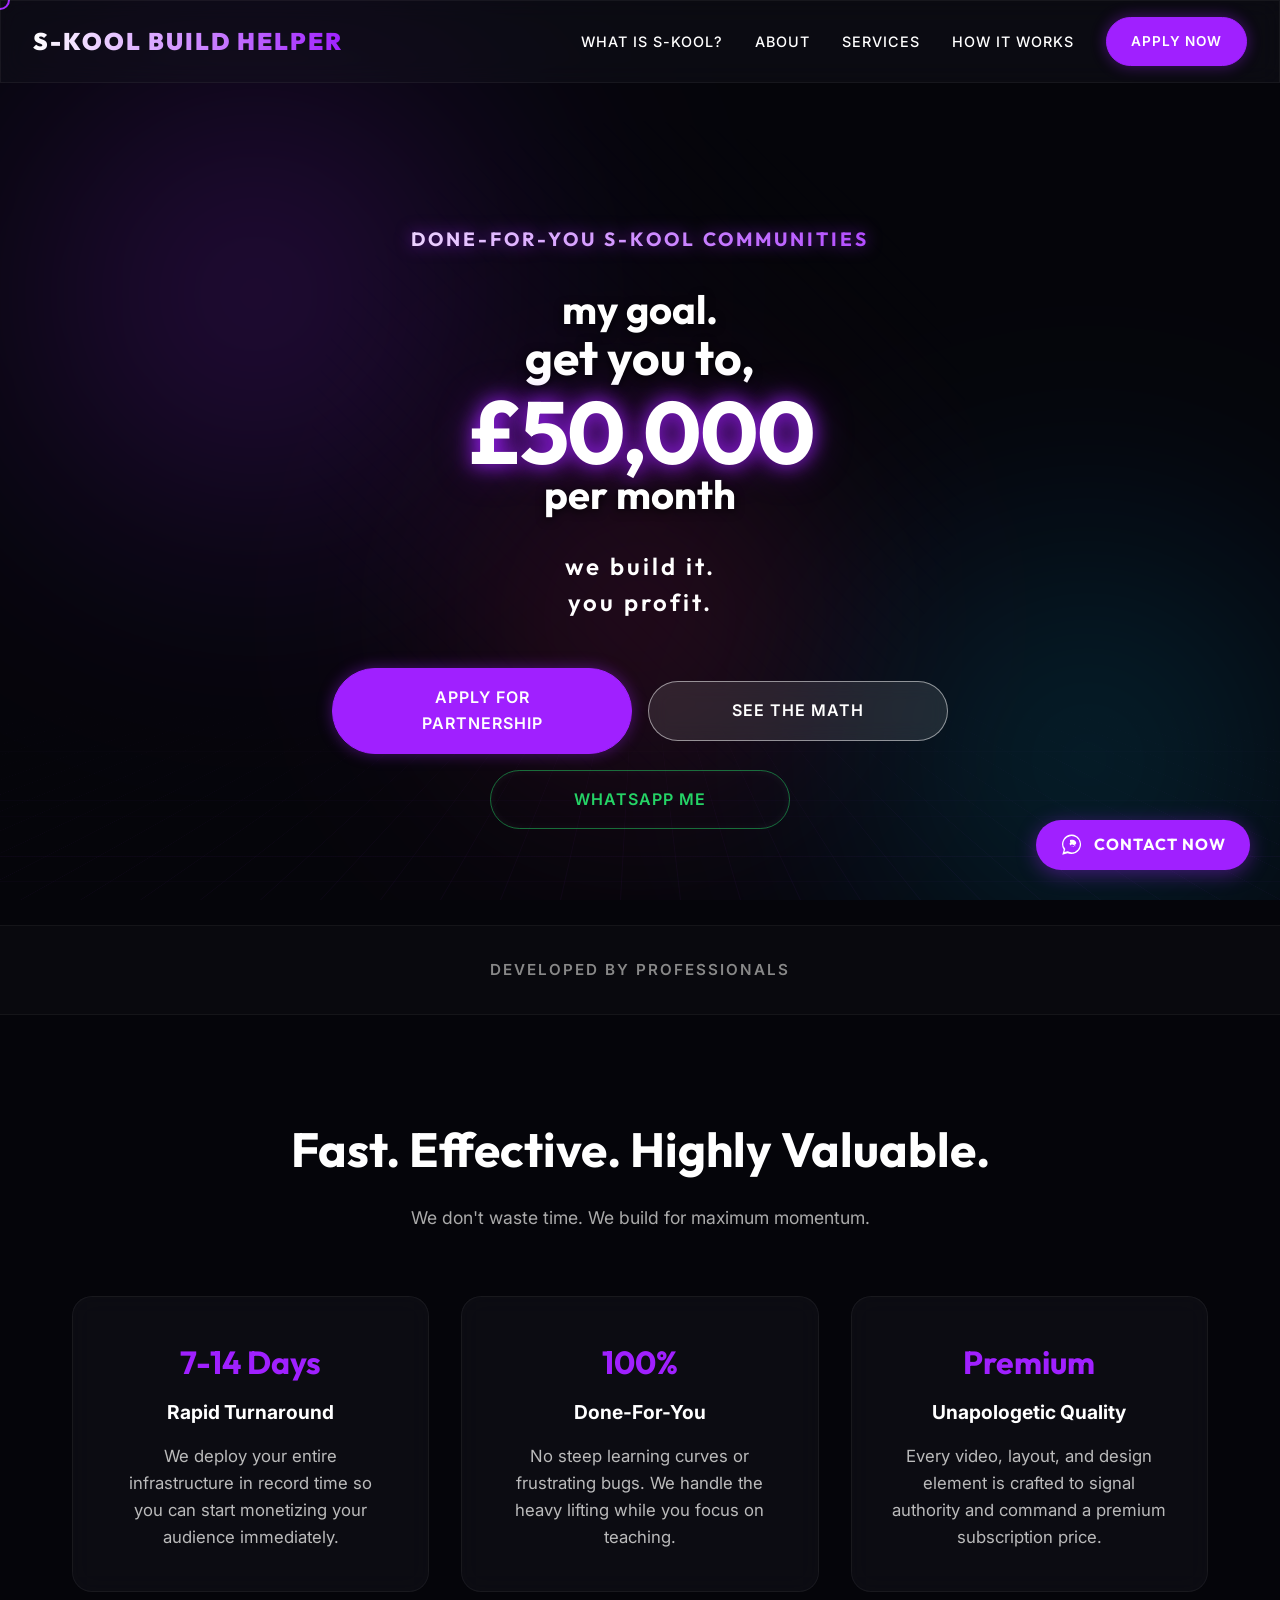
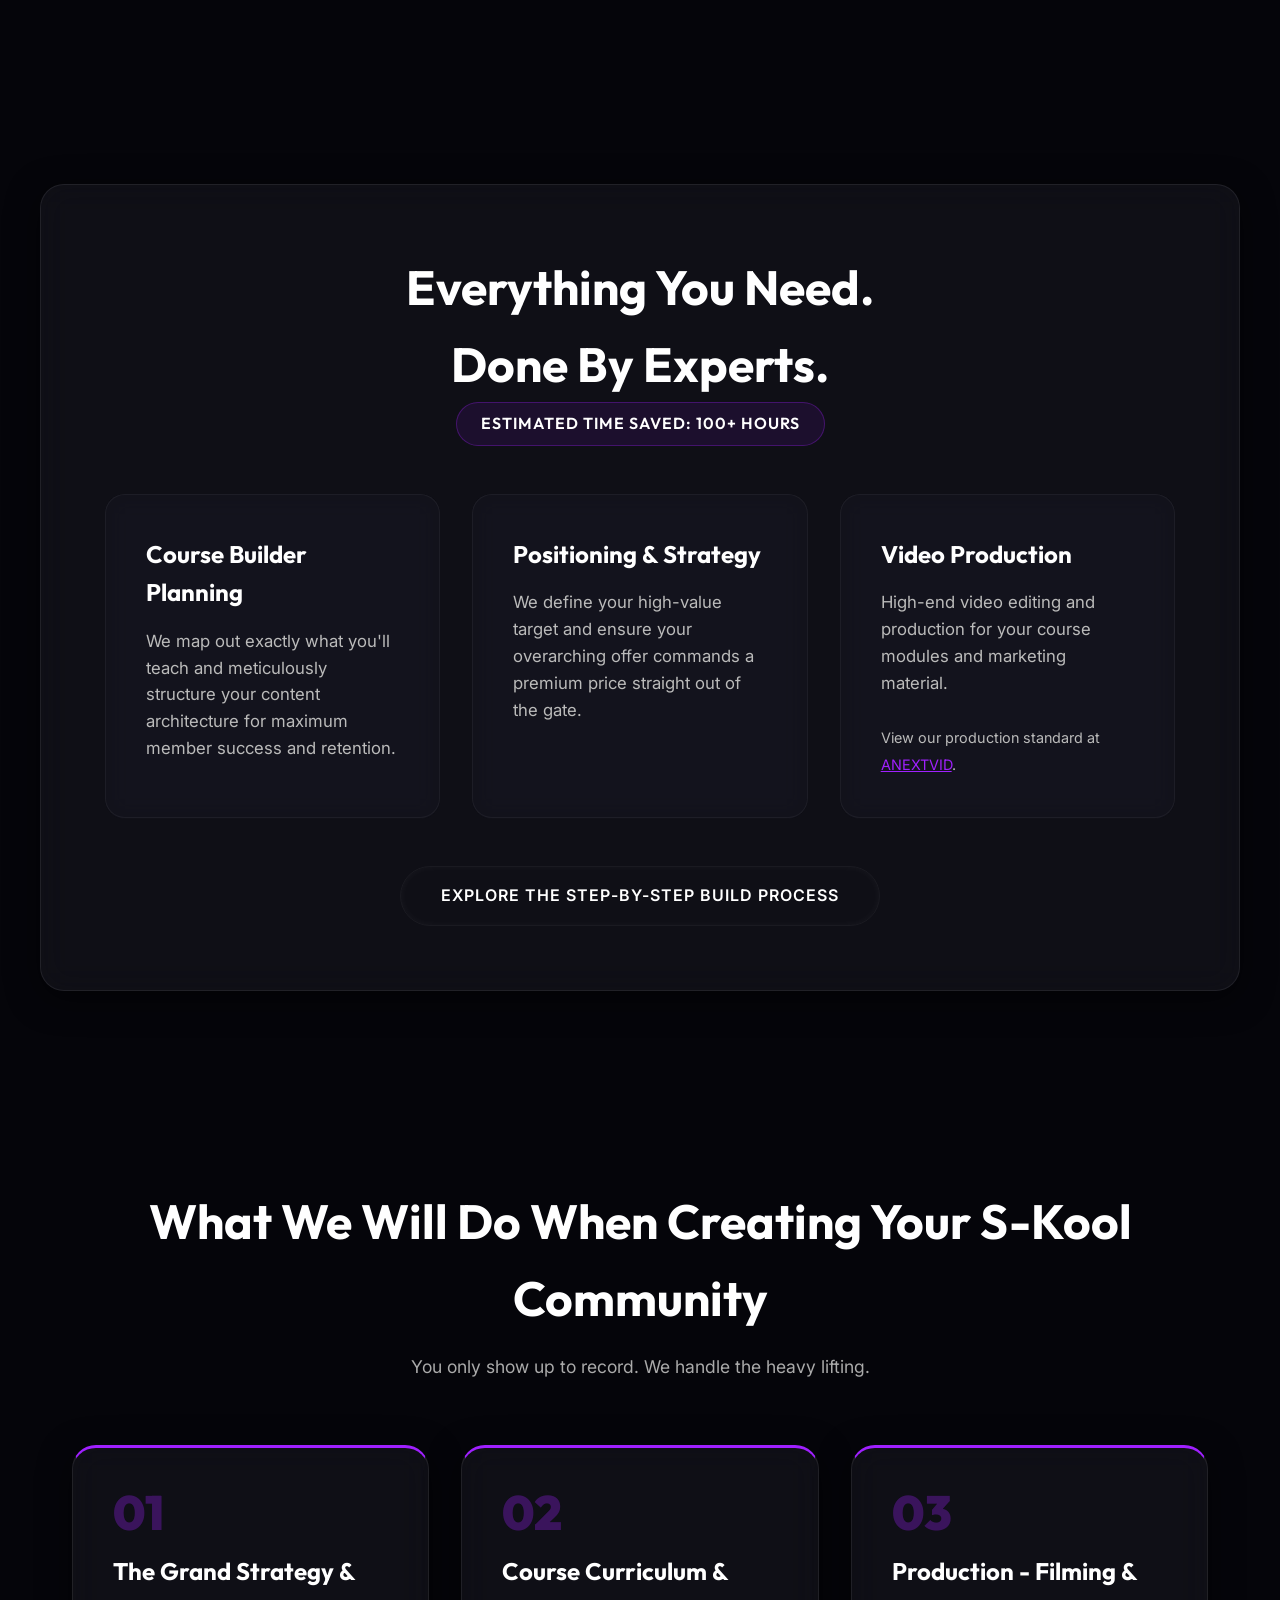
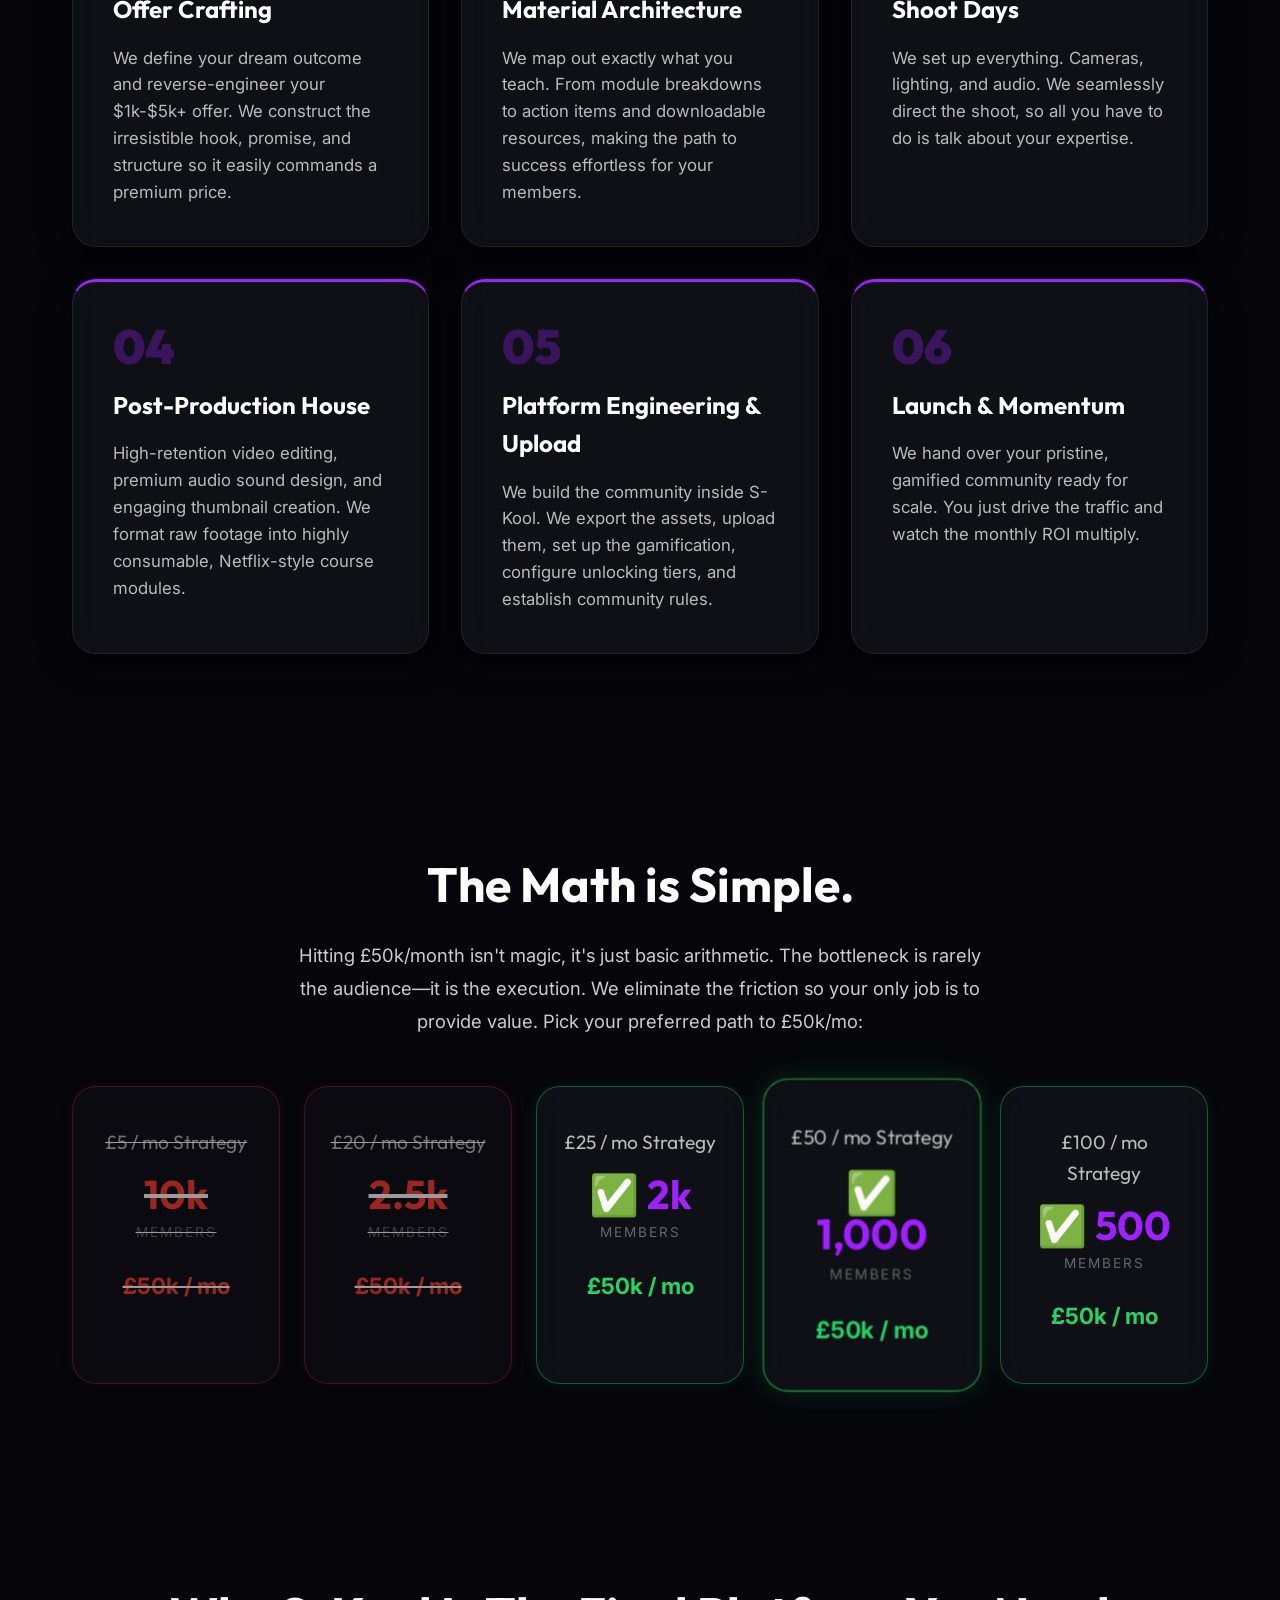
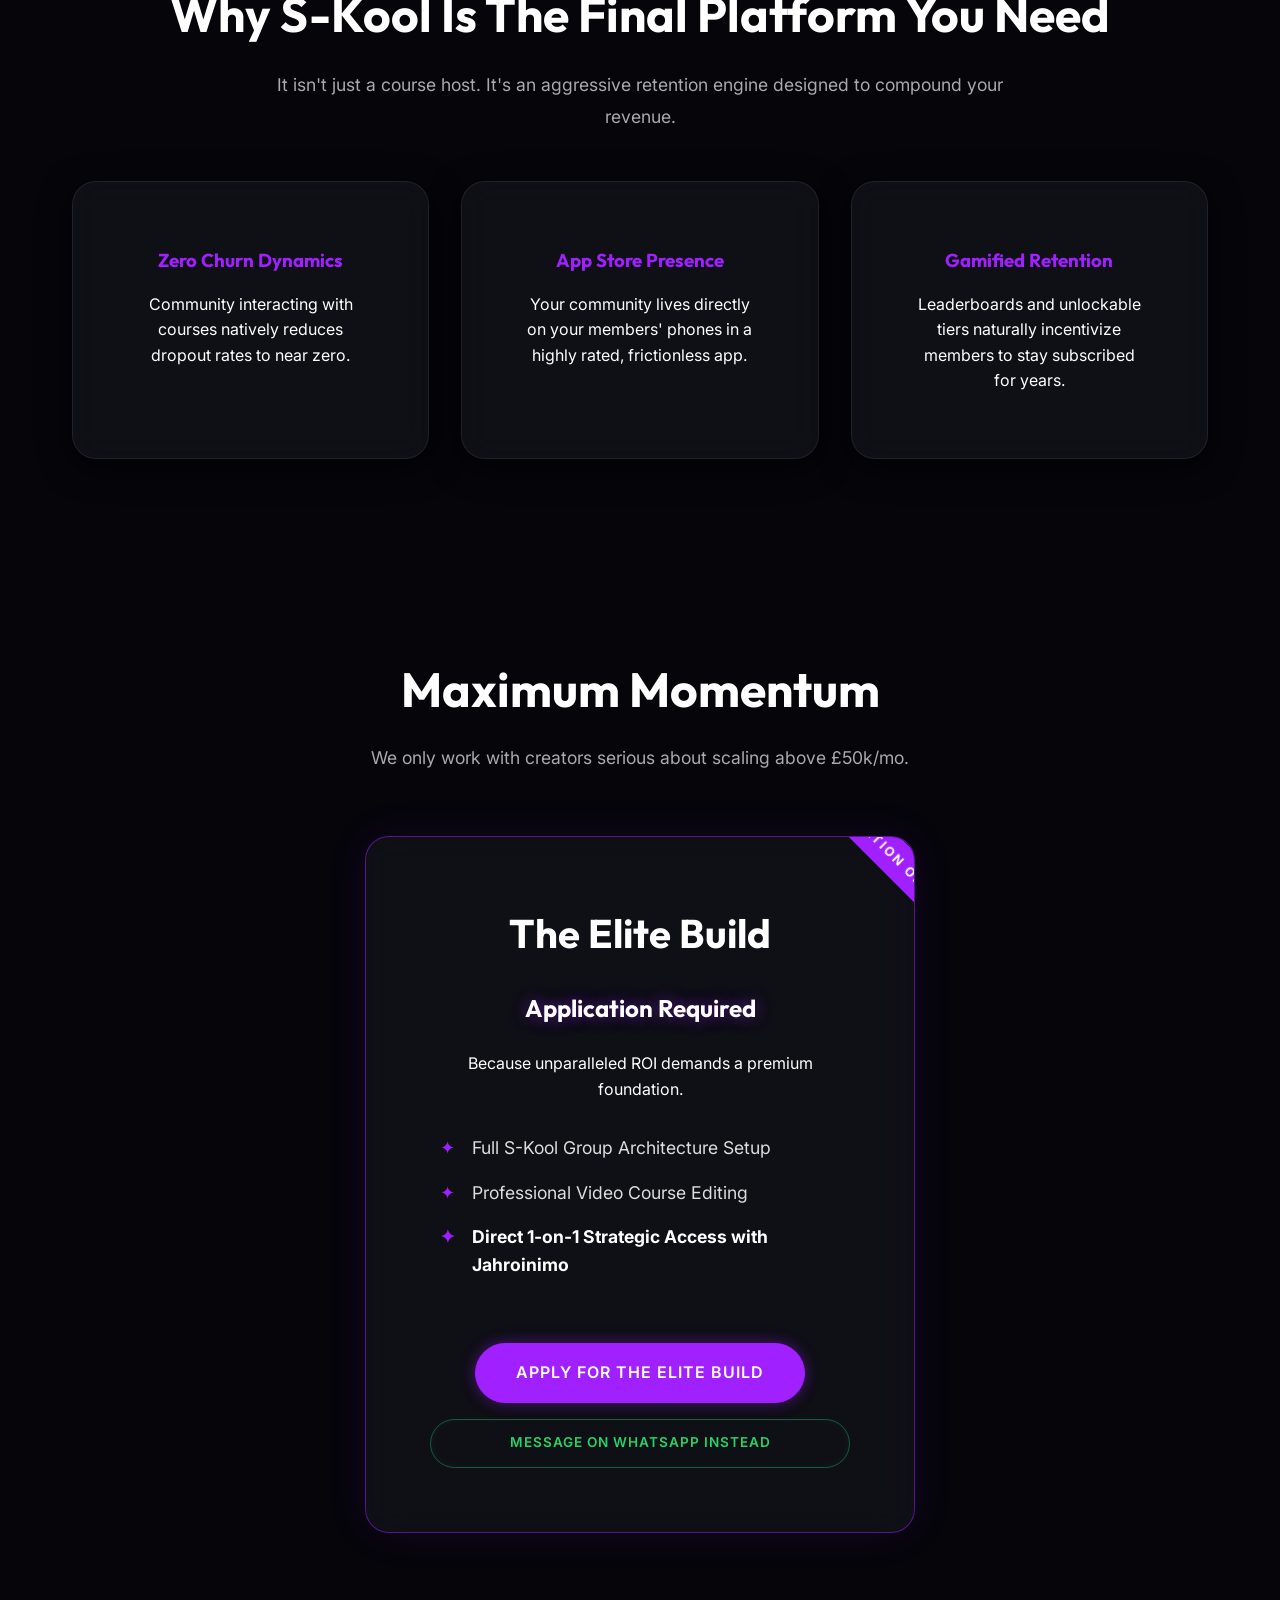
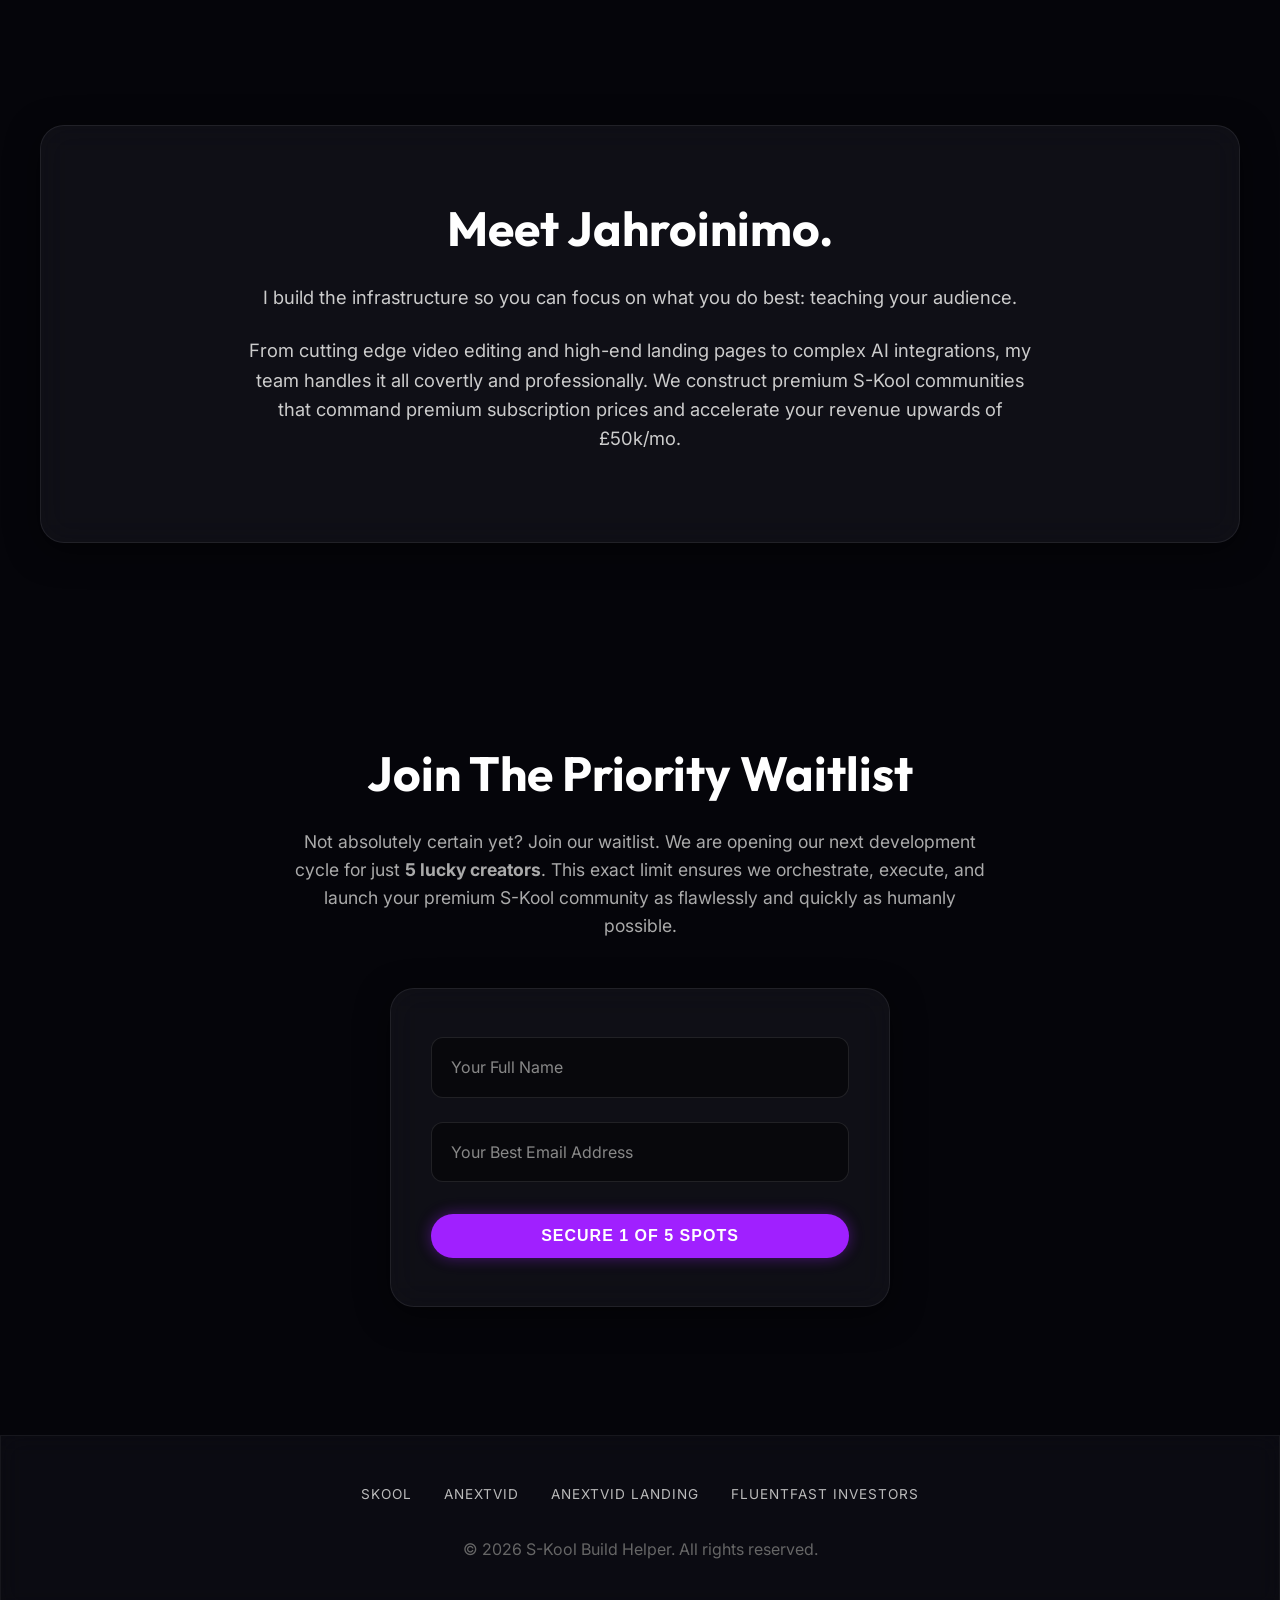
==== index.html @ f91e81ce "Fluid clamp typography rendering for mobile hero elements and identical exact sizing constraint on h" ====
<!doctype html>
<html lang="en">
  <head>
    <meta charset="UTF-8" />
    <meta name="viewport" content="width=device-width, initial-scale=1.0" />
    <title>S-KOOL BUILD HELPER | Premium Community Creation</title>

    <link rel="preconnect" href="https://fonts.googleapis.com" />
    <link rel="preconnect" href="https://fonts.gstatic.com" crossorigin />
    <link
      href="https://fonts.googleapis.com/css2?family=Inter:wght@300;400;500;600&family=Outfit:wght@300;400;700;900&display=swap"
      rel="stylesheet"
    />

    <link rel="stylesheet" href="styles.css" />
  </head>

  <body>
    <div class="cursor"></div>

    <!-- Abstract Premium Animated Background -->
    <div class="abstract-bg">
      <div id="particles-container"></div>
      <div class="abstract-grid"></div>
      <div class="wireframe-layer"></div>
      <div class="orb orb-1"></div>
      <div class="orb orb-2"></div>
      <div class="orb orb-3"></div>
    </div>

    <nav class="navbar glass">
      <div class="nav-container">
        <a href="#" class="logo">S-KOOL BUILD HELPER</a>
        <div class="nav-links">
          <a href="#what-is-skool">What is S-Kool?</a>
          <a href="#about">About</a>
          <a href="#services">Services</a>
          <a href="#process">How It Works</a>
          <a href="apply.html" class="btn btn-primary button-shine"
            >Apply Now</a
          >
        </div>
        <div class="mobile-menu-toggle">
          <span></span>
          <span></span>
          <span></span>
        </div>
      </div>
    </nav>

    <!-- Mobile Menu Drawer -->
    <div class="mobile-nav glass">
      <a href="#what-is-skool">What is S-Kool?</a>
      <a href="#about">About</a>
      <a href="#services">Services</a>
      <a href="#process">How It Works</a>
      <a href="apply.html" class="btn btn-primary">Apply Now</a>
    </div>

    <main>
      <section id="hero" class="hero" style="padding-top: 12rem">
        <div class="hero-content ambient-float">
          <h2
            class="subtitle glowing-subtitle title-surge delay-1"
            style="
              font-size: clamp(0.9rem, 2.5vw, 1.2rem);
              letter-spacing: clamp(1px, 2vw, 3px);
            "
          >
            DONE-FOR-YOU S-KOOL COMMUNITIES
          </h2>
          <h1 style="line-height: 1.1; margin: 1rem 0; width: 100%">
            <span
              class="title-surge delay-2"
              style="
                display: block;
                font-size: clamp(1.8rem, 5vw, 2.5rem);
                color: #ffffff;
                text-shadow: 0 2px 10px rgba(0, 0, 0, 0.8);
                text-transform: lowercase;
              "
              >my goal.</span
            >
            <span
              class="title-surge delay-3"
              style="
                display: block;
                font-size: clamp(2rem, 6vw, 3rem);
                color: #ffffff;
                text-shadow: 0 2px 10px rgba(0, 0, 0, 0.8);
                text-transform: lowercase;
              "
              >get you to,</span
            >
            <span
              class="title-surge delay-4"
              style="
                display: block;
                font-size: clamp(3rem, 10vw, 5.5rem);
                color: #ffffff;
                text-shadow:
                  0 0 20px var(--accent-color),
                  0 0 40px rgba(160, 32, 255, 0.4);
                letter-spacing: -2px;
              "
              >£50,000</span
            >
            <span
              class="title-surge delay-4"
              style="
                display: block;
                font-size: clamp(1.8rem, 5vw, 2.5rem);
                color: #ffffff;
                text-shadow: 0 2px 10px rgba(0, 0, 0, 0.8);
                text-transform: lowercase;
                margin-top: -0.5rem;
              "
              >per month</span
            >
          </h1>
          <p
            class="hero-description title-surge delay-4"
            style="
              font-size: clamp(1.1rem, 3.5vw, 1.5rem);
              font-family: var(--font-heading);
              font-weight: 600;
              color: #fff;
              letter-spacing: 3px;
              text-transform: lowercase;
              margin-top: 2rem;
              line-height: 1.5;
            "
          >
            we build it.<br />you profit.
          </p>
          <div
            class="hero-actions slide-up delay-4"
            style="
              margin-top: 2rem;
              display: flex;
              flex-wrap: wrap;
              justify-content: center;
              gap: 1rem;
              width: 100%;
              max-width: 900px;
              margin-left: auto;
              margin-right: auto;
            "
          >
            <a
              href="apply.html"
              class="btn btn-primary lg button-shine"
              style="
                flex: 1 1 250px;
                max-width: 300px;
                display: inline-flex;
                align-items: center;
                justify-content: center;
                text-align: center;
                box-sizing: border-box;
              "
              >Apply For Partnership</a
            >
            <a
              href="#roi"
              class="btn lg button-shine"
              style="
                flex: 1 1 250px;
                max-width: 300px;
                display: inline-flex;
                align-items: center;
                justify-content: center;
                text-align: center;
                box-sizing: border-box;
                background: rgba(255, 255, 255, 0.1);
                border: 1px solid rgba(255, 255, 255, 0.5);
                color: #fff;
                backdrop-filter: blur(10px);
              "
              >See The Math</a
            >
            <a
              href="https://wa.me/447538068550"
              target="_blank"
              class="btn btn-outline lg button-shine"
              style="
                flex: 1 1 250px;
                max-width: 300px;
                display: inline-flex;
                align-items: center;
                justify-content: center;
                text-align: center;
                box-sizing: border-box;
                border-width: 1px;
                color: #25d366;
                border-color: rgba(37, 211, 102, 0.5);
              "
              >WhatsApp Me</a
            >
          </div>
        </div>
      </section>

      <!-- Authority Banner -->
      <section
        class="authority-banner slide-up"
        style="
          background: rgba(10, 10, 15, 0.8);
          border-top: 1px solid rgba(255, 255, 255, 0.05);
          border-bottom: 1px solid rgba(255, 255, 255, 0.05);
          padding: 2rem 0;
          margin-top: -2rem;
        "
      >
        <div class="container text-center">
          <p
            style="
              color: #888;
              text-transform: uppercase;
              letter-spacing: 2px;
              font-size: 0.95rem;
              font-weight: 600;
              margin: 0;
            "
          >
            Developed By Professionals
          </p>
        </div>
      </section>
      <!-- Turnaround Time / Speed Section -->
      <section id="speed" class="speed">
        <div class="container text-center slide-up">
          <h2 class="section-title">Fast. Effective. Highly Valuable.</h2>
          <p class="section-subtitle">
            We don't waste time. We build for maximum momentum.
          </p>
          <div class="grid-3" style="margin-top: 2rem">
            <div class="feature-card glass">
              <h3
                style="
                  color: var(--accent-color);
                  font-size: 2rem;
                  margin-bottom: 0.5rem;
                "
              >
                7-14 Days
              </h3>
              <h4 style="font-size: 1.2rem; color: #fff; margin-bottom: 1rem">
                Rapid Turnaround
              </h4>
              <p>
                We deploy your entire infrastructure in record time so you can
                start monetizing your audience immediately.
              </p>
            </div>
            <div class="feature-card glass">
              <h3
                style="
                  color: var(--accent-color);
                  font-size: 2rem;
                  margin-bottom: 0.5rem;
                "
              >
                100%
              </h3>
              <h4 style="font-size: 1.2rem; color: #fff; margin-bottom: 1rem">
                Done-For-You
              </h4>
              <p>
                No steep learning curves or frustrating bugs. We handle the
                heavy lifting while you focus on teaching.
              </p>
            </div>
            <div class="feature-card glass">
              <h3
                style="
                  color: var(--accent-color);
                  font-size: 2rem;
                  margin-bottom: 0.5rem;
                "
              >
                Premium
              </h3>
              <h4 style="font-size: 1.2rem; color: #fff; margin-bottom: 1rem">
                Unapologetic Quality
              </h4>
              <p>
                Every video, layout, and design element is crafted to signal
                authority and command a premium subscription price.
              </p>
            </div>
          </div>
        </div>
      </section>
      <section id="services" class="services">
        <div class="container glass-card section-card slide-up">
          <h2 class="section-title">
            Everything You Need.<br />Done By Experts.
          </h2>
          <div
            style="text-align: center; margin-top: -1rem; margin-bottom: 3rem"
          >
            <span
              style="
                display: inline-block;
                padding: 0.5rem 1.5rem;
                background: rgba(160, 32, 255, 0.1);
                border: 1px solid rgba(160, 32, 255, 0.3);
                border-radius: 50px;
                color: var(--accent-light);
                font-weight: 600;
                font-family: var(--font-heading);
                letter-spacing: 1px;
              "
              >ESTIMATED TIME SAVED: 100+ HOURS</span
            >
          </div>
          <div class="grid-3" style="margin-top: 2rem">
            <div
              class="feature-card glass"
              style="background: rgba(20, 20, 30, 0.6)"
            >
              <h3 style="margin-bottom: 1rem; color: #fff">
                Course Builder Planning
              </h3>
              <p>
                We map out exactly what you'll teach and meticulously structure
                your content architecture for maximum member success and
                retention.
              </p>
            </div>
            <div
              class="feature-card glass"
              style="background: rgba(20, 20, 30, 0.6)"
            >
              <h3 style="margin-bottom: 1rem; color: #fff">
                Positioning & Strategy
              </h3>
              <p>
                We define your high-value target and ensure your overarching
                offer commands a premium price straight out of the gate.
              </p>
            </div>
            <div
              class="feature-card glass"
              style="background: rgba(20, 20, 30, 0.6)"
            >
              <h3 style="margin-bottom: 1rem; color: #fff">Video Production</h3>
              <p>
                High-end video editing and production for your course modules
                and marketing material. <br /><br /><span
                  style="font-size: 0.9rem"
                  >View our production standard at
                  <a
                    href="https://anextvid-boop.github.io/anextvid-landing/"
                    target="_blank"
                    style="
                      color: var(--accent-color);
                      text-decoration: underline;
                    "
                    >ANEXTVID</a
                  >.</span
                >
              </p>
            </div>
          </div>
          <div style="margin-top: 3rem; text-align: center">
            <a href="#process" class="btn btn-outline lg button-shine"
              >Explore The Step-by-Step Build Process</a
            >
          </div>
        </div>
      </section>
      <!-- The Deep Dive Process Section -->
      <section id="process" class="process">
        <div class="container slide-up">
          <h2 class="section-title">
            What We Will Do When Creating Your S-Kool Community
          </h2>
          <p class="section-subtitle">
            You only show up to record. We handle the heavy lifting.
          </p>

          <div
            class="process-grid"
            style="
              display: grid;
              grid-template-columns: repeat(auto-fit, minmax(350px, 1fr));
              gap: 2rem;
              margin-top: 3rem;
            "
          >
            <div
              class="process-step glass-card text-left"
              style="padding: 2.5rem; border-top: 3px solid var(--accent-color)"
            >
              <div
                class="step-number"
                style="
                  font-family: var(--font-heading);
                  font-size: 3rem;
                  font-weight: 900;
                  color: rgba(160, 32, 255, 0.3);
                  line-height: 1;
                  margin-bottom: 1rem;
                "
              >
                01
              </div>
              <h3 style="margin-bottom: 1rem; color: #fff; font-size: 1.5rem">
                The Grand Strategy & Offer Crafting
              </h3>
              <p style="color: #bbb; font-size: 1.05rem">
                We define your dream outcome and reverse-engineer your $1k-$5k+
                offer. We construct the irresistible hook, promise, and
                structure so it easily commands a premium price.
              </p>
            </div>

            <div
              class="process-step glass-card text-left"
              style="padding: 2.5rem; border-top: 3px solid var(--accent-color)"
            >
              <div
                class="step-number"
                style="
                  font-family: var(--font-heading);
                  font-size: 3rem;
                  font-weight: 900;
                  color: rgba(160, 32, 255, 0.3);
                  line-height: 1;
                  margin-bottom: 1rem;
                "
              >
                02
              </div>
              <h3 style="margin-bottom: 1rem; color: #fff; font-size: 1.5rem">
                Course Curriculum & Material Architecture
              </h3>
              <p style="color: #bbb; font-size: 1.05rem">
                We map out exactly what you teach. From module breakdowns to
                action items and downloadable resources, making the path to
                success effortless for your members.
              </p>
            </div>

            <div
              class="process-step glass-card text-left"
              style="padding: 2.5rem; border-top: 3px solid var(--accent-color)"
            >
              <div
                class="step-number"
                style="
                  font-family: var(--font-heading);
                  font-size: 3rem;
                  font-weight: 900;
                  color: rgba(160, 32, 255, 0.3);
                  line-height: 1;
                  margin-bottom: 1rem;
                "
              >
                03
              </div>
              <h3 style="margin-bottom: 1rem; color: #fff; font-size: 1.5rem">
                Production - Filming & Shoot Days
              </h3>
              <p style="color: #bbb; font-size: 1.05rem">
                We set up everything. Cameras, lighting, and audio. We
                seamlessly direct the shoot, so all you have to do is talk about
                your expertise.
              </p>
            </div>

            <div
              class="process-step glass-card text-left"
              style="padding: 2.5rem; border-top: 3px solid var(--accent-color)"
            >
              <div
                class="step-number"
                style="
                  font-family: var(--font-heading);
                  font-size: 3rem;
                  font-weight: 900;
                  color: rgba(160, 32, 255, 0.3);
                  line-height: 1;
                  margin-bottom: 1rem;
                "
              >
                04
              </div>
              <h3 style="margin-bottom: 1rem; color: #fff; font-size: 1.5rem">
                Post-Production House
              </h3>
              <p style="color: #bbb; font-size: 1.05rem">
                High-retention video editing, premium audio sound design, and
                engaging thumbnail creation. We format raw footage into highly
                consumable, Netflix-style course modules.
              </p>
            </div>

            <div
              class="process-step glass-card text-left"
              style="padding: 2.5rem; border-top: 3px solid var(--accent-color)"
            >
              <div
                class="step-number"
                style="
                  font-family: var(--font-heading);
                  font-size: 3rem;
                  font-weight: 900;
                  color: rgba(160, 32, 255, 0.3);
                  line-height: 1;
                  margin-bottom: 1rem;
                "
              >
                05
              </div>
              <h3 style="margin-bottom: 1rem; color: #fff; font-size: 1.5rem">
                Platform Engineering & Upload
              </h3>
              <p style="color: #bbb; font-size: 1.05rem">
                We build the community inside S-Kool. We export the assets,
                upload them, set up the gamification, configure unlocking tiers,
                and establish community rules.
              </p>
            </div>

            <div
              class="process-step glass-card text-left"
              style="padding: 2.5rem; border-top: 3px solid var(--accent-color)"
            >
              <div
                class="step-number"
                style="
                  font-family: var(--font-heading);
                  font-size: 3rem;
                  font-weight: 900;
                  color: rgba(160, 32, 255, 0.3);
                  line-height: 1;
                  margin-bottom: 1rem;
                "
              >
                06
              </div>
              <h3 style="margin-bottom: 1rem; color: #fff; font-size: 1.5rem">
                Launch & Momentum
              </h3>
              <p style="color: #bbb; font-size: 1.05rem">
                We hand over your pristine, gamified community ready for scale.
                You just drive the traffic and watch the monthly ROI multiply.
              </p>
            </div>
          </div>
        </div>
      </section>
      <!-- The ROI / Value Proposition Section -->
      <section id="roi" class="roi text-center" style="padding: 6rem 0">
        <div class="container slide-up">
          <h2 class="section-title">The Math is Simple.</h2>
          <p
            class="section-subtitle"
            style="
              font-size: 1.15rem;
              color: #ccc;
              max-width: 700px;
              margin: 0 auto 3rem;
              line-height: 1.8;
            "
          >
            Hitting £50k/month isn't magic, it's just basic arithmetic. The
            bottleneck is rarely the audience—it is the execution. We eliminate
            the friction so your only job is to provide value. Pick your
            preferred path to £50k/mo:
          </p>

          <div
            class="math-grid"
            style="
              display: grid;
              grid-template-columns: repeat(auto-fit, minmax(200px, 1fr));
              gap: 1.5rem;
            "
          >
            <div
              class="glass-card math-variant"
              style="
                opacity: 0.6;
                text-decoration: line-through;
                border-color: rgba(255, 59, 48, 0.4);
                box-shadow: 0 0 15px rgba(255, 59, 48, 0.1);
              "
            >
              <div class="math-label">£5 / mo Strategy</div>
              <div class="math-members" style="color: #ff3b30">10k</div>
              <div class="math-sub">Members</div>
              <div class="math-total" style="color: #ff3b30">£50k / mo</div>
            </div>

            <div
              class="glass-card math-variant"
              style="
                opacity: 0.6;
                text-decoration: line-through;
                border-color: rgba(255, 59, 48, 0.4);
                box-shadow: 0 0 15px rgba(255, 59, 48, 0.1);
              "
            >
              <div class="math-label">£20 / mo Strategy</div>
              <div class="math-members" style="color: #ff3b30">2.5k</div>
              <div class="math-sub">Members</div>
              <div class="math-total" style="color: #ff3b30">£50k / mo</div>
            </div>

            <div
              class="glass-card math-variant"
              style="
                border-color: rgba(37, 211, 102, 0.4);
                box-shadow: 0 0 15px rgba(37, 211, 102, 0.1);
              "
            >
              <div class="math-label">£25 / mo Strategy</div>
              <div class="math-members">✅ 2k</div>
              <div class="math-sub">Members</div>
              <div class="math-total" style="color: #25d366">£50k / mo</div>
            </div>

            <div
              class="glass-card math-variant"
              style="
                border-color: rgba(37, 211, 102, 0.8);
                box-shadow: 0 0 30px rgba(37, 211, 102, 0.2);
                transform: scale(1.05);
              "
            >
              <div class="math-label">£50 / mo Strategy</div>
              <div class="math-members">✅ 1,000</div>
              <div class="math-sub">Members</div>
              <div class="math-total" style="color: #25d366">£50k / mo</div>
            </div>

            <div
              class="glass-card math-variant"
              style="
                border-color: rgba(37, 211, 102, 0.4);
                box-shadow: 0 0 15px rgba(37, 211, 102, 0.1);
              "
            >
              <div class="math-label">£100 / mo Strategy</div>
              <div class="math-members">✅ 500</div>
              <div class="math-sub">Members</div>
              <div class="math-total" style="color: #25d366">£50k / mo</div>
            </div>
          </div>
        </div>
      </section>
      <!-- What is Skool Section -->
      <section
        id="what-is-skool"
        class="roi text-center"
        style="padding: 6rem 0"
      >
        <div class="container slide-up">
          <h2 class="section-title">
            Why S-Kool Is The Final Platform You Need
          </h2>
          <p
            class="section-subtitle"
            style="
              max-width: 800px;
              margin: 0 auto 2rem;
              font-size: 1.1rem;
              line-height: 1.8;
            "
          >
            It isn't just a course host. It's an aggressive retention engine
            designed to compound your revenue.
          </p>
          <div class="grid-3" style="margin-top: 3rem">
            <div class="glass-card">
              <h3
                style="
                  color: var(--accent-color);
                  font-family: var(--font-heading);
                  margin-bottom: 1rem;
                "
              >
                Zero Churn Dynamics
              </h3>
              <p>
                Community interacting with courses natively reduces dropout
                rates to near zero.
              </p>
            </div>
            <div class="glass-card">
              <h3
                style="
                  color: var(--accent-color);
                  font-family: var(--font-heading);
                  margin-bottom: 1rem;
                "
              >
                App Store Presence
              </h3>
              <p>
                Your community lives directly on your members' phones in a
                highly rated, frictionless app.
              </p>
            </div>
            <div class="glass-card">
              <h3
                style="
                  color: var(--accent-color);
                  font-family: var(--font-heading);
                  margin-bottom: 1rem;
                "
              >
                Gamified Retention
              </h3>
              <p>
                Leaderboards and unlockable tiers naturally incentivize members
                to stay subscribed for years.
              </p>
            </div>
          </div>
        </div>
      </section>
      <section id="pricing" class="pricing text-center">
        <div class="container slide-up">
          <h2 class="section-title">Maximum Momentum</h2>
          <p class="section-subtitle">
            We only work with creators serious about scaling above £50k/mo.
          </p>
          <div
            class="pricing-card glass-card"
            style="
              border: 1px solid rgba(160, 32, 255, 0.5);
              box-shadow: 0 0 40px rgba(160, 32, 255, 0.1);
              position: relative;
              overflow: hidden;
            "
          >
            <div
              style="
                position: absolute;
                top: 0;
                right: 0;
                background: var(--accent-color);
                color: #fff;
                padding: 0.5rem 3rem;
                font-weight: 700;
                font-size: 0.8rem;
                letter-spacing: 2px;
                transform: rotate(45deg) translate(25%, -200%);
                width: 250px;
              "
            >
              INVITATION ONLY
            </div>
            <h3 style="font-size: 2.5rem; margin-bottom: 0.5rem">
              The Elite Build
            </h3>
            <div
              class="price"
              style="
                font-size: 1.5rem;
                color: var(--accent-light);
                margin-bottom: 1.5rem;
              "
            >
              Application Required
            </div>
            <p style="margin-bottom: 2rem">
              Because unparalleled ROI demands a premium foundation.
            </p>
            <ul
              class="benefits"
              style="text-align: left; margin: 0 auto 2rem; max-width: 400px"
            >
              <li style="margin-bottom: 1rem">
                Full S-Kool Group Architecture Setup
              </li>
              <li style="margin-bottom: 1rem">
                Professional Video Course Editing
              </li>

              <li
                style="
                  margin-bottom: 1rem;
                  color: var(--accent-light);
                  font-weight: 700;
                "
              >
                Direct 1-on-1 Strategic Access with Jahroinimo
              </li>
            </ul>
            <a href="apply.html" class="btn btn-primary lg button-shine mt-4"
              >Apply For The Elite Build</a
            >
            <a
              href="https://wa.me/447538068550"
              target="_blank"
              class="btn btn-outline"
              style="
                border-width: 1px;
                color: #25d366;
                border-color: rgba(37, 211, 102, 0.4);
                margin-top: 1rem;
                display: block;
                width: 100%;
                text-align: center;
              "
              >Message on WhatsApp Instead</a
            >
          </div>
        </div>
      </section>
      <section id="about" class="about">
        <div class="container glass-card section-card">
          <div class="about-grid">
            <div class="about-content">
              <h2 class="section-title text-left">Meet Jahroinimo.</h2>
              <p>
                I build the infrastructure so you can focus on what you do best:
                teaching your audience.
              </p>
              <p>
                From cutting edge video editing and high-end landing pages to
                complex AI integrations, my team handles it all covertly and
                professionally. We construct premium S-Kool communities that
                command premium subscription prices and accelerate your revenue
                upwards of £50k/mo.
              </p>
            </div>
          </div>
        </div>
      </section>
      <!-- Waitlist Sign Up Section -->
      <section id="waitlist" class="waitlist text-center">
        <div class="container slide-up">
          <h2 class="section-title">Join The Priority Waitlist</h2>
          <p
            class="section-subtitle"
            style="max-width: 700px; margin: 0 auto 3rem"
          >
            Not absolutely certain yet? Join our waitlist. We are opening our
            next development cycle for just <strong>5 lucky creators</strong>.
            This exact limit ensures we orchestrate, execute, and launch your
            premium S-Kool community as flawlessly and quickly as humanly
            possible.
          </p>

          <form
            class="glass-card waitlist-form"
            onsubmit="
              event.preventDefault();
              alert('You have been added to the limited waitlist!');
            "
          >
            <input
              type="text"
              placeholder="Your Full Name"
              required
              class="form-input"
            />
            <input
              type="email"
              placeholder="Your Best Email Address"
              required
              class="form-input"
            />
            <button
              type="submit"
              class="btn btn-primary button-shine form-submit"
            >
              Secure 1 of 5 Spots
            </button>
          </form>
        </div>
      </section>
    </main>

    <footer class="glass mt-4">
      <div class="container text-center">
        <div
          class="footer-links"
          style="
            display: flex;
            gap: 2rem;
            flex-wrap: wrap;
            justify-content: center;
            margin-bottom: 2rem;
          "
        >
          <a
            href="https://www.skool.com/"
            target="_blank"
            style="
              color: #bbb;
              text-transform: uppercase;
              font-size: 0.85rem;
              letter-spacing: 1px;
              transition: color 0.3s;
            "
            onmouseover="this.style.color = 'var(--accent-color)'"
            onmouseout="this.style.color = '#bbb'"
            >Skool</a
          >
          <a
            href="https://www.anextvid.com/"
            target="_blank"
            style="
              color: #bbb;
              text-transform: uppercase;
              font-size: 0.85rem;
              letter-spacing: 1px;
              transition: color 0.3s;
            "
            onmouseover="this.style.color = 'var(--accent-color)'"
            onmouseout="this.style.color = '#bbb'"
            >ANEXTVID</a
          >
          <a
            href="https://anextvid-boop.github.io/anextvid-landing/"
            target="_blank"
            style="
              color: #bbb;
              text-transform: uppercase;
              font-size: 0.85rem;
              letter-spacing: 1px;
              transition: color 0.3s;
            "
            onmouseover="this.style.color = 'var(--accent-color)'"
            onmouseout="this.style.color = '#bbb'"
            >ANEXTVID Landing</a
          >
          <a
            href="https://anextvid-boop.github.io/fluentfast-investors-public/"
            target="_blank"
            style="
              color: #bbb;
              text-transform: uppercase;
              font-size: 0.85rem;
              letter-spacing: 1px;
              transition: color 0.3s;
            "
            onmouseover="this.style.color = 'var(--accent-color)'"
            onmouseout="this.style.color = '#bbb'"
            >FluentFast Investors</a
          >
        </div>
        <p style="color: #666">
          &copy; 2026 S-Kool Build Helper. All rights reserved.
        </p>
      </div>
    </footer>

    <!-- WhatsApp Floating Button -->
    <a
      href="https://wa.me/447538068550"
      class="whatsapp-float button-shine"
      target="_blank"
      rel="noopener noreferrer"
    >
      <svg
        viewBox="0 0 32 32"
        xmlns="http://www.w3.org/2000/svg"
        width="24"
        height="24"
        fill="currentColor"
      >
        <path
          d="M16 2a13 13 0 0 0-11 20.21L3 29l7.08-2.02A13 13 0 1 0 16 2zm0 24a11 11 0 0 1-5.59-1.52l-.4-.24-4.14 1.18 1.2-4-2.28-3.64A11 11 0 1 1 16 26zm6.13-7.83c-.34-.17-2-.99-2.3-1.1s-.53-.17-.75.17-.87 1.1-1.07 1.32-.4.25-.74.08-1.42-.52-2.7-1.66c-.99-.89-1.66-2-1.86-2.34s-.02-.53.15-.7c.15-.15.34-.4.5-.58s.22-.34.33-.57a.94.94 0 0 0-.04-.89c-.11-.23-.74-1.8-.1-2.45.6-.6 1.3-.59 1.8-.59s1.3.02 1.95.02c.65 0 1.5.21 2.29.98.79.77 2.05 2.01 2.05 3.32s-1.25 2.1-1.7 2.45c-.45.35-.95.42-1.3.42s-.9 0-1.4-.42c-.5-.42-1.2-.42-1.55-.42-.35 0-.85.35-1.05.65-.2.3-.3.7-.3.7s.4.5.9.8c.5.3 1.2.6 1.7.6s1.2-.2 1.6-.7c.4-.5.8-1.5.8-1.5s-.2-.1-.5-.2z"
        />
      </svg>
      <span>Contact Now</span>
    </a>

    <script src="script.js"></script>
  </body>
</html>
---- styles.css ----
:root {
  --bg-color: #05050a;
  --text-color: #ffffff;
  --accent-color: #a020ff;
  --accent-hover: #b84dff;
  --glass-bg: rgba(20, 20, 30, 0.4);
  --glass-border: rgba(255, 255, 255, 0.05);
  --font-heading: "Outfit", sans-serif;
  --font-body: "Inter", sans-serif;
}

* {
  box-sizing: border-box;
  margin: 0;
  padding: 0;
}

body {
  background-color: var(--bg-color);
  color: var(--text-color);
  font-family: var(--font-body);
  line-height: 1.6;
  overflow-x: hidden;
  cursor: none;
}

/* Custom Cursor */
.cursor {
  width: 20px;
  height: 20px;
  border: 2px solid var(--accent-color);
  border-radius: 50%;
  position: fixed;
  pointer-events: none;
  z-index: 9999;
  transform: translate(-50%, -50%);
  transition:
    transform 0.1s ease,
    background 0.2s ease;
  mix-blend-mode: screen;
}
.cursor.hovered {
  background: var(--accent-color);
  transform: translate(-50%, -50%) scale(1.5);
}

h1,
h2,
h3,
.logo {
  font-family: var(--font-heading);
}

a {
  text-decoration: none;
  color: inherit;
  cursor: none;
}

.container {
  max-width: 1200px;
  margin: 0 auto;
  padding: 0 2rem;
}

.text-center {
  text-align: center;
}
.text-left {
  text-align: left;
}
.mt-4 {
  margin-top: 2rem;
}

/* Glassmorphism */
.glass {
  background: var(--glass-bg);
  backdrop-filter: blur(12px);
  -webkit-backdrop-filter: blur(12px);
  border: 1px solid var(--glass-border);
}

.glass-card {
  background: rgba(30, 30, 40, 0.4);
  backdrop-filter: blur(16px);
  -webkit-backdrop-filter: blur(16px);
  border: 1px solid rgba(255, 255, 255, 0.08);
  border-radius: 24px;
  padding: 4rem;
  box-shadow: 0 8px 32px 0 rgba(0, 0, 0, 0.5);
}

/* Navbar */
.navbar {
  position: fixed;
  top: 0;
  width: 100%;
  z-index: 100;
  border-bottom: 1px solid var(--glass-border);
}

.nav-container {
  display: flex;
  justify-content: space-between;
  align-items: center;
  max-width: 1400px;
  margin: 0 auto;
  padding: 1rem 2rem;
}

.logo {
  font-size: 1.5rem;
  font-weight: 900;
  letter-spacing: 2px;
  background: linear-gradient(to right, #fff, var(--accent-color));
  -webkit-background-clip: text;
  background-clip: text;
  -webkit-text-fill-color: transparent;
  text-transform: uppercase;
}

.nav-links {
  display: flex;
  gap: 2rem;
  align-items: center;
}

.nav-links a:not(.btn) {
  font-size: 0.9rem;
  font-weight: 500;
  text-transform: uppercase;
  letter-spacing: 1px;
  transition: color 0.3s;
}

.nav-links a:not(.btn):hover {
  color: var(--accent-hover);
}

/* Buttons */
.btn {
  display: inline-flex;
  align-items: center;
  justify-content: center;
  padding: 0.8rem 1.5rem;
  border-radius: 50px;
  font-weight: 600;
  text-transform: uppercase;
  letter-spacing: 1px;
  font-size: 0.85rem;
  cursor: none;
  transition: all 0.3s ease;
  position: relative;
  overflow: hidden;
}

.btn.lg {
  padding: 1rem 2.5rem;
  font-size: 1rem;
}

.btn-primary {
  background: var(--accent-color);
  color: #fff;
  border: 1px solid var(--accent-color);
  box-shadow: 0 0 15px rgba(160, 32, 255, 0.4);
}

.btn-primary:hover {
  background: var(--accent-hover);
  box-shadow: 0 0 25px rgba(160, 32, 255, 0.6);
  transform: translateY(-2px);
}

.btn-outline {
  background: transparent;
  color: #fff;
  border: 1px solid var(--glass-border);
  box-shadow: inset 0 0 10px rgba(255, 255, 255, 0.05);
}

.btn-outline:hover {
  background: rgba(255, 255, 255, 0.05);
  border-color: rgba(255, 255, 255, 0.2);
  transform: translateY(-2px);
}

/* Shining Effect */
.button-shine::after {
  content: "";
  position: absolute;
  top: 0;
  left: -100%;
  width: 50%;
  height: 100%;
  background: linear-gradient(
    90deg,
    transparent,
    rgba(255, 255, 255, 0.4),
    transparent
  );
  transform: skewX(-20deg);
  animation: shine 4s infinite;
}

@keyframes shine {
  0% {
    left: -100%;
  }
  20% {
    left: 200%;
  }
  100% {
    left: 200%;
  }
}

/* Hero Section */
.hero {
  min-height: 100vh;
  display: flex;
  align-items: center;
  justify-content: center;
  position: relative;
  padding-top: 80px;
  overflow: hidden;
}

/* Animated Abstract Background */
.abstract-bg {
  position: fixed;
  top: 0;
  left: 0;
  width: 100vw;
  height: 100vh;
  z-index: -2;
  overflow: hidden;
  background: var(--bg-color);
}

.abstract-grid {
  position: absolute;
  width: 200vw;
  height: 200vh;
  top: 0;
  left: -50vw;
  background-image:
    linear-gradient(rgba(160, 32, 255, 0.08) 1px, transparent 1px),
    linear-gradient(90deg, rgba(160, 32, 255, 0.08) 1px, transparent 1px);
  background-size: 60px 60px;
  transform: perspective(600px) rotateX(60deg) translateY(-100px);
  animation: gridMove 20s linear infinite;
  mask-image: linear-gradient(
    to top,
    rgba(0, 0, 0, 1) 0%,
    rgba(0, 0, 0, 0) 100%
  );
  -webkit-mask-image: linear-gradient(
    to top,
    rgba(0, 0, 0, 1) 0%,
    rgba(0, 0, 0, 0) 100%
  );
}

.wireframe-layer {
  position: absolute;
  inset: 0;
  background: repeating-linear-gradient(
    45deg,
    rgba(160, 32, 255, 0.02) 0px,
    rgba(160, 32, 255, 0.02) 2px,
    transparent 2px,
    transparent 15px
  );
  z-index: 0;
  mask-image: radial-gradient(
    circle at center,
    rgba(0, 0, 0, 1) 0%,
    rgba(0, 0, 0, 0) 60%
  );
  -webkit-mask-image: radial-gradient(
    circle at center,
    rgba(0, 0, 0, 1) 0%,
    rgba(0, 0, 0, 0) 60%
  );
  pointer-events: none;
  opacity: 0.6;
}

@keyframes gridMove {
  0% {
    transform: perspective(600px) rotateX(60deg) translateY(-100px);
  }
  100% {
    transform: perspective(600px) rotateX(60deg) translateY(-50px);
  }
}

.orb {
  position: absolute;
  border-radius: 50%;
  filter: blur(80px);
  opacity: 0.5;
  animation: orb-float 20s infinite ease-in-out alternate;
  mix-blend-mode: screen;
}

.orb-1 {
  width: 60vw;
  height: 60vw;
  max-width: 800px;
  max-height: 800px;
  background: radial-gradient(
    circle,
    rgba(160, 32, 255, 0.4) 0%,
    rgba(48, 0, 128, 0.1) 60%,
    transparent 100%
  );
  top: -10%;
  left: -10%;
  animation-duration: 25s;
}

.orb-2 {
  width: 50vw;
  height: 50vw;
  max-width: 700px;
  max-height: 700px;
  background: radial-gradient(
    circle,
    rgba(0, 200, 255, 0.3) 0%,
    rgba(0, 100, 200, 0.1) 60%,
    transparent 100%
  );
  bottom: -20%;
  right: -10%;
  animation-duration: 22s;
  animation-delay: -5s;
}

.orb-3 {
  width: 40vw;
  height: 40vw;
  max-width: 600px;
  max-height: 600px;
  background: radial-gradient(
    circle,
    rgba(255, 50, 150, 0.3) 0%,
    rgba(150, 0, 100, 0.1) 60%,
    transparent 100%
  );
  top: 40%;
  left: 30%;
  animation-duration: 28s;
  animation-delay: -10s;
}

@keyframes orb-float {
  0% {
    transform: translate(0, 0) scale(1);
  }
  33% {
    transform: translate(10vw, -10vh) scale(1.1);
  }
  66% {
    transform: translate(-5vw, 15vh) scale(0.9);
  }
  100% {
    transform: translate(0, 0) scale(1);
  }
}

.hero-content {
  text-align: center;
  max-width: 900px;
  padding: 2rem;
  z-index: 1;
}

.ambient-float {
  animation: float 6s ease-in-out infinite;
}

@keyframes float {
  0% {
    transform: translateY(0px);
  }
  50% {
    transform: translateY(-15px);
  }
  100% {
    transform: translateY(0px);
  }
}

.subtitle {
  font-size: 0.9rem;
  letter-spacing: 4px;
  color: var(--accent-color);
  font-weight: 700;
  text-transform: uppercase;
  margin-bottom: 2rem;
  filter: drop-shadow(0 0 8px rgba(160, 32, 255, 0.6));
}

.glowing-subtitle {
  font-size: 1.2rem;
  letter-spacing: 6px;
  background: linear-gradient(90deg, #fff, var(--accent-color), #fff);
  -webkit-background-clip: text;
  background-clip: text;
  -webkit-text-fill-color: transparent;
  background-size: 200% auto;
  animation: shine-text 3s linear infinite;
}

@keyframes shine-text {
  0% {
    background-position: 0% center;
  }
  100% {
    background-position: 200% center;
  }
}

.hero-title {
  font-size: 5rem;
  line-height: 1.1;
  margin-bottom: 1.5rem;
  background: linear-gradient(to bottom right, #fff, #bbbbcc);
  -webkit-background-clip: text;
  background-clip: text;
  -webkit-text-fill-color: transparent;
}

.hero-description {
  font-size: 1.25rem;
  color: #ccc;
  margin-bottom: 3rem;
  max-width: 700px;
  margin-left: auto;
  margin-right: auto;
}

.hero-actions {
  display: flex;
  gap: 1.5rem;
  justify-content: center;
  align-items: center;
}

/* Sections */
section {
  padding: 6rem 0;
}

.section-title {
  font-size: 3rem;
  margin-bottom: 1rem;
  text-align: center;
}

.section-subtitle {
  text-align: center;
  color: #aaa;
  margin-bottom: 4rem;
  font-size: 1.1rem;
}

.grid-3 {
  display: grid;
  grid-template-columns: repeat(auto-fit, minmax(300px, 1fr));
  gap: 2rem;
  margin-top: 4rem;
}

.feature-card {
  padding: 2.5rem;
  border-radius: 20px;
  transition:
    transform 0.3s,
    box-shadow 0.3s,
    background 0.3s;
  background: rgba(30, 30, 40, 0.3);
}

.feature-card:hover {
  transform: translateY(-8px);
  box-shadow: 0 10px 30px rgba(160, 32, 255, 0.15);
  border-color: rgba(160, 32, 255, 0.4);
}

.feature-card h3 {
  font-size: 1.5rem;
  margin-bottom: 1rem;
  color: #fff;
}

.feature-card p {
  color: #bbb;
  font-size: 1.05rem;
}

.about-grid {
  display: flex;
  flex-direction: column;
  align-items: center;
  text-align: center;
  max-width: 800px;
  margin: 0 auto;
}

.about-content p {
  color: #ccc;
  font-size: 1.15rem;
  margin-bottom: 1.5rem;
}

/* Pricing Section */
.pricing-card {
  max-width: 550px;
  margin: 0 auto;
  text-align: center;
}

.price {
  font-size: 2.5rem;
  font-family: var(--font-heading);
  font-weight: 700;
  margin: 1.5rem 0;
  color: var(--accent-color);
  text-shadow: 0 0 15px rgba(160, 32, 255, 0.5);
}

.benefits {
  list-style: none;
  text-align: left;
  margin: 2rem auto;
  max-width: 400px;
}

.benefits li {
  margin-bottom: 1.2rem;
  color: #ddd;
  position: relative;
  padding-left: 2rem;
  font-size: 1.1rem;
}

.benefits li::before {
  content: "✦";
  color: var(--accent-color);
  position: absolute;
  left: 0;
}

/* ROI Section Grid Elements */
.math-variant {
  padding: 2.5rem 1.5rem;
  transition:
    transform 0.3s ease,
    border-color 0.3s ease;
}

.math-variant:hover {
  transform: translateY(-5px) scale(1.02);
  border-color: rgba(160, 32, 255, 0.4);
}

.math-label {
  font-size: 1.2rem;
  color: #bbb;
  margin-bottom: 1rem;
  font-family: var(--font-heading);
}

.math-members {
  font-size: 2.5rem;
  color: var(--accent-color);
  font-weight: 700;
  font-family: var(--font-heading);
  line-height: 1;
}

.math-sub {
  color: #666;
  font-size: 0.85rem;
  text-transform: uppercase;
  letter-spacing: 2px;
  margin-top: 0.5rem;
}

.math-total {
  font-size: 1.4rem;
  color: #00ff88;
  margin-top: 1.5rem;
  font-weight: 700;
}

/* Form Elements */
.waitlist-form {
  max-width: 500px;
  margin: 0 auto;
  padding: 3rem 2.5rem;
  display: flex;
  flex-direction: column;
  gap: 1.5rem;
}

.form-input {
  width: 100%;
  padding: 1.2rem;
  border-radius: 12px;
  border: 1px solid rgba(255, 255, 255, 0.1);
  background: rgba(0, 0, 0, 0.4);
  color: #fff;
  font-family: var(--font-body);
  font-size: 1rem;
  outline: none;
  transition: all 0.3s ease;
}

.form-input:focus {
  border-color: var(--accent-color);
  box-shadow: 0 0 15px rgba(160, 32, 255, 0.3);
  background: rgba(0, 0, 0, 0.6);
}

.form-input::placeholder {
  color: #888;
}

.form-submit {
  width: 100%;
  border: none;
  cursor: pointer;
  margin-top: 0.5rem;
  font-size: 1rem;
}

/* Footer */
footer {
  padding: 3rem 0;
  border-top: 1px solid var(--glass-border);
}

/* Animations */
.title-surge {
  opacity: 0;
  animation: titleSurgeAnim 1s cubic-bezier(0.16, 1, 0.3, 1) forwards;
}

@keyframes titleSurgeAnim {
  0% {
    opacity: 0;
    transform: translateY(40px) scale(0.95);
  }
  100% {
    opacity: 1;
    transform: translateY(0) scale(1);
  }
}

.slide-up {
  opacity: 0;
  transform: translateY(30px);
  transition: all 0.8s ease;
}

.slide-up.visible {
  opacity: 1;
  transform: translateY(0);
}

.delay-1 {
  transition-delay: 0.1s;
  animation-delay: 0.1s;
}
.delay-2 {
  transition-delay: 0.2s;
  animation-delay: 0.2s;
}
.delay-3 {
  transition-delay: 0.3s;
  animation-delay: 0.3s;
}
.delay-4 {
  transition-delay: 0.4s;
  animation-delay: 0.4s;
}

/* Mobile Menu Toggle */
.mobile-menu-toggle {
  display: none;
  flex-direction: column;
  gap: 5px;
  cursor: pointer;
  z-index: 200;
}

.mobile-menu-toggle span {
  width: 25px;
  height: 2px;
  background: #fff;
  transition: 0.3s;
}

.mobile-menu-toggle.active span:nth-child(1) {
  transform: translateY(7px) rotate(45deg);
}

.mobile-menu-toggle.active span:nth-child(2) {
  opacity: 0;
}

.mobile-menu-toggle.active span:nth-child(3) {
  transform: translateY(-7px) rotate(-45deg);
}

/* Mobile Nav Drawer */
.mobile-nav {
  position: fixed;
  top: 0;
  right: -100%;
  width: 100%;
  height: 100vh;
  background: rgba(10, 10, 15, 0.95);
  backdrop-filter: blur(20px);
  -webkit-backdrop-filter: blur(20px);
  display: flex;
  flex-direction: column;
  justify-content: center;
  align-items: center;
  gap: 2rem;
  transition: right 0.4s cubic-bezier(0.16, 1, 0.3, 1);
  z-index: 99;
}

.mobile-nav.open {
  right: 0;
}

.mobile-nav a:not(.btn) {
  font-size: 1.5rem;
  font-family: var(--font-heading);
  text-transform: uppercase;
  letter-spacing: 2px;
  color: #fff;
  transition: color 0.3s;
}

.mobile-nav a:hover {
  color: var(--accent-color);
}

/* WhatsApp Float */
.whatsapp-float {
  position: fixed;
  bottom: 30px;
  right: 30px;
  background: var(--accent-color);
  color: #fff;
  border-radius: 50px;
  padding: 12px 24px;
  display: flex;
  align-items: center;
  gap: 10px;
  font-family: var(--font-heading);
  font-weight: 700;
  text-transform: uppercase;
  letter-spacing: 1px;
  box-shadow: 0 4px 20px rgba(160, 32, 255, 0.4);
  z-index: 1000;
  transition:
    transform 0.3s ease,
    background 0.3s ease,
    box-shadow 0.3s ease;
  overflow: hidden;
  text-decoration: none;
}

.whatsapp-float:hover {
  background: var(--accent-hover);
  transform: translateY(-3px);
  box-shadow: 0 6px 25px rgba(160, 32, 255, 0.6);
}

/* Responsive */
@media (max-width: 768px) {
  .hero-title {
    font-size: 3rem;
  }
  .hero-description {
    font-size: 1.1rem;
    padding: 0 1rem;
  }
  .hero-actions {
    flex-direction: column;
    width: 100%;
  }
  .hero-actions .btn {
    width: 100%;
    max-width: 300px;
  }
  .grid-3 {
    grid-template-columns: 1fr;
  }
  .glass-card {
    padding: 2.5rem 1.5rem;
  }
  .nav-links {
    display: none;
  }
  .mobile-menu-toggle {
    display: flex;
  }

  /* Disable custom cursor on mobile/touch interfaces */
  body {
    cursor: auto;
  }
  a,
  .btn,
  .mobile-menu-toggle {
    cursor: pointer;
  }
  .cursor {
    display: none !important;
  }

  .whatsapp-float {
    bottom: 20px;
    right: 20px;
    padding: 10px 15px;
    font-size: 0.85rem;
  }
  .whatsapp-float svg {
    width: 20px;
    height: 20px;
  }

  /* Adjusted abstract bg sizing for mobile handled primarily by vw/vh */
}

/* -------------------------------------------
   Particle / Magical Dust Animations 
---------------------------------------------*/
#particles-container {
  position: absolute;
  top: 0;
  left: 0;
  width: 100vw;
  height: 100vh;
  z-index: 1; /* just above the grid */
  pointer-events: none;
  overflow: hidden;
}

.magic-particle {
  position: absolute;
  background: #ffffff;
  border-radius: 50%;
  box-shadow:
    0 0 10px 2px rgba(160, 32, 255, 0.8),
    0 0 20px 4px rgba(160, 32, 255, 0.4);
  opacity: 0;
  animation: floatUp 8s linear infinite;
}

@keyframes floatUp {
  0% {
    transform: translateY(100vh) scale(0);
    opacity: 0;
  }
  20% {
    opacity: 0.8;
  }
  50% {
    opacity: 1;
    transform: translateY(50vh) scale(1);
  }
  80% {
    opacity: 0.5;
  }
  100% {
    transform: translateY(-10vh) scale(0);
    opacity: 0;
  }
}
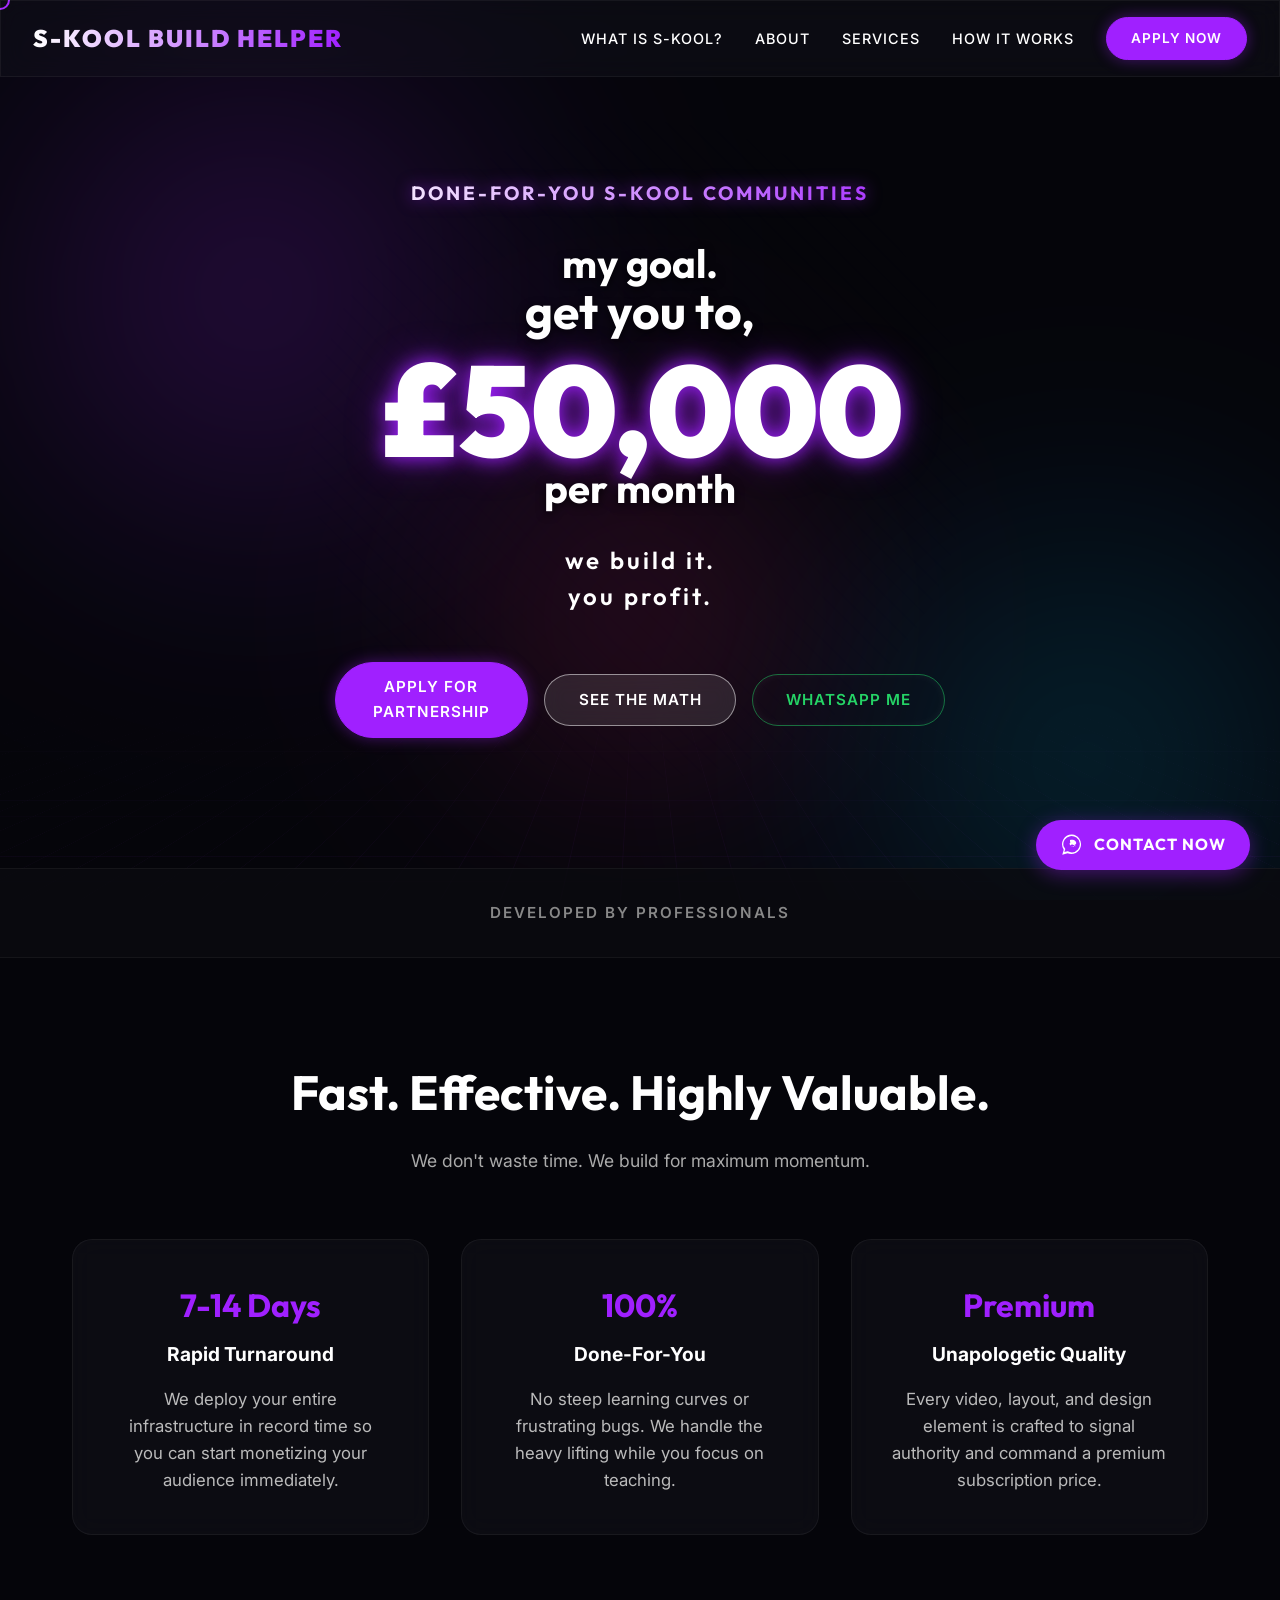
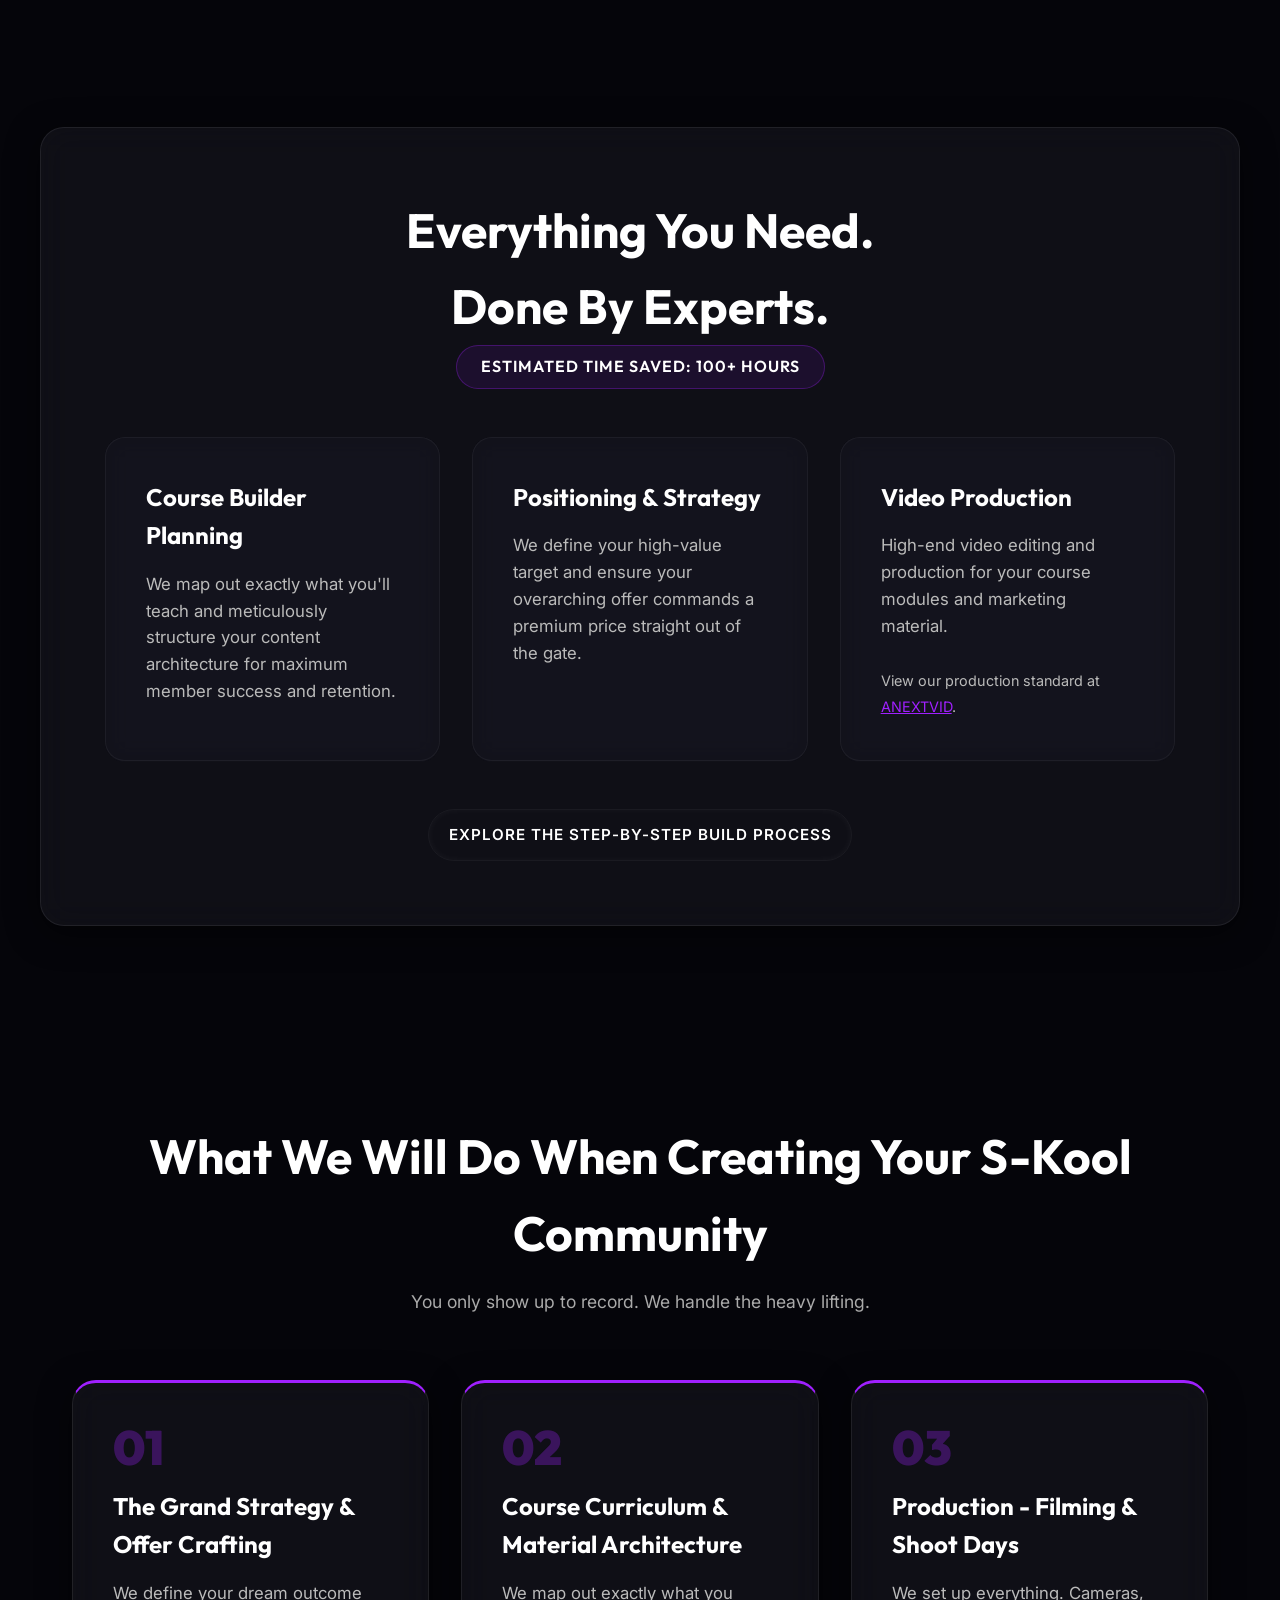
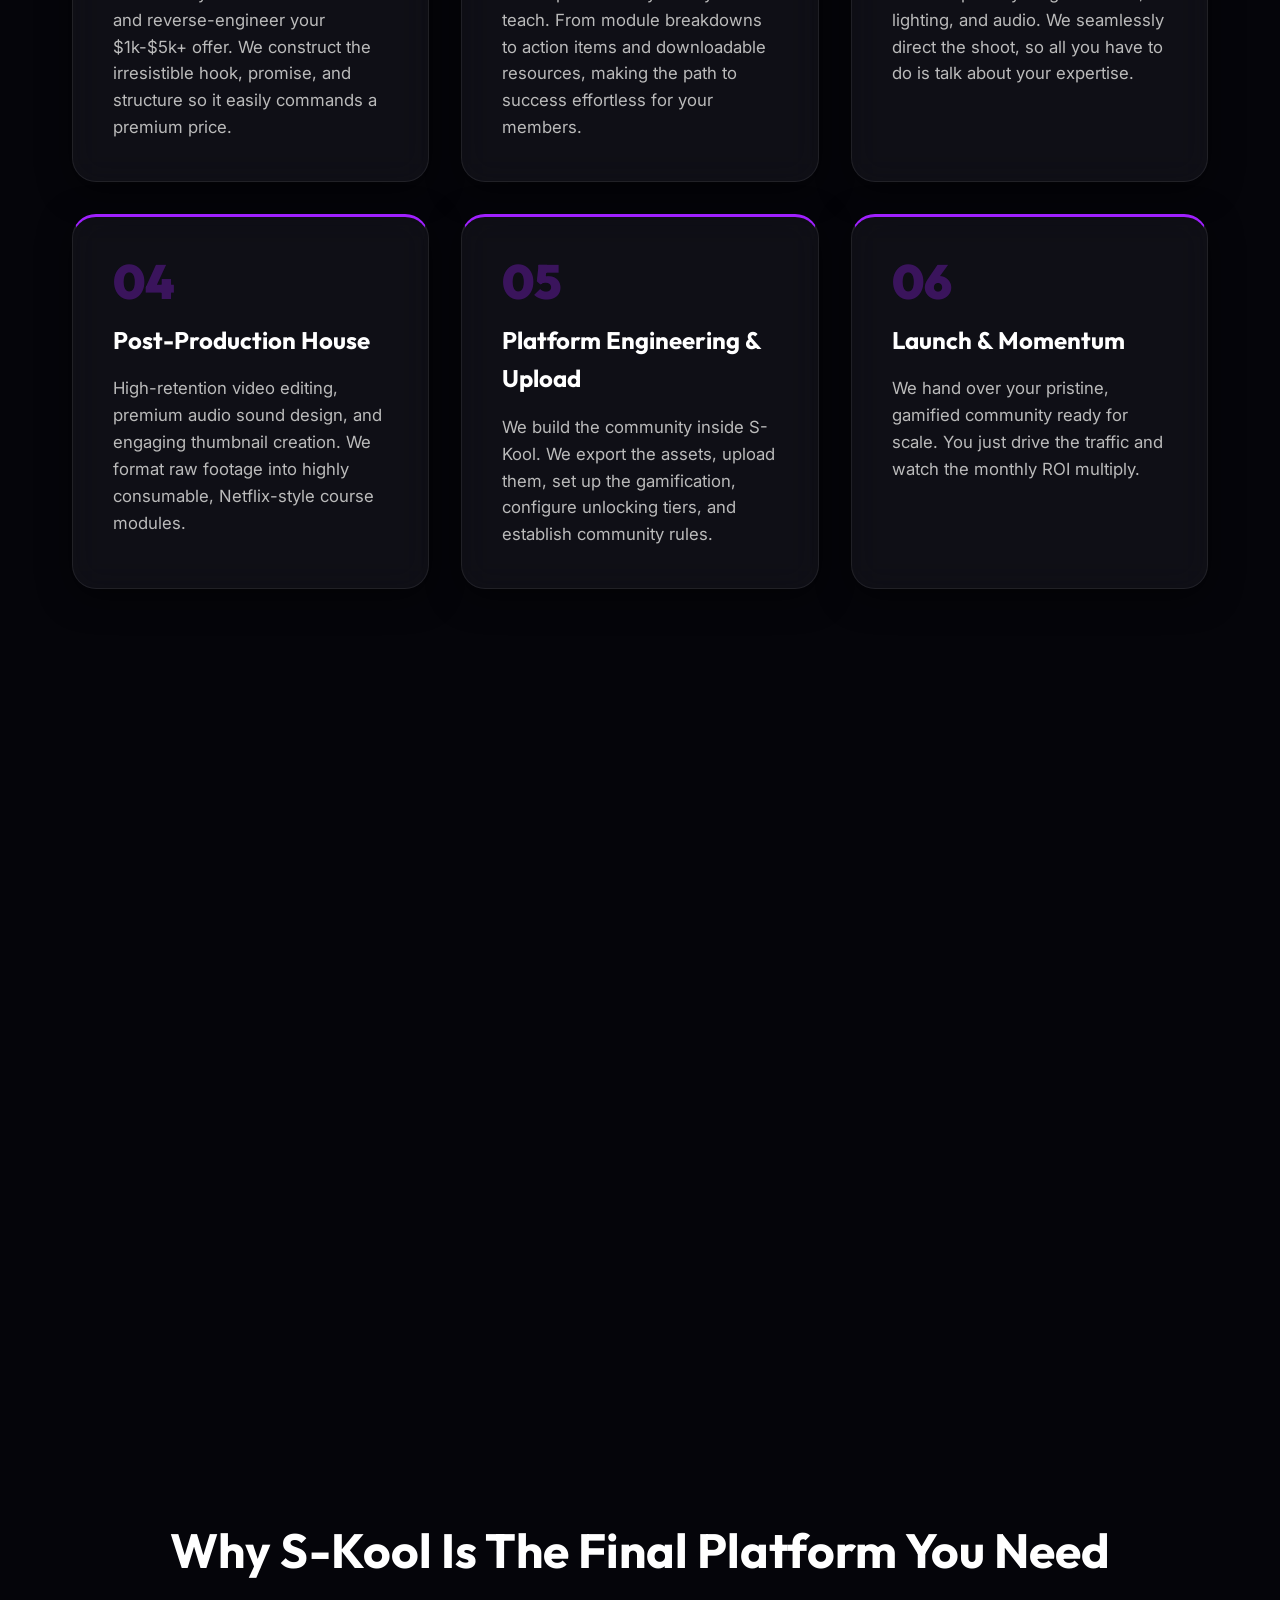
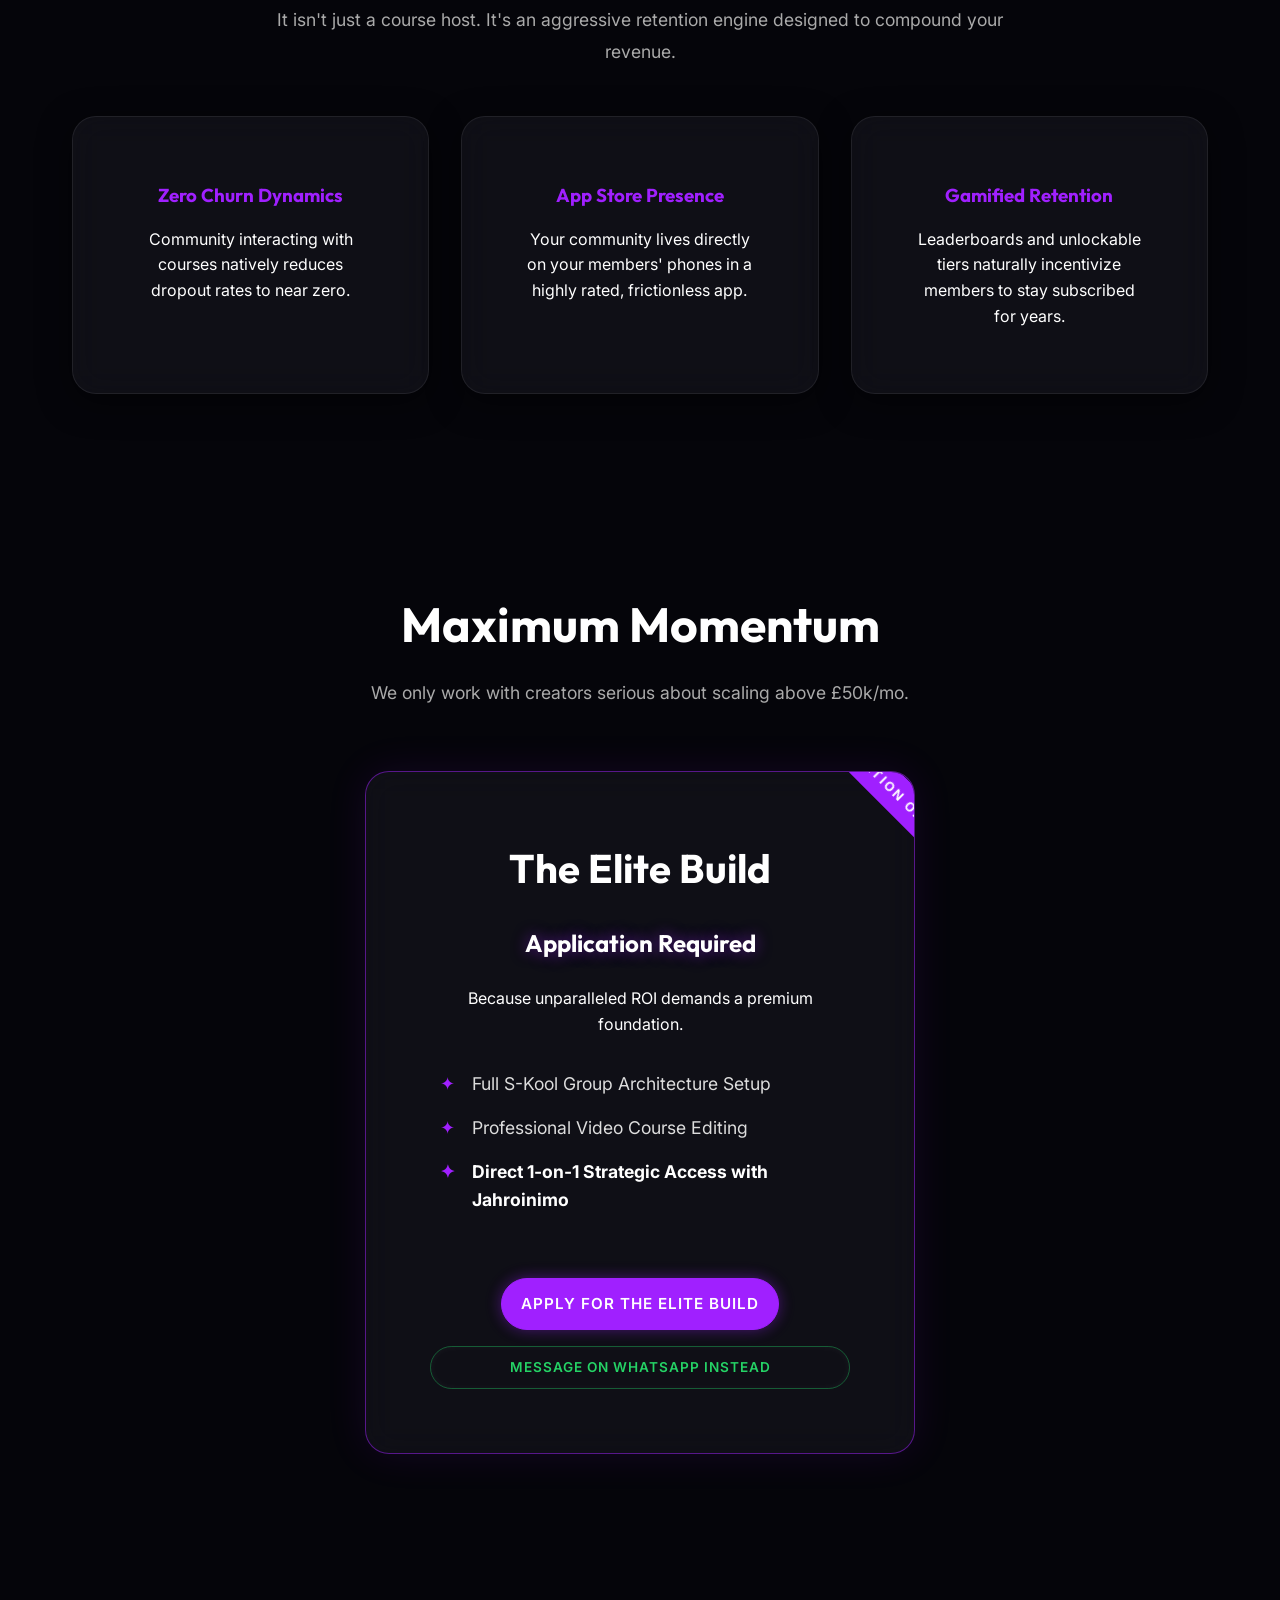
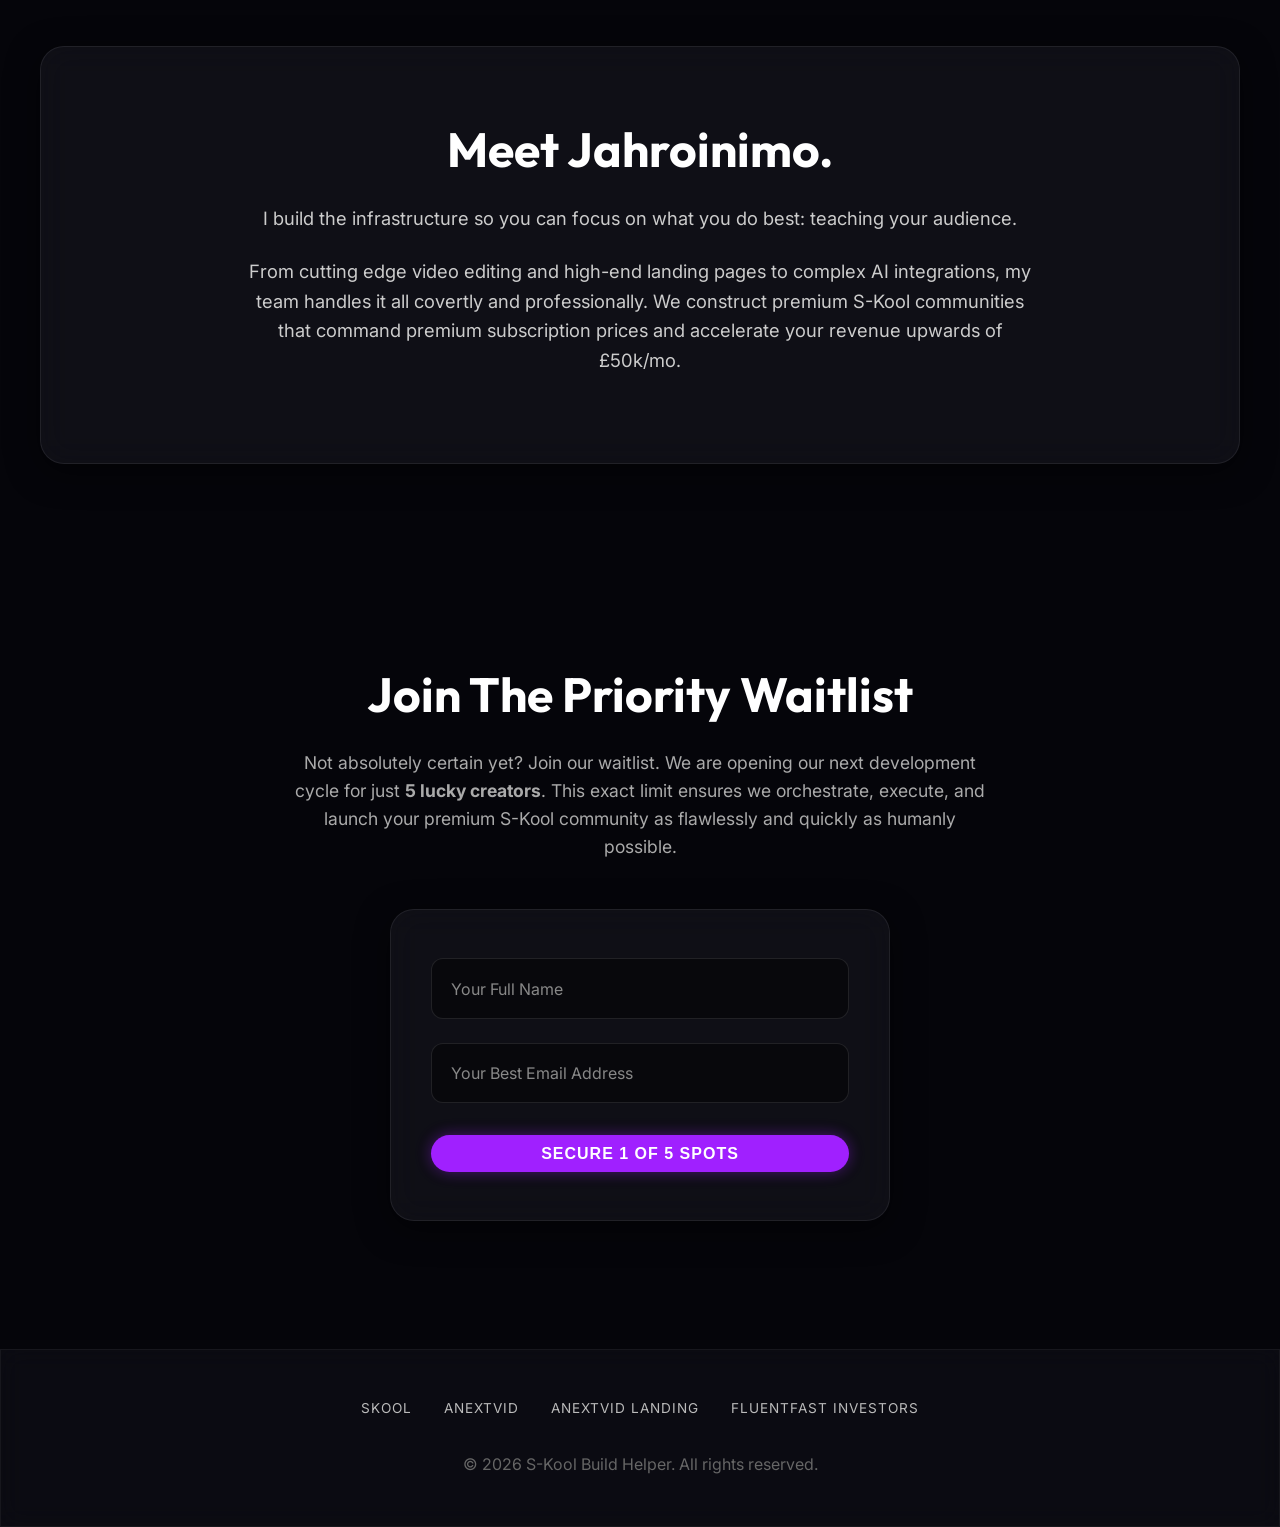
==== commit fcc3c457: "Update CTA buttons to strict pill geometries with reduced weight for mobile, aggressively pin the he" ====
--- a/index.html
+++ b/index.html
@@ -58,7 +58,7 @@
     </div>
 
     <main>
-      <section id="hero" class="hero" style="padding-top: 12rem">
+      <section id="hero" class="hero" style="padding-top: 7rem">
         <div class="hero-content ambient-float">
           <h2
             class="subtitle glowing-subtitle title-surge delay-1"
@@ -96,12 +96,15 @@
               class="title-surge delay-4"
               style="
                 display: block;
-                font-size: clamp(3rem, 10vw, 5.5rem);
+                font-size: clamp(4rem, 15vw, 8rem);
+                font-weight: 900;
                 color: #ffffff;
                 text-shadow:
                   0 0 20px var(--accent-color),
                   0 0 40px rgba(160, 32, 255, 0.4);
                 letter-spacing: -2px;
+                line-height: 1;
+                margin-top: 0.5rem;
               "
               >£50,000</span
             >
@@ -151,8 +154,8 @@
               href="apply.html"
               class="btn btn-primary lg button-shine"
               style="
-                flex: 1 1 250px;
-                max-width: 300px;
+                flex: 1 1 180px;
+                max-width: 250px;
                 display: inline-flex;
                 align-items: center;
                 justify-content: center;
@@ -165,8 +168,8 @@
               href="#roi"
               class="btn lg button-shine"
               style="
-                flex: 1 1 250px;
-                max-width: 300px;
+                flex: 1 1 180px;
+                max-width: 250px;
                 display: inline-flex;
                 align-items: center;
                 justify-content: center;
@@ -184,8 +187,8 @@
               target="_blank"
               class="btn btn-outline lg button-shine"
               style="
-                flex: 1 1 250px;
-                max-width: 300px;
+                flex: 1 1 180px;
+                max-width: 250px;
                 display: inline-flex;
                 align-items: center;
                 justify-content: center;
--- a/styles.css
+++ b/styles.css
@@ -143,8 +143,8 @@
   display: inline-flex;
   align-items: center;
   justify-content: center;
-  padding: 0.8rem 1.5rem;
-  border-radius: 50px;
+  padding: 0.6rem 1.5rem;
+  border-radius: 9999px;
   font-weight: 600;
   text-transform: uppercase;
   letter-spacing: 1px;
@@ -156,8 +156,8 @@
 }
 
 .btn.lg {
-  padding: 1rem 2.5rem;
-  font-size: 1rem;
+  padding: 0.8rem 1.2rem;
+  font-size: 0.95rem;
 }
 
 .btn-primary {
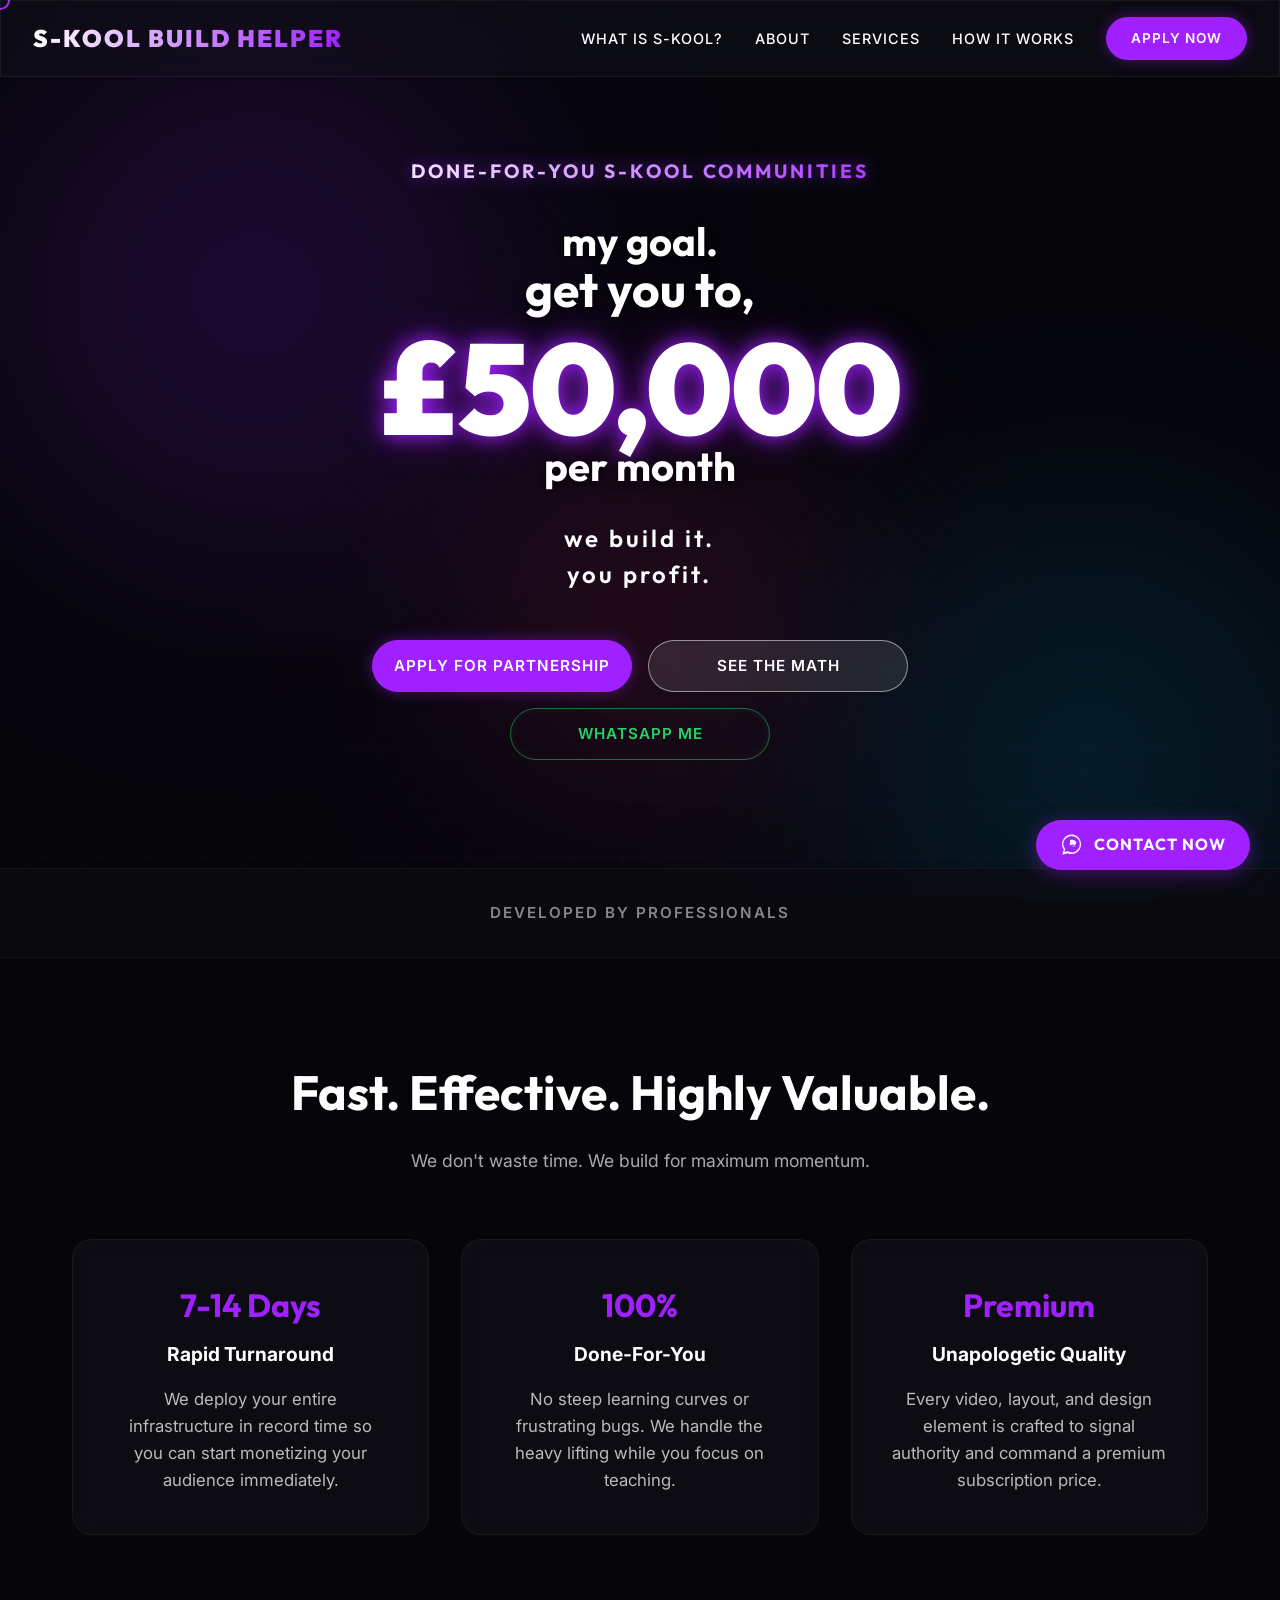
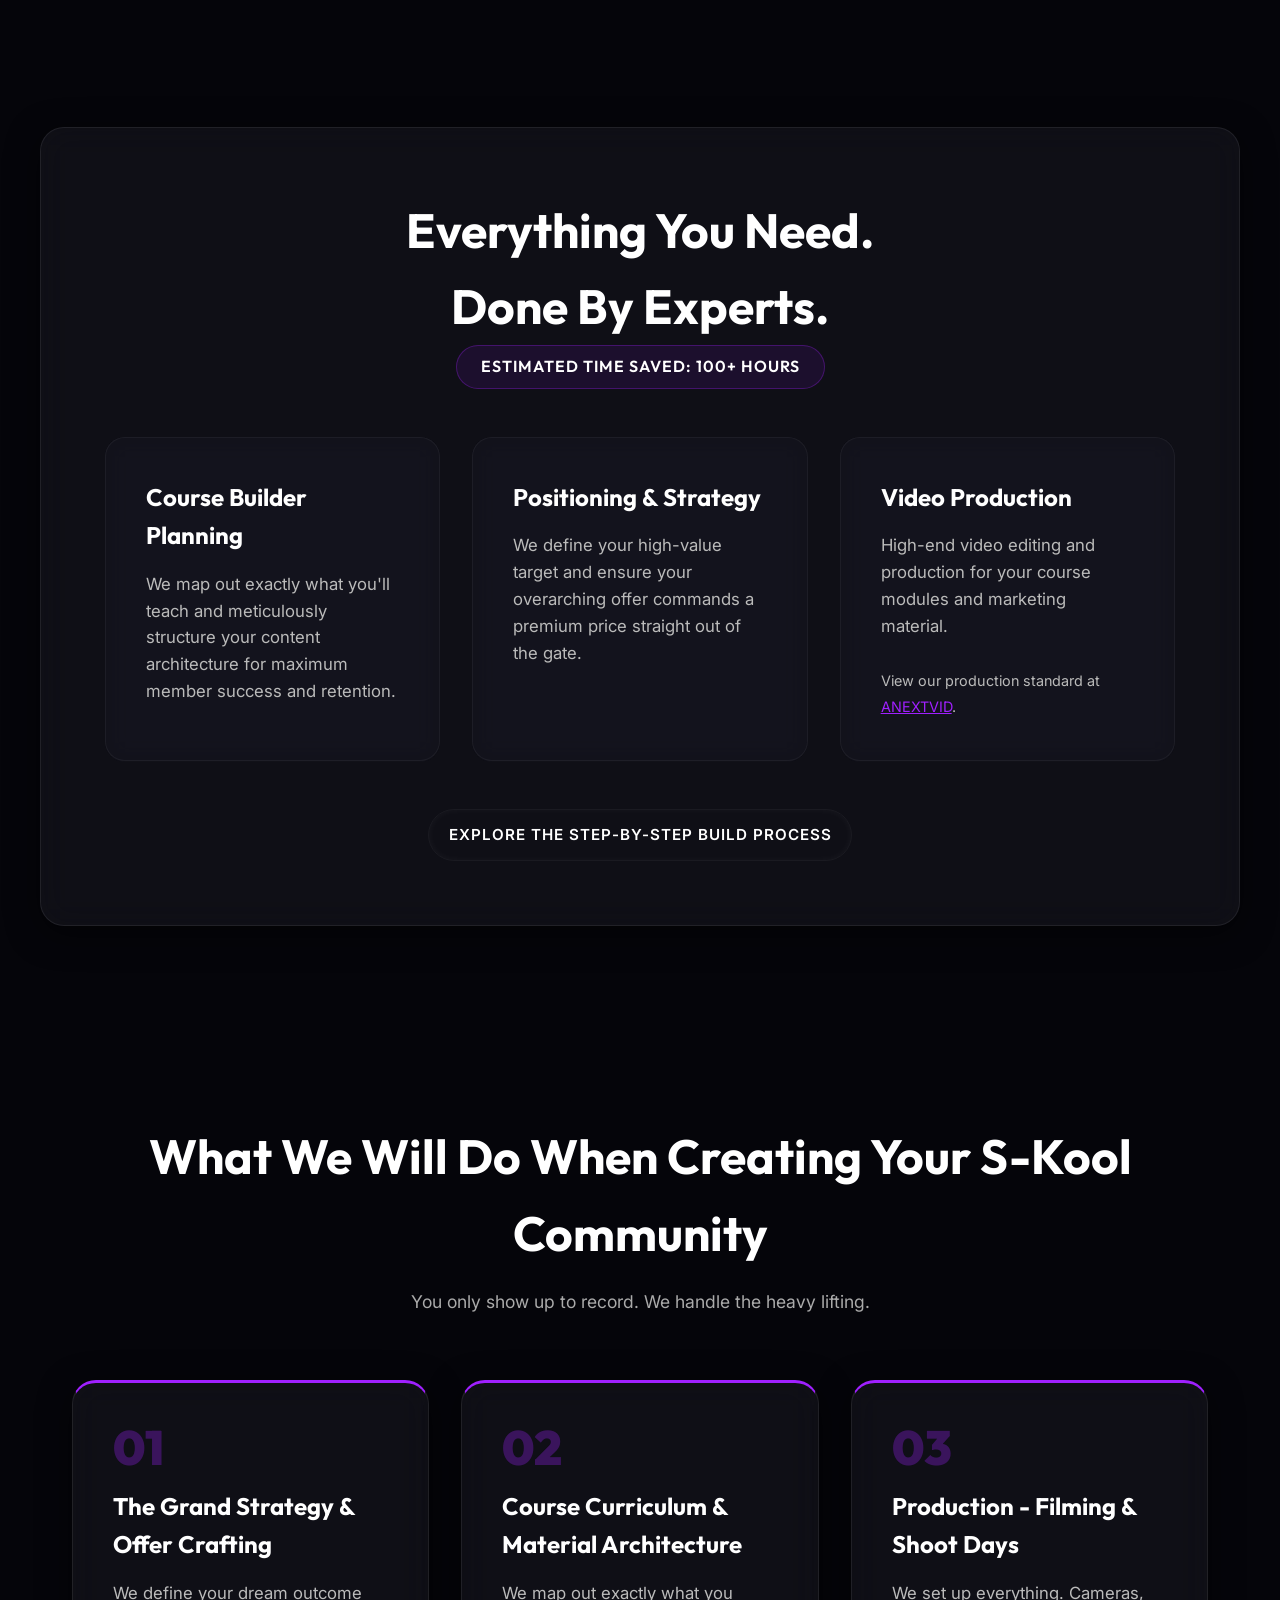
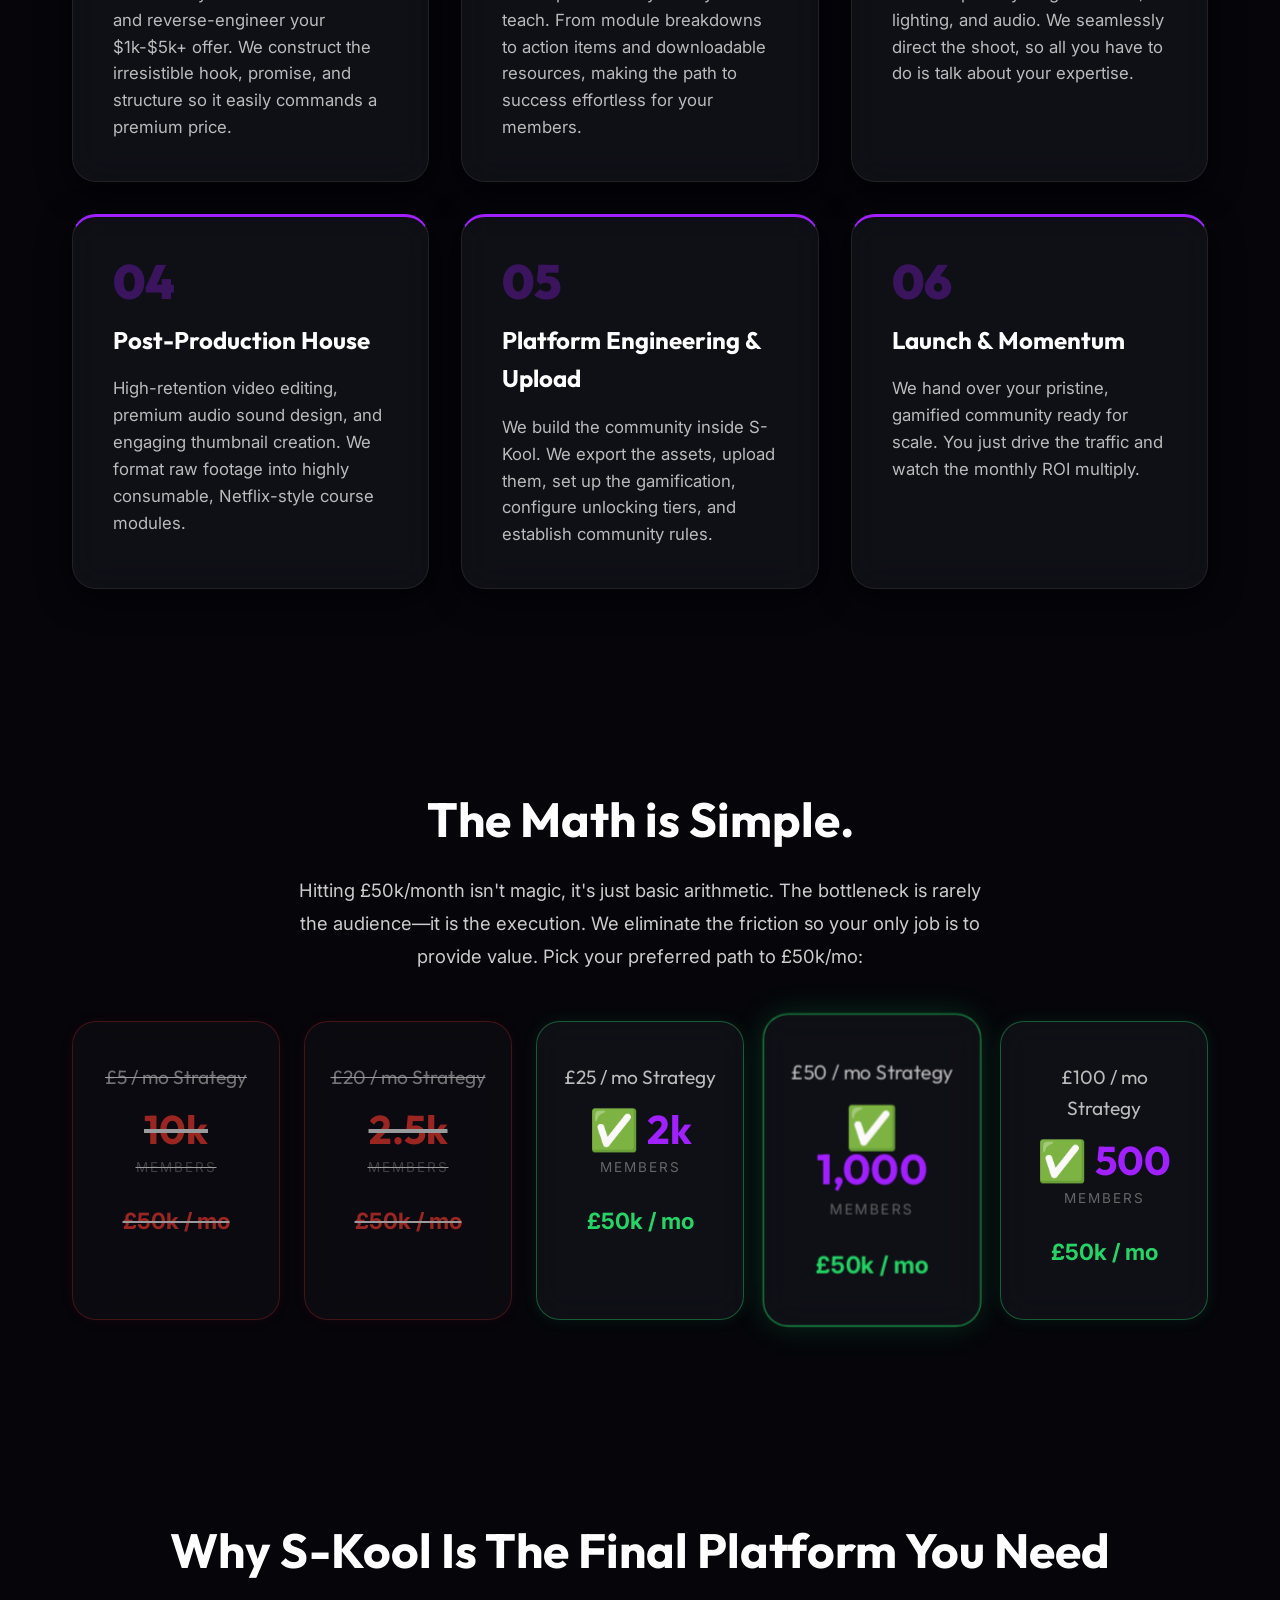
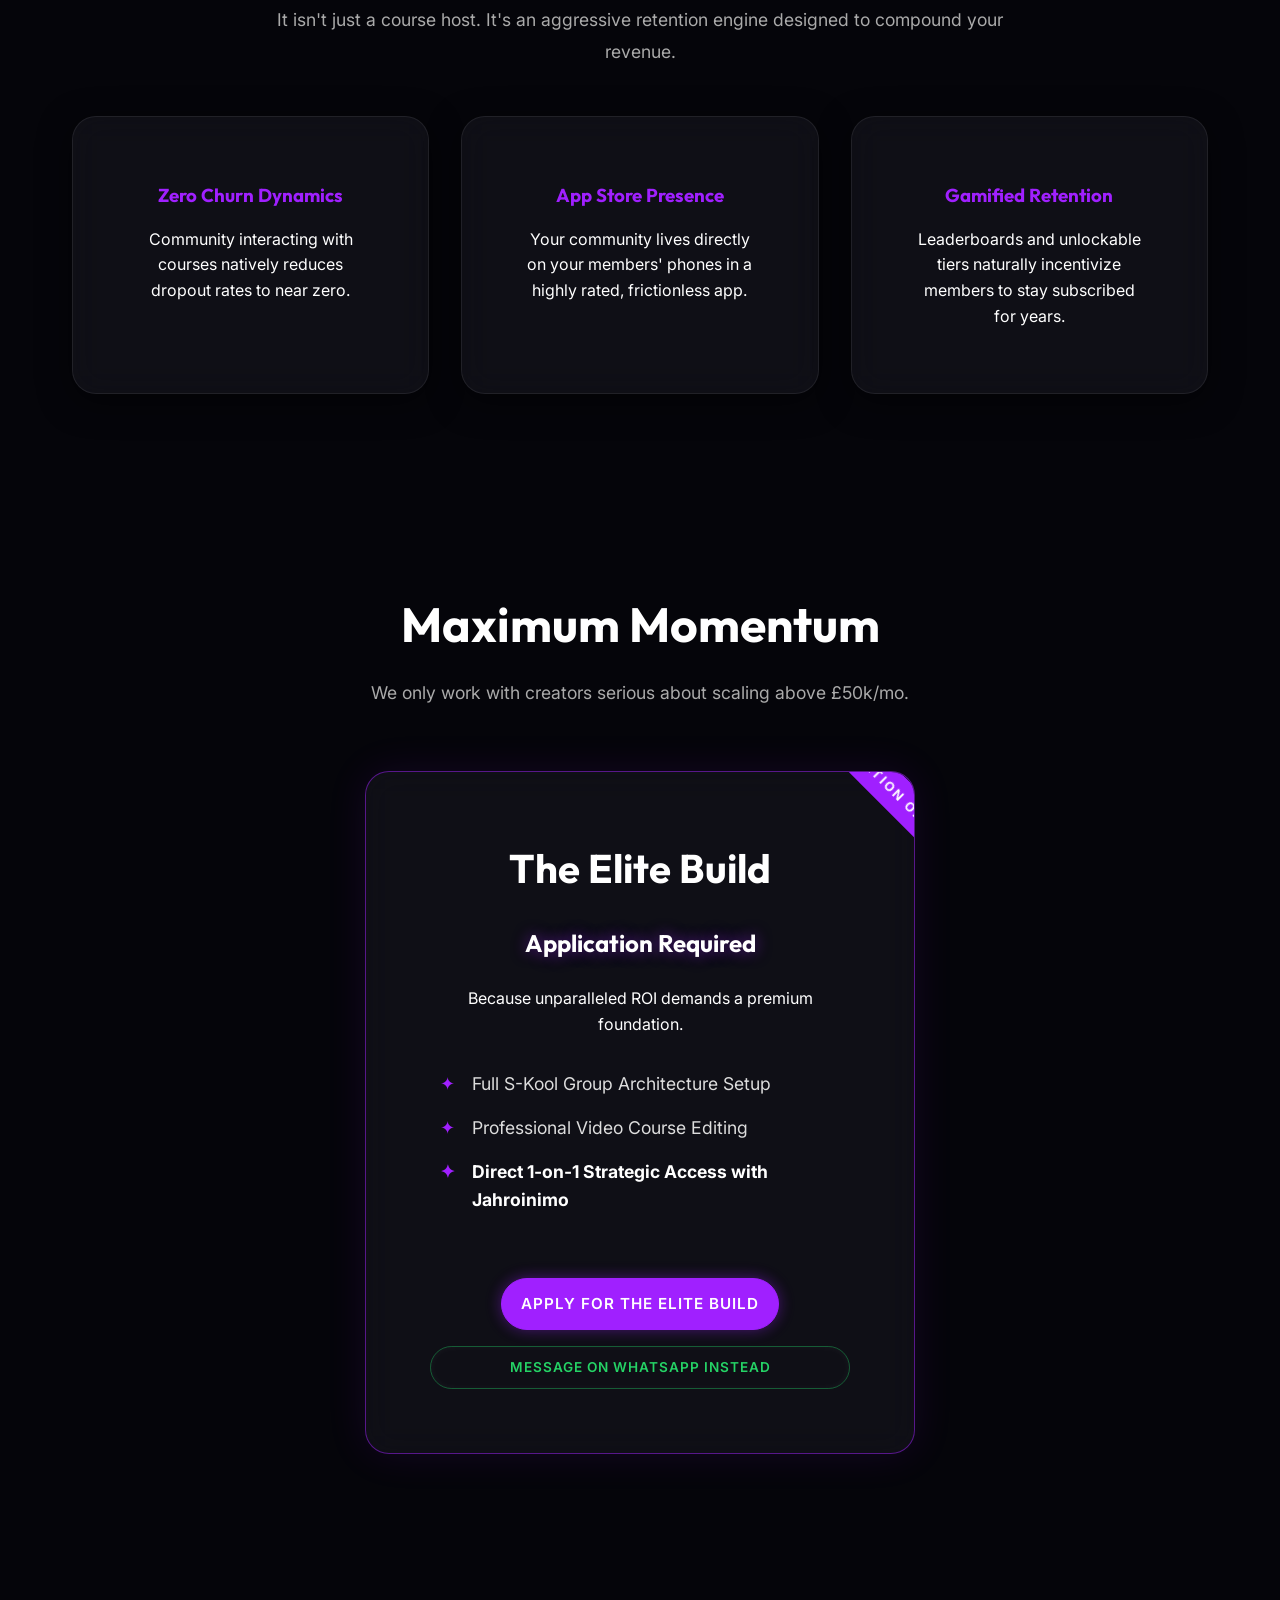
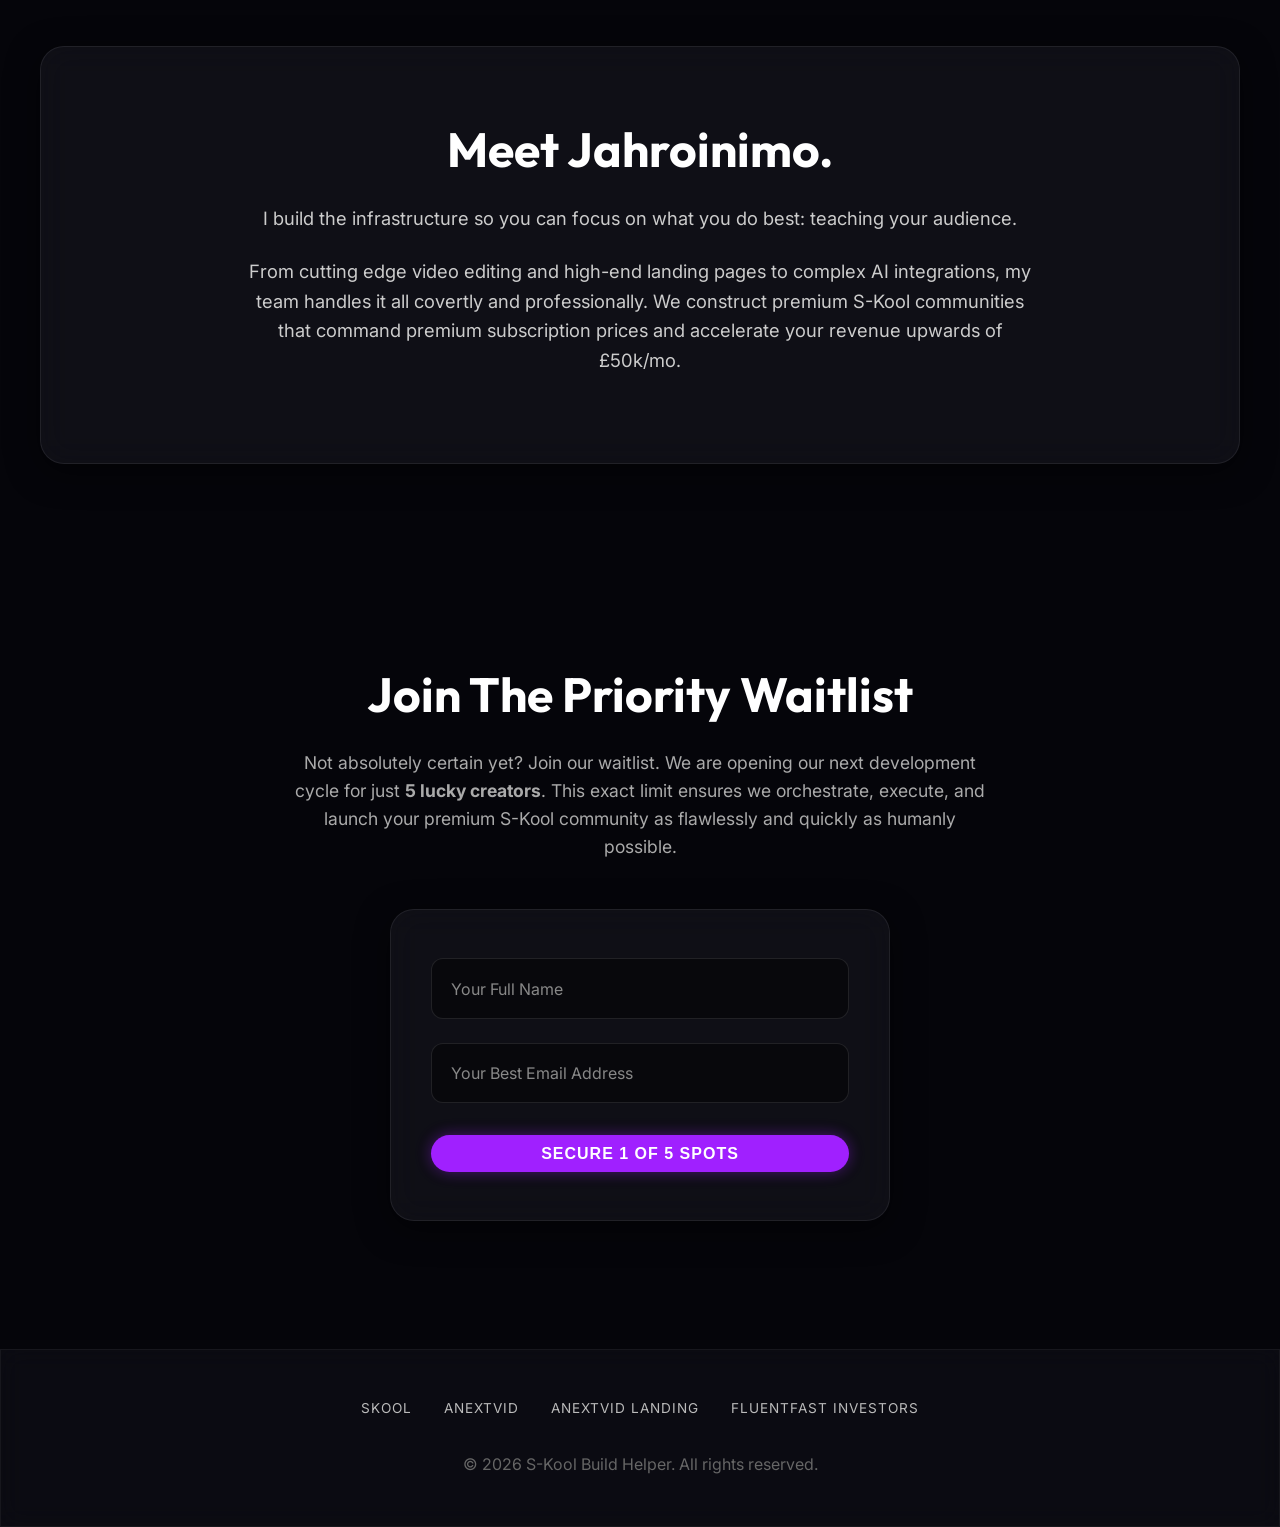
==== commit 9479b72e: "Fix text wrapping and remove chunkiness on mobile buttons by locking auto-width sizes globally" ====
--- a/index.html
+++ b/index.html
@@ -63,8 +63,9 @@
           <h2
             class="subtitle glowing-subtitle title-surge delay-1"
             style="
-              font-size: clamp(0.9rem, 2.5vw, 1.2rem);
-              letter-spacing: clamp(1px, 2vw, 3px);
+              font-size: clamp(0.75rem, 2.2vw, 1.2rem);
+              letter-spacing: clamp(0px, 1vw, 3px);
+              white-space: nowrap;
             "
           >
             DONE-FOR-YOU S-KOOL COMMUNITIES
@@ -154,8 +155,9 @@
               href="apply.html"
               class="btn btn-primary lg button-shine"
               style="
-                flex: 1 1 180px;
-                max-width: 250px;
+                flex: 0 0 auto;
+                width: 100%;
+                max-width: 260px;
                 display: inline-flex;
                 align-items: center;
                 justify-content: center;
@@ -168,8 +170,9 @@
               href="#roi"
               class="btn lg button-shine"
               style="
-                flex: 1 1 180px;
-                max-width: 250px;
+                flex: 0 0 auto;
+                width: 100%;
+                max-width: 260px;
                 display: inline-flex;
                 align-items: center;
                 justify-content: center;
@@ -187,8 +190,9 @@
               target="_blank"
               class="btn btn-outline lg button-shine"
               style="
-                flex: 1 1 180px;
-                max-width: 250px;
+                flex: 0 0 auto;
+                width: 100%;
+                max-width: 260px;
                 display: inline-flex;
                 align-items: center;
                 justify-content: center;
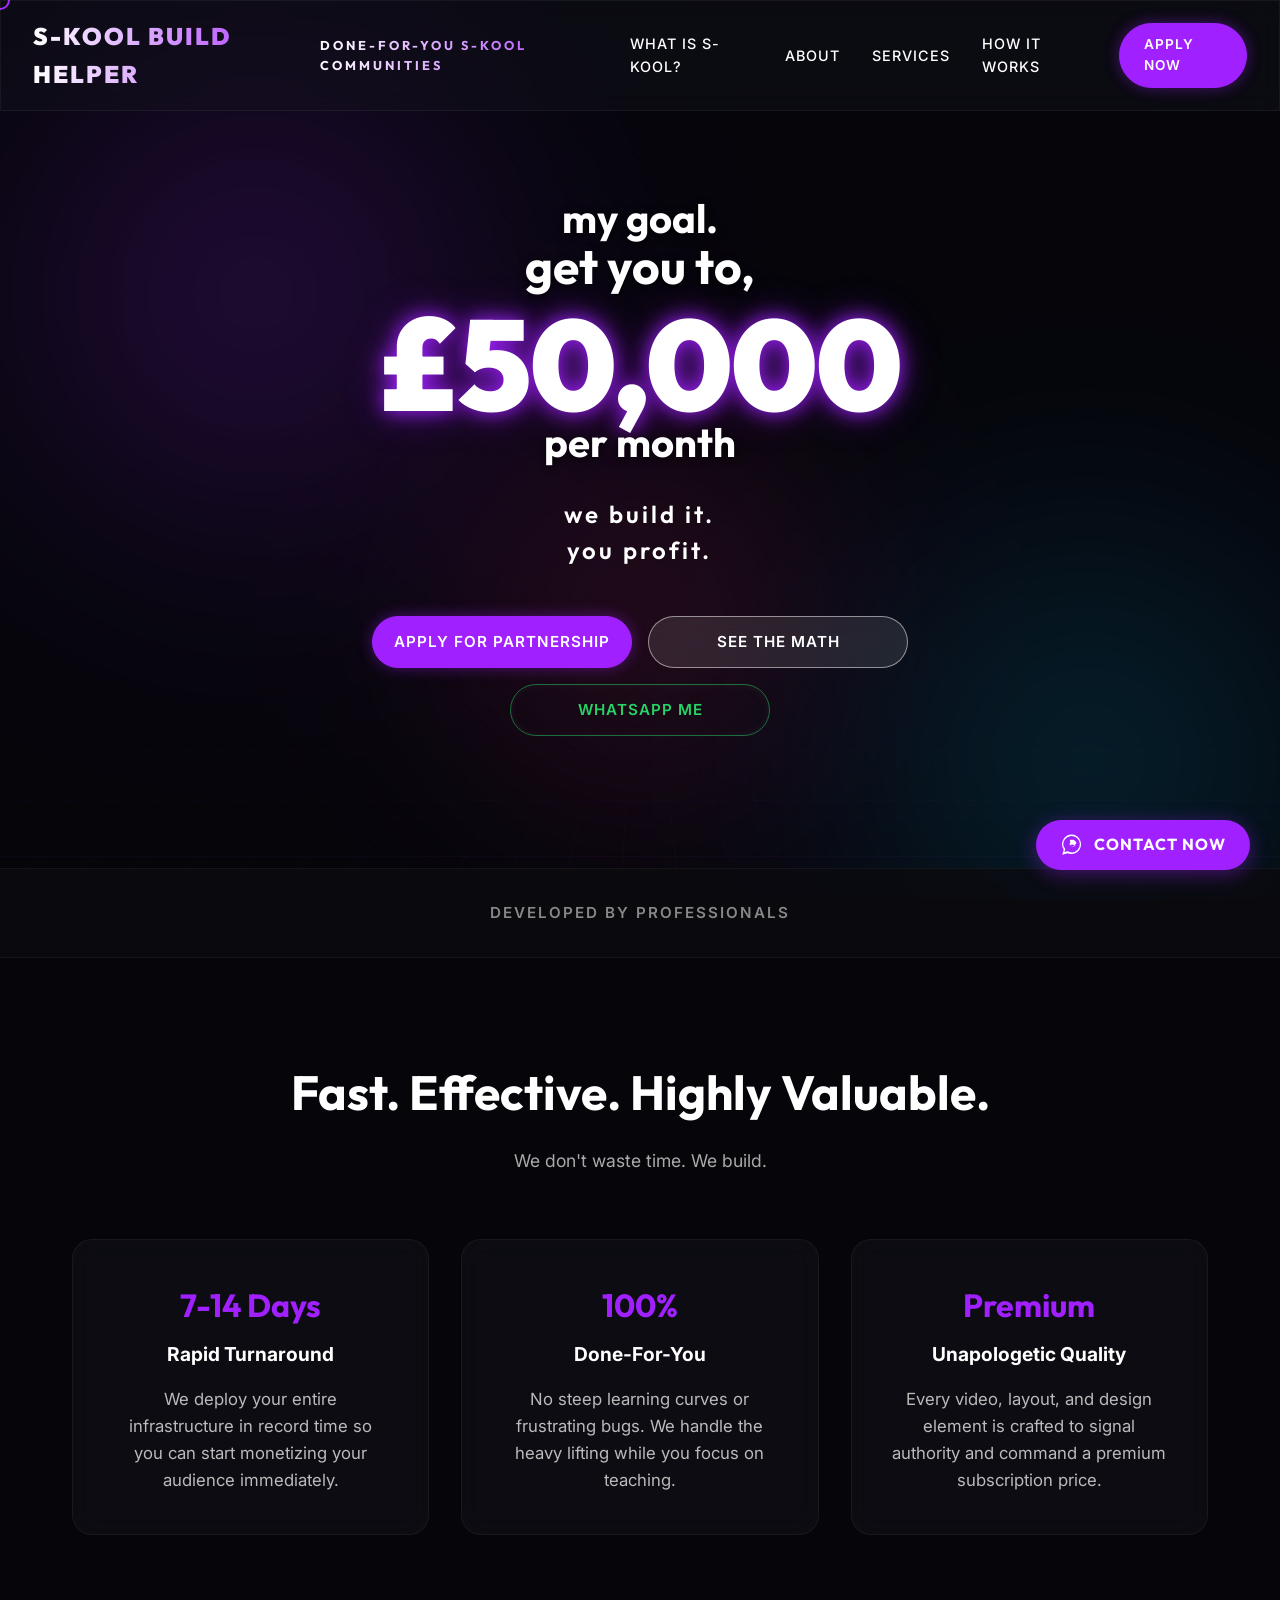
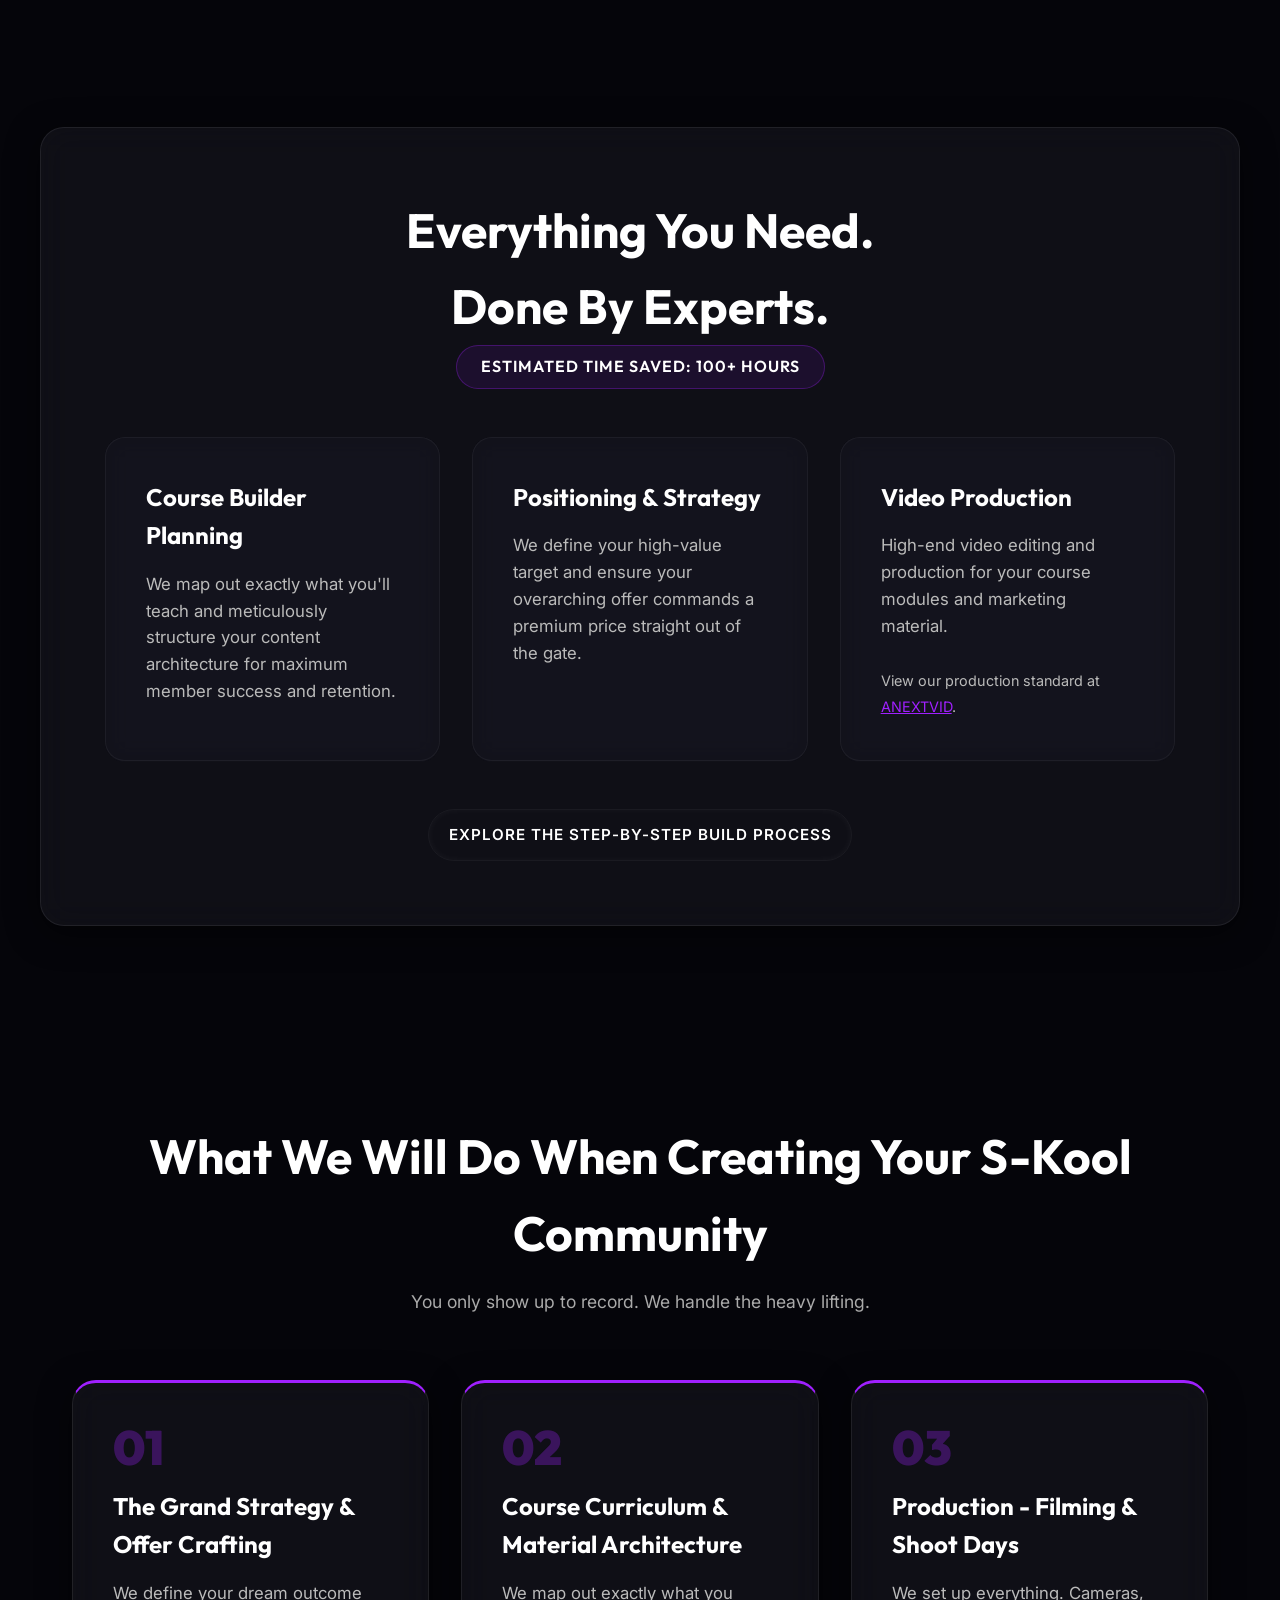
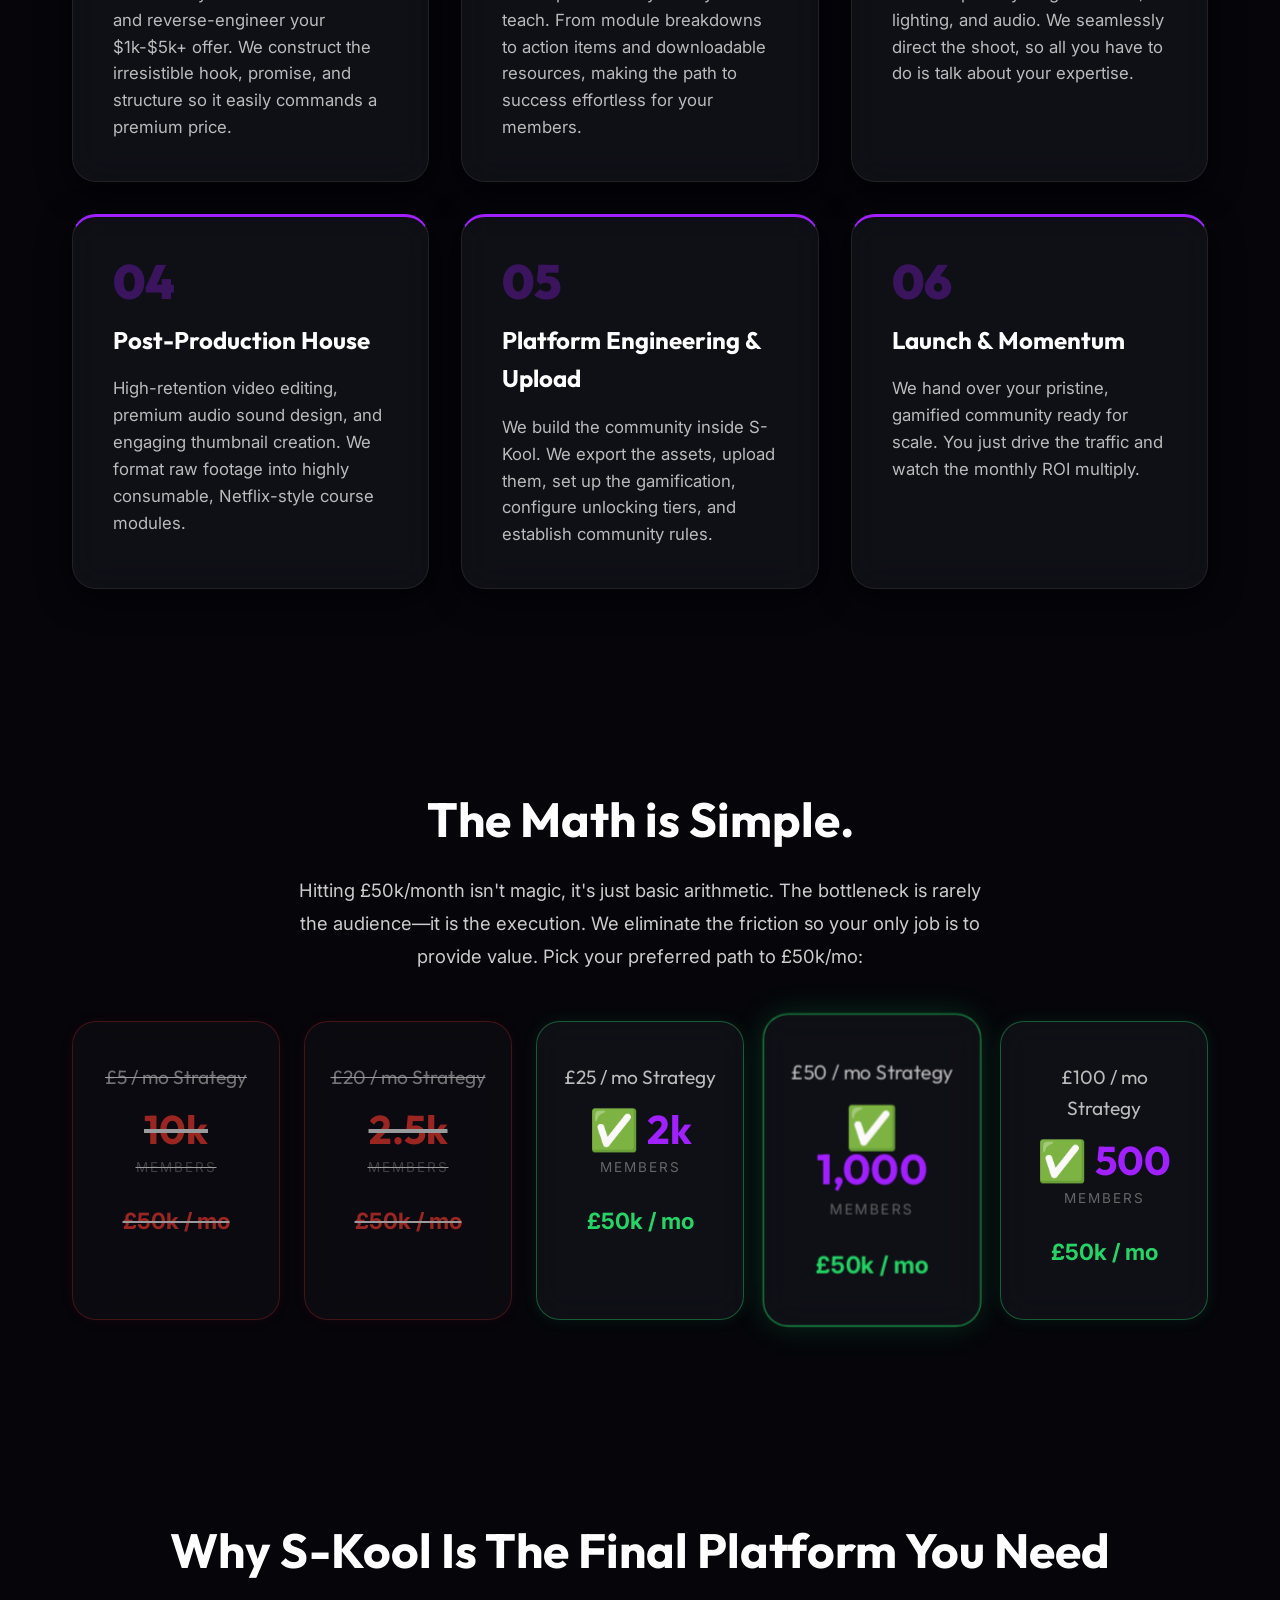
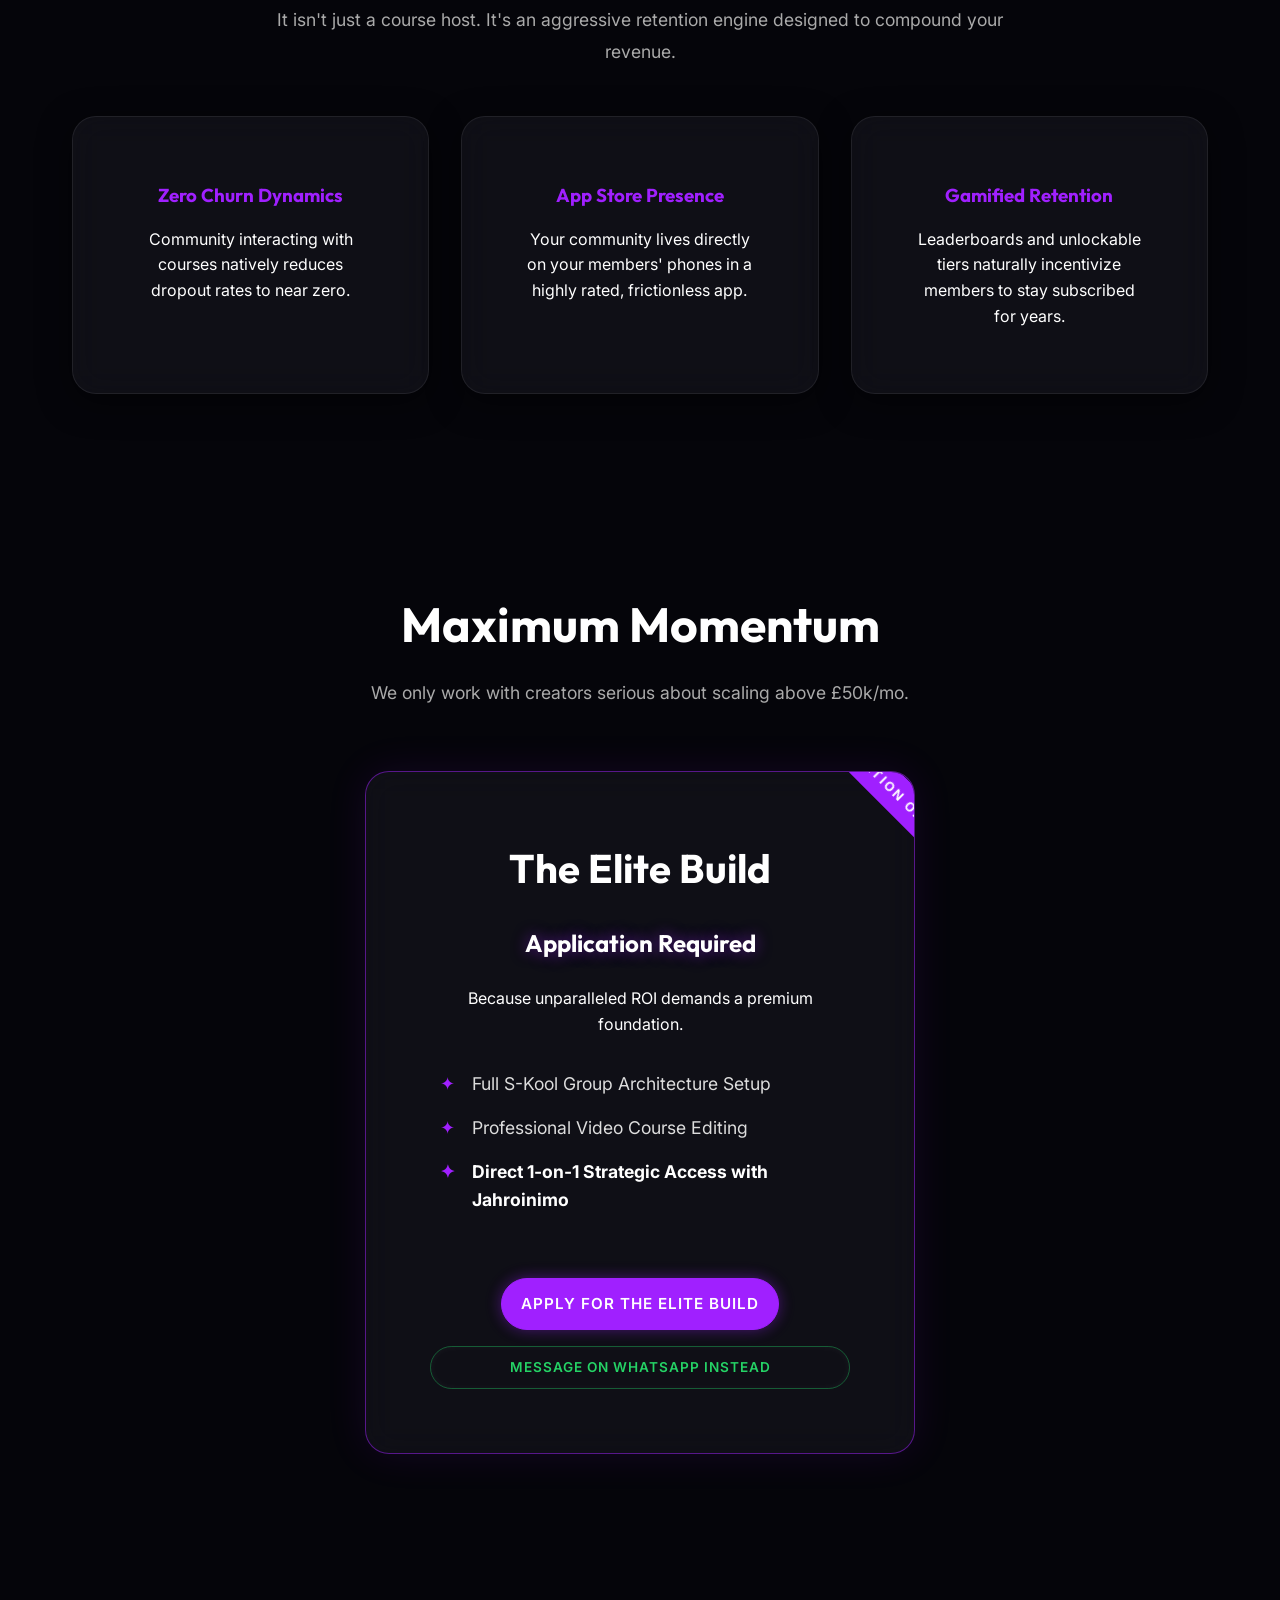
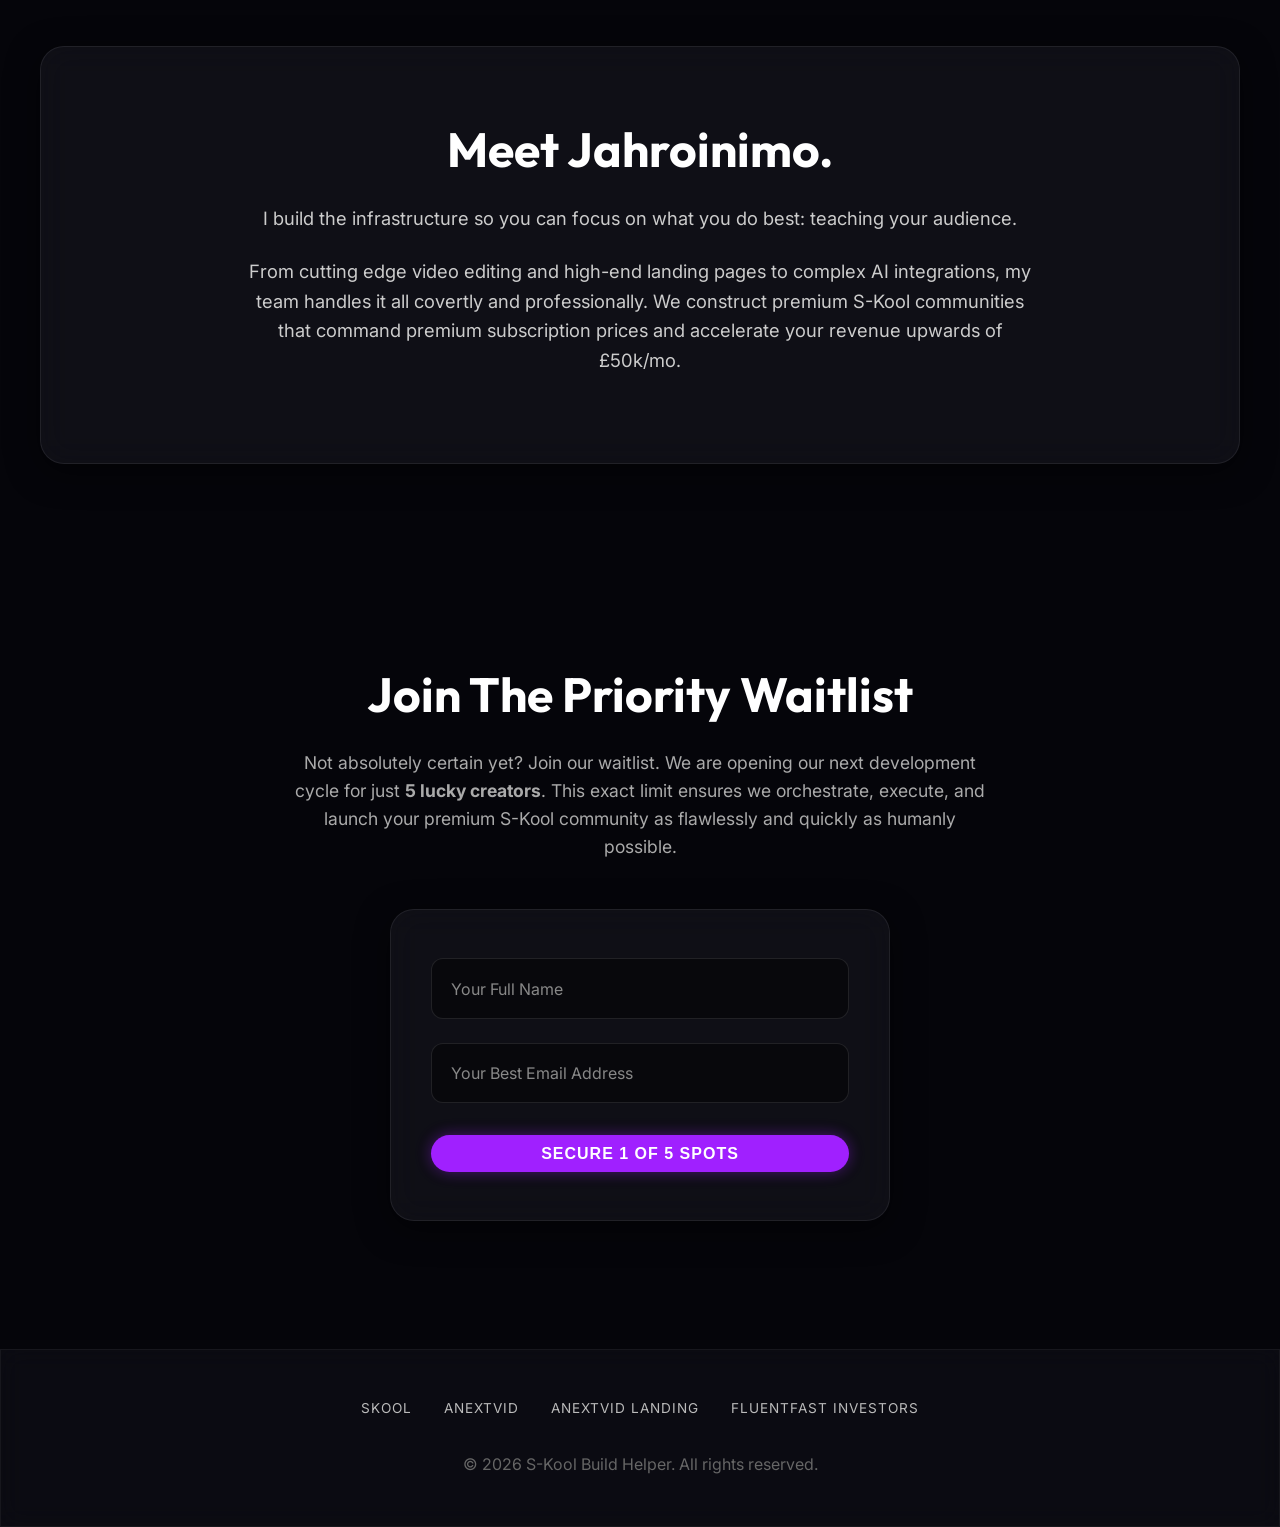
==== commit edfefc10: "Update top banner pinning and optimize for mobile" ====
--- a/index.html
+++ b/index.html
@@ -1,101 +1,84 @@
 <!doctype html>
 <html lang="en">
-  <head>
-    <meta charset="UTF-8" />
-    <meta name="viewport" content="width=device-width, initial-scale=1.0" />
-    <title>S-KOOL BUILD HELPER | Premium Community Creation</title>
-
-    <link rel="preconnect" href="https://fonts.googleapis.com" />
-    <link rel="preconnect" href="https://fonts.gstatic.com" crossorigin />
-    <link
-      href="https://fonts.googleapis.com/css2?family=Inter:wght@300;400;500;600&family=Outfit:wght@300;400;700;900&display=swap"
-      rel="stylesheet"
-    />
-
-    <link rel="stylesheet" href="styles.css" />
-  </head>
-
-  <body>
-    <div class="cursor"></div>
-
-    <!-- Abstract Premium Animated Background -->
-    <div class="abstract-bg">
-      <div id="particles-container"></div>
-      <div class="abstract-grid"></div>
-      <div class="wireframe-layer"></div>
-      <div class="orb orb-1"></div>
-      <div class="orb orb-2"></div>
-      <div class="orb orb-3"></div>
+
+<head>
+  <meta charset="UTF-8" />
+  <meta name="viewport" content="width=device-width, initial-scale=1.0" />
+  <title>S-KOOL BUILD HELPER | Premium Community Creation</title>
+
+  <link rel="preconnect" href="https://fonts.googleapis.com" />
+  <link rel="preconnect" href="https://fonts.gstatic.com" crossorigin />
+  <link
+    href="https://fonts.googleapis.com/css2?family=Inter:wght@300;400;500;600&family=Outfit:wght@300;400;700;900&display=swap"
+    rel="stylesheet" />
+
+  <link rel="stylesheet" href="styles.css" />
+</head>
+
+<body>
+  <div class="cursor"></div>
+
+  <!-- Abstract Premium Animated Background -->
+  <div class="abstract-bg">
+    <div id="particles-container"></div>
+    <div class="abstract-grid"></div>
+    <div class="wireframe-layer"></div>
+    <div class="orb orb-1"></div>
+    <div class="orb orb-2"></div>
+    <div class="orb orb-3"></div>
+  </div>
+
+  <nav class="navbar glass">
+    <div class="nav-container">
+      <a href="#" class="logo">S-KOOL BUILD HELPER</a>
+      <span class="glowing-subtitle hide-mobile" style="font-size: 0.8rem; letter-spacing: 3px; font-weight: 700; font-family: var(--font-heading); text-transform: uppercase;">
+        DONE-FOR-YOU S-KOOL COMMUNITIES
+      </span>
+
+      <div class="nav-links">
+        <a href="#what-is-skool">What is S-Kool?</a>
+        <a href="#about">About</a>
+        <a href="#services">Services</a>
+        <a href="#process">How It Works</a>
+        <a href="apply.html" class="btn btn-primary button-shine">Apply Now</a>
+      </div>
+      <div class="mobile-menu-toggle">
+        <span></span>
+        <span></span>
+        <span></span>
+      </div>
     </div>
-
-    <nav class="navbar glass">
-      <div class="nav-container">
-        <a href="#" class="logo">S-KOOL BUILD HELPER</a>
-        <div class="nav-links">
-          <a href="#what-is-skool">What is S-Kool?</a>
-          <a href="#about">About</a>
-          <a href="#services">Services</a>
-          <a href="#process">How It Works</a>
-          <a href="apply.html" class="btn btn-primary button-shine"
-            >Apply Now</a
-          >
-        </div>
-        <div class="mobile-menu-toggle">
-          <span></span>
-          <span></span>
-          <span></span>
-        </div>
-      </div>
-    </nav>
-
-    <!-- Mobile Menu Drawer -->
-    <div class="mobile-nav glass">
-      <a href="#what-is-skool">What is S-Kool?</a>
-      <a href="#about">About</a>
-      <a href="#services">Services</a>
-      <a href="#process">How It Works</a>
-      <a href="apply.html" class="btn btn-primary">Apply Now</a>
-    </div>
-
-    <main>
-      <section id="hero" class="hero" style="padding-top: 7rem">
-        <div class="hero-content ambient-float">
-          <h2
-            class="subtitle glowing-subtitle title-surge delay-1"
-            style="
-              font-size: clamp(0.75rem, 2.2vw, 1.2rem);
-              letter-spacing: clamp(0px, 1vw, 3px);
-              white-space: nowrap;
-            "
-          >
-            DONE-FOR-YOU S-KOOL COMMUNITIES
-          </h2>
-          <h1 style="line-height: 1.1; margin: 1rem 0; width: 100%">
-            <span
-              class="title-surge delay-2"
-              style="
+  </nav>
+
+  <!-- Mobile Menu Drawer -->
+  <div class="mobile-nav glass">
+    <a href="#what-is-skool">What is S-Kool?</a>
+    <a href="#about">About</a>
+    <a href="#services">Services</a>
+    <a href="#process">How It Works</a>
+    <a href="apply.html" class="btn btn-primary">Apply Now</a>
+  </div>
+
+  <main>
+    <section id="hero" class="hero" style="padding-top: 7rem">
+      <div class="hero-content ambient-float">
+
+        <h1 style="line-height: 1.1; margin: 1rem 0; width: 100%">
+          <span class="title-surge delay-2" style="
                 display: block;
                 font-size: clamp(1.8rem, 5vw, 2.5rem);
                 color: #ffffff;
                 text-shadow: 0 2px 10px rgba(0, 0, 0, 0.8);
                 text-transform: lowercase;
-              "
-              >my goal.</span
-            >
-            <span
-              class="title-surge delay-3"
-              style="
+              ">my goal.</span>
+          <span class="title-surge delay-3" style="
                 display: block;
                 font-size: clamp(2rem, 6vw, 3rem);
                 color: #ffffff;
                 text-shadow: 0 2px 10px rgba(0, 0, 0, 0.8);
                 text-transform: lowercase;
-              "
-              >get you to,</span
-            >
-            <span
-              class="title-surge delay-4"
-              style="
+              ">get you to,</span>
+          <span class="title-surge delay-4" style="
                 display: block;
                 font-size: clamp(4rem, 15vw, 8rem);
                 font-weight: 900;
@@ -106,25 +89,17 @@
                 letter-spacing: -2px;
                 line-height: 1;
                 margin-top: 0.5rem;
-              "
-              >£50,000</span
-            >
-            <span
-              class="title-surge delay-4"
-              style="
+              ">£50,000</span>
+          <span class="title-surge delay-4" style="
                 display: block;
                 font-size: clamp(1.8rem, 5vw, 2.5rem);
                 color: #ffffff;
                 text-shadow: 0 2px 10px rgba(0, 0, 0, 0.8);
                 text-transform: lowercase;
                 margin-top: -0.5rem;
-              "
-              >per month</span
-            >
-          </h1>
-          <p
-            class="hero-description title-surge delay-4"
-            style="
+              ">per month</span>
+        </h1>
+        <p class="hero-description title-surge delay-4" style="
               font-size: clamp(1.1rem, 3.5vw, 1.5rem);
               font-family: var(--font-heading);
               font-weight: 600;
@@ -133,13 +108,10 @@
               text-transform: lowercase;
               margin-top: 2rem;
               line-height: 1.5;
-            "
-          >
-            we build it.<br />you profit.
-          </p>
-          <div
-            class="hero-actions slide-up delay-4"
-            style="
+            ">
+          we build it.<br />you profit.
+        </p>
+        <div class="hero-actions slide-up delay-4" style="
               margin-top: 2rem;
               display: flex;
               flex-wrap: wrap;
@@ -149,12 +121,8 @@
               max-width: 900px;
               margin-left: auto;
               margin-right: auto;
-            "
-          >
-            <a
-              href="apply.html"
-              class="btn btn-primary lg button-shine"
-              style="
+            ">
+          <a href="apply.html" class="btn btn-primary lg button-shine" style="
                 flex: 0 0 auto;
                 width: 100%;
                 max-width: 260px;
@@ -163,13 +131,8 @@
                 justify-content: center;
                 text-align: center;
                 box-sizing: border-box;
-              "
-              >Apply For Partnership</a
-            >
-            <a
-              href="#roi"
-              class="btn lg button-shine"
-              style="
+              ">Apply For Partnership</a>
+          <a href="#roi" class="btn lg button-shine" style="
                 flex: 0 0 auto;
                 width: 100%;
                 max-width: 260px;
@@ -182,14 +145,8 @@
                 border: 1px solid rgba(255, 255, 255, 0.5);
                 color: #fff;
                 backdrop-filter: blur(10px);
-              "
-              >See The Math</a
-            >
-            <a
-              href="https://wa.me/447538068550"
-              target="_blank"
-              class="btn btn-outline lg button-shine"
-              style="
+              ">See The Math</a>
+          <a href="https://wa.me/447538068550" target="_blank" class="btn btn-outline lg button-shine" style="
                 flex: 0 0 auto;
                 width: 100%;
                 max-width: 260px;
@@ -201,114 +158,98 @@
                 border-width: 1px;
                 color: #25d366;
                 border-color: rgba(37, 211, 102, 0.5);
-              "
-              >WhatsApp Me</a
-            >
-          </div>
-        </div>
-      </section>
-
-      <!-- Authority Banner -->
-      <section
-        class="authority-banner slide-up"
-        style="
+              ">WhatsApp Me</a>
+        </div>
+      </div>
+    </section>
+
+    <!-- Authority Banner -->
+    <section class="authority-banner slide-up" style="
           background: rgba(10, 10, 15, 0.8);
           border-top: 1px solid rgba(255, 255, 255, 0.05);
           border-bottom: 1px solid rgba(255, 255, 255, 0.05);
           padding: 2rem 0;
           margin-top: -2rem;
-        "
-      >
-        <div class="container text-center">
-          <p
-            style="
+        ">
+      <div class="container text-center">
+        <p style="
               color: #888;
               text-transform: uppercase;
               letter-spacing: 2px;
               font-size: 0.95rem;
               font-weight: 600;
               margin: 0;
-            "
-          >
-            Developed By Professionals
-          </p>
-        </div>
-      </section>
-      <!-- Turnaround Time / Speed Section -->
-      <section id="speed" class="speed">
-        <div class="container text-center slide-up">
-          <h2 class="section-title">Fast. Effective. Highly Valuable.</h2>
-          <p class="section-subtitle">
-            We don't waste time. We build for maximum momentum.
-          </p>
-          <div class="grid-3" style="margin-top: 2rem">
-            <div class="feature-card glass">
-              <h3
-                style="
+            ">
+          Developed By Professionals
+        </p>
+      </div>
+    </section>
+    <!-- Turnaround Time / Speed Section -->
+    <section id="speed" class="speed">
+      <div class="container text-center slide-up">
+        <h2 class="section-title">Fast. Effective. Highly Valuable.</h2>
+        <p class="section-subtitle">
+          We don't waste time. We build.
+        </p>
+        <div class="grid-3" style="margin-top: 2rem">
+          <div class="feature-card glass">
+            <h3 style="
                   color: var(--accent-color);
                   font-size: 2rem;
                   margin-bottom: 0.5rem;
-                "
-              >
-                7-14 Days
-              </h3>
-              <h4 style="font-size: 1.2rem; color: #fff; margin-bottom: 1rem">
-                Rapid Turnaround
-              </h4>
-              <p>
-                We deploy your entire infrastructure in record time so you can
-                start monetizing your audience immediately.
-              </p>
-            </div>
-            <div class="feature-card glass">
-              <h3
-                style="
+                ">
+              7-14 Days
+            </h3>
+            <h4 style="font-size: 1.2rem; color: #fff; margin-bottom: 1rem">
+              Rapid Turnaround
+            </h4>
+            <p>
+              We deploy your entire infrastructure in record time so you can
+              start monetizing your audience immediately.
+            </p>
+          </div>
+          <div class="feature-card glass">
+            <h3 style="
                   color: var(--accent-color);
                   font-size: 2rem;
                   margin-bottom: 0.5rem;
-                "
-              >
-                100%
-              </h3>
-              <h4 style="font-size: 1.2rem; color: #fff; margin-bottom: 1rem">
-                Done-For-You
-              </h4>
-              <p>
-                No steep learning curves or frustrating bugs. We handle the
-                heavy lifting while you focus on teaching.
-              </p>
-            </div>
-            <div class="feature-card glass">
-              <h3
-                style="
+                ">
+              100%
+            </h3>
+            <h4 style="font-size: 1.2rem; color: #fff; margin-bottom: 1rem">
+              Done-For-You
+            </h4>
+            <p>
+              No steep learning curves or frustrating bugs. We handle the
+              heavy lifting while you focus on teaching.
+            </p>
+          </div>
+          <div class="feature-card glass">
+            <h3 style="
                   color: var(--accent-color);
                   font-size: 2rem;
                   margin-bottom: 0.5rem;
-                "
-              >
-                Premium
-              </h3>
-              <h4 style="font-size: 1.2rem; color: #fff; margin-bottom: 1rem">
-                Unapologetic Quality
-              </h4>
-              <p>
-                Every video, layout, and design element is crafted to signal
-                authority and command a premium subscription price.
-              </p>
-            </div>
-          </div>
-        </div>
-      </section>
-      <section id="services" class="services">
-        <div class="container glass-card section-card slide-up">
-          <h2 class="section-title">
-            Everything You Need.<br />Done By Experts.
-          </h2>
-          <div
-            style="text-align: center; margin-top: -1rem; margin-bottom: 3rem"
-          >
-            <span
-              style="
+                ">
+              Premium
+            </h3>
+            <h4 style="font-size: 1.2rem; color: #fff; margin-bottom: 1rem">
+              Unapologetic Quality
+            </h4>
+            <p>
+              Every video, layout, and design element is crafted to signal
+              authority and command a premium subscription price.
+            </p>
+          </div>
+        </div>
+      </div>
+    </section>
+    <section id="services" class="services">
+      <div class="container glass-card section-card slide-up">
+        <h2 class="section-title">
+          Everything You Need.<br />Done By Experts.
+        </h2>
+        <div style="text-align: center; margin-top: -1rem; margin-bottom: 3rem">
+          <span style="
                 display: inline-block;
                 padding: 0.5rem 1.5rem;
                 background: rgba(160, 32, 255, 0.1);
@@ -318,436 +259,344 @@
                 font-weight: 600;
                 font-family: var(--font-heading);
                 letter-spacing: 1px;
-              "
-              >ESTIMATED TIME SAVED: 100+ HOURS</span
-            >
-          </div>
-          <div class="grid-3" style="margin-top: 2rem">
-            <div
-              class="feature-card glass"
-              style="background: rgba(20, 20, 30, 0.6)"
-            >
-              <h3 style="margin-bottom: 1rem; color: #fff">
-                Course Builder Planning
-              </h3>
-              <p>
-                We map out exactly what you'll teach and meticulously structure
-                your content architecture for maximum member success and
-                retention.
-              </p>
-            </div>
-            <div
-              class="feature-card glass"
-              style="background: rgba(20, 20, 30, 0.6)"
-            >
-              <h3 style="margin-bottom: 1rem; color: #fff">
-                Positioning & Strategy
-              </h3>
-              <p>
-                We define your high-value target and ensure your overarching
-                offer commands a premium price straight out of the gate.
-              </p>
-            </div>
-            <div
-              class="feature-card glass"
-              style="background: rgba(20, 20, 30, 0.6)"
-            >
-              <h3 style="margin-bottom: 1rem; color: #fff">Video Production</h3>
-              <p>
-                High-end video editing and production for your course modules
-                and marketing material. <br /><br /><span
-                  style="font-size: 0.9rem"
-                  >View our production standard at
-                  <a
-                    href="https://anextvid-boop.github.io/anextvid-landing/"
-                    target="_blank"
-                    style="
+              ">ESTIMATED TIME SAVED: 100+ HOURS</span>
+        </div>
+        <div class="grid-3" style="margin-top: 2rem">
+          <div class="feature-card glass" style="background: rgba(20, 20, 30, 0.6)">
+            <h3 style="margin-bottom: 1rem; color: #fff">
+              Course Builder Planning
+            </h3>
+            <p>
+              We map out exactly what you'll teach and meticulously structure
+              your content architecture for maximum member success and
+              retention.
+            </p>
+          </div>
+          <div class="feature-card glass" style="background: rgba(20, 20, 30, 0.6)">
+            <h3 style="margin-bottom: 1rem; color: #fff">
+              Positioning & Strategy
+            </h3>
+            <p>
+              We define your high-value target and ensure your overarching
+              offer commands a premium price straight out of the gate.
+            </p>
+          </div>
+          <div class="feature-card glass" style="background: rgba(20, 20, 30, 0.6)">
+            <h3 style="margin-bottom: 1rem; color: #fff">Video Production</h3>
+            <p>
+              High-end video editing and production for your course modules
+              and marketing material. <br /><br /><span style="font-size: 0.9rem">View our production standard at
+                <a href="https://anextvid-boop.github.io/anextvid-landing/" target="_blank" style="
                       color: var(--accent-color);
                       text-decoration: underline;
-                    "
-                    >ANEXTVID</a
-                  >.</span
-                >
-              </p>
-            </div>
-          </div>
-          <div style="margin-top: 3rem; text-align: center">
-            <a href="#process" class="btn btn-outline lg button-shine"
-              >Explore The Step-by-Step Build Process</a
-            >
-          </div>
-        </div>
-      </section>
-      <!-- The Deep Dive Process Section -->
-      <section id="process" class="process">
-        <div class="container slide-up">
-          <h2 class="section-title">
-            What We Will Do When Creating Your S-Kool Community
-          </h2>
-          <p class="section-subtitle">
-            You only show up to record. We handle the heavy lifting.
-          </p>
-
-          <div
-            class="process-grid"
-            style="
+                    ">ANEXTVID</a>.</span>
+            </p>
+          </div>
+        </div>
+        <div style="margin-top: 3rem; text-align: center">
+          <a href="#process" class="btn btn-outline lg button-shine">Explore The Step-by-Step Build Process</a>
+        </div>
+      </div>
+    </section>
+    <!-- The Deep Dive Process Section -->
+    <section id="process" class="process">
+      <div class="container slide-up">
+        <h2 class="section-title">
+          What We Will Do When Creating Your S-Kool Community
+        </h2>
+        <p class="section-subtitle">
+          You only show up to record. We handle the heavy lifting.
+        </p>
+
+        <div class="process-grid" style="
               display: grid;
               grid-template-columns: repeat(auto-fit, minmax(350px, 1fr));
               gap: 2rem;
               margin-top: 3rem;
-            "
-          >
-            <div
-              class="process-step glass-card text-left"
-              style="padding: 2.5rem; border-top: 3px solid var(--accent-color)"
-            >
-              <div
-                class="step-number"
-                style="
+            ">
+          <div class="process-step glass-card text-left"
+            style="padding: 2.5rem; border-top: 3px solid var(--accent-color)">
+            <div class="step-number" style="
                   font-family: var(--font-heading);
                   font-size: 3rem;
                   font-weight: 900;
                   color: rgba(160, 32, 255, 0.3);
                   line-height: 1;
                   margin-bottom: 1rem;
-                "
-              >
-                01
-              </div>
-              <h3 style="margin-bottom: 1rem; color: #fff; font-size: 1.5rem">
-                The Grand Strategy & Offer Crafting
-              </h3>
-              <p style="color: #bbb; font-size: 1.05rem">
-                We define your dream outcome and reverse-engineer your $1k-$5k+
-                offer. We construct the irresistible hook, promise, and
-                structure so it easily commands a premium price.
-              </p>
+                ">
+              01
             </div>
-
-            <div
-              class="process-step glass-card text-left"
-              style="padding: 2.5rem; border-top: 3px solid var(--accent-color)"
-            >
-              <div
-                class="step-number"
-                style="
+            <h3 style="margin-bottom: 1rem; color: #fff; font-size: 1.5rem">
+              The Grand Strategy & Offer Crafting
+            </h3>
+            <p style="color: #bbb; font-size: 1.05rem">
+              We define your dream outcome and reverse-engineer your $1k-$5k+
+              offer. We construct the irresistible hook, promise, and
+              structure so it easily commands a premium price.
+            </p>
+          </div>
+
+          <div class="process-step glass-card text-left"
+            style="padding: 2.5rem; border-top: 3px solid var(--accent-color)">
+            <div class="step-number" style="
                   font-family: var(--font-heading);
                   font-size: 3rem;
                   font-weight: 900;
                   color: rgba(160, 32, 255, 0.3);
                   line-height: 1;
                   margin-bottom: 1rem;
-                "
-              >
-                02
-              </div>
-              <h3 style="margin-bottom: 1rem; color: #fff; font-size: 1.5rem">
-                Course Curriculum & Material Architecture
-              </h3>
-              <p style="color: #bbb; font-size: 1.05rem">
-                We map out exactly what you teach. From module breakdowns to
-                action items and downloadable resources, making the path to
-                success effortless for your members.
-              </p>
+                ">
+              02
             </div>
-
-            <div
-              class="process-step glass-card text-left"
-              style="padding: 2.5rem; border-top: 3px solid var(--accent-color)"
-            >
-              <div
-                class="step-number"
-                style="
+            <h3 style="margin-bottom: 1rem; color: #fff; font-size: 1.5rem">
+              Course Curriculum & Material Architecture
+            </h3>
+            <p style="color: #bbb; font-size: 1.05rem">
+              We map out exactly what you teach. From module breakdowns to
+              action items and downloadable resources, making the path to
+              success effortless for your members.
+            </p>
+          </div>
+
+          <div class="process-step glass-card text-left"
+            style="padding: 2.5rem; border-top: 3px solid var(--accent-color)">
+            <div class="step-number" style="
                   font-family: var(--font-heading);
                   font-size: 3rem;
                   font-weight: 900;
                   color: rgba(160, 32, 255, 0.3);
                   line-height: 1;
                   margin-bottom: 1rem;
-                "
-              >
-                03
-              </div>
-              <h3 style="margin-bottom: 1rem; color: #fff; font-size: 1.5rem">
-                Production - Filming & Shoot Days
-              </h3>
-              <p style="color: #bbb; font-size: 1.05rem">
-                We set up everything. Cameras, lighting, and audio. We
-                seamlessly direct the shoot, so all you have to do is talk about
-                your expertise.
-              </p>
+                ">
+              03
             </div>
-
-            <div
-              class="process-step glass-card text-left"
-              style="padding: 2.5rem; border-top: 3px solid var(--accent-color)"
-            >
-              <div
-                class="step-number"
-                style="
+            <h3 style="margin-bottom: 1rem; color: #fff; font-size: 1.5rem">
+              Production - Filming & Shoot Days
+            </h3>
+            <p style="color: #bbb; font-size: 1.05rem">
+              We set up everything. Cameras, lighting, and audio. We
+              seamlessly direct the shoot, so all you have to do is talk about
+              your expertise.
+            </p>
+          </div>
+
+          <div class="process-step glass-card text-left"
+            style="padding: 2.5rem; border-top: 3px solid var(--accent-color)">
+            <div class="step-number" style="
                   font-family: var(--font-heading);
                   font-size: 3rem;
                   font-weight: 900;
                   color: rgba(160, 32, 255, 0.3);
                   line-height: 1;
                   margin-bottom: 1rem;
-                "
-              >
-                04
-              </div>
-              <h3 style="margin-bottom: 1rem; color: #fff; font-size: 1.5rem">
-                Post-Production House
-              </h3>
-              <p style="color: #bbb; font-size: 1.05rem">
-                High-retention video editing, premium audio sound design, and
-                engaging thumbnail creation. We format raw footage into highly
-                consumable, Netflix-style course modules.
-              </p>
+                ">
+              04
             </div>
-
-            <div
-              class="process-step glass-card text-left"
-              style="padding: 2.5rem; border-top: 3px solid var(--accent-color)"
-            >
-              <div
-                class="step-number"
-                style="
+            <h3 style="margin-bottom: 1rem; color: #fff; font-size: 1.5rem">
+              Post-Production House
+            </h3>
+            <p style="color: #bbb; font-size: 1.05rem">
+              High-retention video editing, premium audio sound design, and
+              engaging thumbnail creation. We format raw footage into highly
+              consumable, Netflix-style course modules.
+            </p>
+          </div>
+
+          <div class="process-step glass-card text-left"
+            style="padding: 2.5rem; border-top: 3px solid var(--accent-color)">
+            <div class="step-number" style="
                   font-family: var(--font-heading);
                   font-size: 3rem;
                   font-weight: 900;
                   color: rgba(160, 32, 255, 0.3);
                   line-height: 1;
                   margin-bottom: 1rem;
-                "
-              >
-                05
-              </div>
-              <h3 style="margin-bottom: 1rem; color: #fff; font-size: 1.5rem">
-                Platform Engineering & Upload
-              </h3>
-              <p style="color: #bbb; font-size: 1.05rem">
-                We build the community inside S-Kool. We export the assets,
-                upload them, set up the gamification, configure unlocking tiers,
-                and establish community rules.
-              </p>
+                ">
+              05
             </div>
-
-            <div
-              class="process-step glass-card text-left"
-              style="padding: 2.5rem; border-top: 3px solid var(--accent-color)"
-            >
-              <div
-                class="step-number"
-                style="
+            <h3 style="margin-bottom: 1rem; color: #fff; font-size: 1.5rem">
+              Platform Engineering & Upload
+            </h3>
+            <p style="color: #bbb; font-size: 1.05rem">
+              We build the community inside S-Kool. We export the assets,
+              upload them, set up the gamification, configure unlocking tiers,
+              and establish community rules.
+            </p>
+          </div>
+
+          <div class="process-step glass-card text-left"
+            style="padding: 2.5rem; border-top: 3px solid var(--accent-color)">
+            <div class="step-number" style="
                   font-family: var(--font-heading);
                   font-size: 3rem;
                   font-weight: 900;
                   color: rgba(160, 32, 255, 0.3);
                   line-height: 1;
                   margin-bottom: 1rem;
-                "
-              >
-                06
-              </div>
-              <h3 style="margin-bottom: 1rem; color: #fff; font-size: 1.5rem">
-                Launch & Momentum
-              </h3>
-              <p style="color: #bbb; font-size: 1.05rem">
-                We hand over your pristine, gamified community ready for scale.
-                You just drive the traffic and watch the monthly ROI multiply.
-              </p>
+                ">
+              06
             </div>
-          </div>
-        </div>
-      </section>
-      <!-- The ROI / Value Proposition Section -->
-      <section id="roi" class="roi text-center" style="padding: 6rem 0">
-        <div class="container slide-up">
-          <h2 class="section-title">The Math is Simple.</h2>
-          <p
-            class="section-subtitle"
-            style="
+            <h3 style="margin-bottom: 1rem; color: #fff; font-size: 1.5rem">
+              Launch & Momentum
+            </h3>
+            <p style="color: #bbb; font-size: 1.05rem">
+              We hand over your pristine, gamified community ready for scale.
+              You just drive the traffic and watch the monthly ROI multiply.
+            </p>
+          </div>
+        </div>
+      </div>
+    </section>
+    <!-- The ROI / Value Proposition Section -->
+    <section id="roi" class="roi text-center" style="padding: 6rem 0">
+      <div class="container slide-up">
+        <h2 class="section-title">The Math is Simple.</h2>
+        <p class="section-subtitle" style="
               font-size: 1.15rem;
               color: #ccc;
               max-width: 700px;
               margin: 0 auto 3rem;
               line-height: 1.8;
-            "
-          >
-            Hitting £50k/month isn't magic, it's just basic arithmetic. The
-            bottleneck is rarely the audience—it is the execution. We eliminate
-            the friction so your only job is to provide value. Pick your
-            preferred path to £50k/mo:
-          </p>
-
-          <div
-            class="math-grid"
-            style="
+            ">
+          Hitting £50k/month isn't magic, it's just basic arithmetic. The
+          bottleneck is rarely the audience—it is the execution. We eliminate
+          the friction so your only job is to provide value. Pick your
+          preferred path to £50k/mo:
+        </p>
+
+        <div class="math-grid" style="
               display: grid;
               grid-template-columns: repeat(auto-fit, minmax(200px, 1fr));
               gap: 1.5rem;
-            "
-          >
-            <div
-              class="glass-card math-variant"
-              style="
+            ">
+          <div class="glass-card math-variant" style="
                 opacity: 0.6;
                 text-decoration: line-through;
                 border-color: rgba(255, 59, 48, 0.4);
                 box-shadow: 0 0 15px rgba(255, 59, 48, 0.1);
-              "
-            >
-              <div class="math-label">£5 / mo Strategy</div>
-              <div class="math-members" style="color: #ff3b30">10k</div>
-              <div class="math-sub">Members</div>
-              <div class="math-total" style="color: #ff3b30">£50k / mo</div>
-            </div>
-
-            <div
-              class="glass-card math-variant"
-              style="
+              ">
+            <div class="math-label">£5 / mo Strategy</div>
+            <div class="math-members" style="color: #ff3b30">10k</div>
+            <div class="math-sub">Members</div>
+            <div class="math-total" style="color: #ff3b30">£50k / mo</div>
+          </div>
+
+          <div class="glass-card math-variant" style="
                 opacity: 0.6;
                 text-decoration: line-through;
                 border-color: rgba(255, 59, 48, 0.4);
                 box-shadow: 0 0 15px rgba(255, 59, 48, 0.1);
-              "
-            >
-              <div class="math-label">£20 / mo Strategy</div>
-              <div class="math-members" style="color: #ff3b30">2.5k</div>
-              <div class="math-sub">Members</div>
-              <div class="math-total" style="color: #ff3b30">£50k / mo</div>
-            </div>
-
-            <div
-              class="glass-card math-variant"
-              style="
+              ">
+            <div class="math-label">£20 / mo Strategy</div>
+            <div class="math-members" style="color: #ff3b30">2.5k</div>
+            <div class="math-sub">Members</div>
+            <div class="math-total" style="color: #ff3b30">£50k / mo</div>
+          </div>
+
+          <div class="glass-card math-variant" style="
                 border-color: rgba(37, 211, 102, 0.4);
                 box-shadow: 0 0 15px rgba(37, 211, 102, 0.1);
-              "
-            >
-              <div class="math-label">£25 / mo Strategy</div>
-              <div class="math-members">✅ 2k</div>
-              <div class="math-sub">Members</div>
-              <div class="math-total" style="color: #25d366">£50k / mo</div>
-            </div>
-
-            <div
-              class="glass-card math-variant"
-              style="
+              ">
+            <div class="math-label">£25 / mo Strategy</div>
+            <div class="math-members">✅ 2k</div>
+            <div class="math-sub">Members</div>
+            <div class="math-total" style="color: #25d366">£50k / mo</div>
+          </div>
+
+          <div class="glass-card math-variant" style="
                 border-color: rgba(37, 211, 102, 0.8);
                 box-shadow: 0 0 30px rgba(37, 211, 102, 0.2);
                 transform: scale(1.05);
-              "
-            >
-              <div class="math-label">£50 / mo Strategy</div>
-              <div class="math-members">✅ 1,000</div>
-              <div class="math-sub">Members</div>
-              <div class="math-total" style="color: #25d366">£50k / mo</div>
-            </div>
-
-            <div
-              class="glass-card math-variant"
-              style="
+              ">
+            <div class="math-label">£50 / mo Strategy</div>
+            <div class="math-members">✅ 1,000</div>
+            <div class="math-sub">Members</div>
+            <div class="math-total" style="color: #25d366">£50k / mo</div>
+          </div>
+
+          <div class="glass-card math-variant" style="
                 border-color: rgba(37, 211, 102, 0.4);
                 box-shadow: 0 0 15px rgba(37, 211, 102, 0.1);
-              "
-            >
-              <div class="math-label">£100 / mo Strategy</div>
-              <div class="math-members">✅ 500</div>
-              <div class="math-sub">Members</div>
-              <div class="math-total" style="color: #25d366">£50k / mo</div>
-            </div>
-          </div>
-        </div>
-      </section>
-      <!-- What is Skool Section -->
-      <section
-        id="what-is-skool"
-        class="roi text-center"
-        style="padding: 6rem 0"
-      >
-        <div class="container slide-up">
-          <h2 class="section-title">
-            Why S-Kool Is The Final Platform You Need
-          </h2>
-          <p
-            class="section-subtitle"
-            style="
+              ">
+            <div class="math-label">£100 / mo Strategy</div>
+            <div class="math-members">✅ 500</div>
+            <div class="math-sub">Members</div>
+            <div class="math-total" style="color: #25d366">£50k / mo</div>
+          </div>
+        </div>
+      </div>
+    </section>
+    <!-- What is Skool Section -->
+    <section id="what-is-skool" class="roi text-center" style="padding: 6rem 0">
+      <div class="container slide-up">
+        <h2 class="section-title">
+          Why S-Kool Is The Final Platform You Need
+        </h2>
+        <p class="section-subtitle" style="
               max-width: 800px;
               margin: 0 auto 2rem;
               font-size: 1.1rem;
               line-height: 1.8;
-            "
-          >
-            It isn't just a course host. It's an aggressive retention engine
-            designed to compound your revenue.
-          </p>
-          <div class="grid-3" style="margin-top: 3rem">
-            <div class="glass-card">
-              <h3
-                style="
+            ">
+          It isn't just a course host. It's an aggressive retention engine
+          designed to compound your revenue.
+        </p>
+        <div class="grid-3" style="margin-top: 3rem">
+          <div class="glass-card">
+            <h3 style="
                   color: var(--accent-color);
                   font-family: var(--font-heading);
                   margin-bottom: 1rem;
-                "
-              >
-                Zero Churn Dynamics
-              </h3>
-              <p>
-                Community interacting with courses natively reduces dropout
-                rates to near zero.
-              </p>
-            </div>
-            <div class="glass-card">
-              <h3
-                style="
+                ">
+              Zero Churn Dynamics
+            </h3>
+            <p>
+              Community interacting with courses natively reduces dropout
+              rates to near zero.
+            </p>
+          </div>
+          <div class="glass-card">
+            <h3 style="
                   color: var(--accent-color);
                   font-family: var(--font-heading);
                   margin-bottom: 1rem;
-                "
-              >
-                App Store Presence
-              </h3>
-              <p>
-                Your community lives directly on your members' phones in a
-                highly rated, frictionless app.
-              </p>
-            </div>
-            <div class="glass-card">
-              <h3
-                style="
+                ">
+              App Store Presence
+            </h3>
+            <p>
+              Your community lives directly on your members' phones in a
+              highly rated, frictionless app.
+            </p>
+          </div>
+          <div class="glass-card">
+            <h3 style="
                   color: var(--accent-color);
                   font-family: var(--font-heading);
                   margin-bottom: 1rem;
-                "
-              >
-                Gamified Retention
-              </h3>
-              <p>
-                Leaderboards and unlockable tiers naturally incentivize members
-                to stay subscribed for years.
-              </p>
-            </div>
-          </div>
-        </div>
-      </section>
-      <section id="pricing" class="pricing text-center">
-        <div class="container slide-up">
-          <h2 class="section-title">Maximum Momentum</h2>
-          <p class="section-subtitle">
-            We only work with creators serious about scaling above £50k/mo.
-          </p>
-          <div
-            class="pricing-card glass-card"
-            style="
+                ">
+              Gamified Retention
+            </h3>
+            <p>
+              Leaderboards and unlockable tiers naturally incentivize members
+              to stay subscribed for years.
+            </p>
+          </div>
+        </div>
+      </div>
+    </section>
+    <section id="pricing" class="pricing text-center">
+      <div class="container slide-up">
+        <h2 class="section-title">Maximum Momentum</h2>
+        <p class="section-subtitle">
+          We only work with creators serious about scaling above £50k/mo.
+        </p>
+        <div class="pricing-card glass-card" style="
               border: 1px solid rgba(160, 32, 255, 0.5);
               box-shadow: 0 0 40px rgba(160, 32, 255, 0.1);
               position: relative;
               overflow: hidden;
-            "
-          >
-            <div
-              style="
+            ">
+          <div style="
                 position: absolute;
                 top: 0;
                 right: 0;
@@ -759,55 +608,40 @@
                 letter-spacing: 2px;
                 transform: rotate(45deg) translate(25%, -200%);
                 width: 250px;
-              "
-            >
-              INVITATION ONLY
-            </div>
-            <h3 style="font-size: 2.5rem; margin-bottom: 0.5rem">
-              The Elite Build
-            </h3>
-            <div
-              class="price"
-              style="
+              ">
+            INVITATION ONLY
+          </div>
+          <h3 style="font-size: 2.5rem; margin-bottom: 0.5rem">
+            The Elite Build
+          </h3>
+          <div class="price" style="
                 font-size: 1.5rem;
                 color: var(--accent-light);
                 margin-bottom: 1.5rem;
-              "
-            >
-              Application Required
-            </div>
-            <p style="margin-bottom: 2rem">
-              Because unparalleled ROI demands a premium foundation.
-            </p>
-            <ul
-              class="benefits"
-              style="text-align: left; margin: 0 auto 2rem; max-width: 400px"
-            >
-              <li style="margin-bottom: 1rem">
-                Full S-Kool Group Architecture Setup
-              </li>
-              <li style="margin-bottom: 1rem">
-                Professional Video Course Editing
-              </li>
-
-              <li
-                style="
+              ">
+            Application Required
+          </div>
+          <p style="margin-bottom: 2rem">
+            Because unparalleled ROI demands a premium foundation.
+          </p>
+          <ul class="benefits" style="text-align: left; margin: 0 auto 2rem; max-width: 400px">
+            <li style="margin-bottom: 1rem">
+              Full S-Kool Group Architecture Setup
+            </li>
+            <li style="margin-bottom: 1rem">
+              Professional Video Course Editing
+            </li>
+
+            <li style="
                   margin-bottom: 1rem;
                   color: var(--accent-light);
                   font-weight: 700;
-                "
-              >
-                Direct 1-on-1 Strategic Access with Jahroinimo
-              </li>
-            </ul>
-            <a href="apply.html" class="btn btn-primary lg button-shine mt-4"
-              >Apply For The Elite Build</a
-            >
-            <a
-              href="https://wa.me/447538068550"
-              target="_blank"
-              class="btn btn-outline"
-              style="
+                ">
+              Direct 1-on-1 Strategic Access with Jahroinimo
+            </li>
+          </ul>
+          <a href="apply.html" class="btn btn-primary lg button-shine mt-4">Apply For The Elite Build</a>
+          <a href="https://wa.me/447538068550" target="_blank" class="btn btn-outline" style="
                 border-width: 1px;
                 color: #25d366;
                 border-color: rgba(37, 211, 102, 0.4);
@@ -815,173 +649,113 @@
                 display: block;
                 width: 100%;
                 text-align: center;
-              "
-              >Message on WhatsApp Instead</a
-            >
-          </div>
-        </div>
-      </section>
-      <section id="about" class="about">
-        <div class="container glass-card section-card">
-          <div class="about-grid">
-            <div class="about-content">
-              <h2 class="section-title text-left">Meet Jahroinimo.</h2>
-              <p>
-                I build the infrastructure so you can focus on what you do best:
-                teaching your audience.
-              </p>
-              <p>
-                From cutting edge video editing and high-end landing pages to
-                complex AI integrations, my team handles it all covertly and
-                professionally. We construct premium S-Kool communities that
-                command premium subscription prices and accelerate your revenue
-                upwards of £50k/mo.
-              </p>
-            </div>
-          </div>
-        </div>
-      </section>
-      <!-- Waitlist Sign Up Section -->
-      <section id="waitlist" class="waitlist text-center">
-        <div class="container slide-up">
-          <h2 class="section-title">Join The Priority Waitlist</h2>
-          <p
-            class="section-subtitle"
-            style="max-width: 700px; margin: 0 auto 3rem"
-          >
-            Not absolutely certain yet? Join our waitlist. We are opening our
-            next development cycle for just <strong>5 lucky creators</strong>.
-            This exact limit ensures we orchestrate, execute, and launch your
-            premium S-Kool community as flawlessly and quickly as humanly
-            possible.
-          </p>
-
-          <form
-            class="glass-card waitlist-form"
-            onsubmit="
+              ">Message on WhatsApp Instead</a>
+        </div>
+      </div>
+    </section>
+    <section id="about" class="about">
+      <div class="container glass-card section-card">
+        <div class="about-grid">
+          <div class="about-content">
+            <h2 class="section-title text-left">Meet Jahroinimo.</h2>
+            <p>
+              I build the infrastructure so you can focus on what you do best:
+              teaching your audience.
+            </p>
+            <p>
+              From cutting edge video editing and high-end landing pages to
+              complex AI integrations, my team handles it all covertly and
+              professionally. We construct premium S-Kool communities that
+              command premium subscription prices and accelerate your revenue
+              upwards of £50k/mo.
+            </p>
+          </div>
+        </div>
+      </div>
+    </section>
+    <!-- Waitlist Sign Up Section -->
+    <section id="waitlist" class="waitlist text-center">
+      <div class="container slide-up">
+        <h2 class="section-title">Join The Priority Waitlist</h2>
+        <p class="section-subtitle" style="max-width: 700px; margin: 0 auto 3rem">
+          Not absolutely certain yet? Join our waitlist. We are opening our
+          next development cycle for just <strong>5 lucky creators</strong>.
+          This exact limit ensures we orchestrate, execute, and launch your
+          premium S-Kool community as flawlessly and quickly as humanly
+          possible.
+        </p>
+
+        <form class="glass-card waitlist-form" onsubmit="
               event.preventDefault();
               alert('You have been added to the limited waitlist!');
-            "
-          >
-            <input
-              type="text"
-              placeholder="Your Full Name"
-              required
-              class="form-input"
-            />
-            <input
-              type="email"
-              placeholder="Your Best Email Address"
-              required
-              class="form-input"
-            />
-            <button
-              type="submit"
-              class="btn btn-primary button-shine form-submit"
-            >
-              Secure 1 of 5 Spots
-            </button>
-          </form>
-        </div>
-      </section>
-    </main>
-
-    <footer class="glass mt-4">
-      <div class="container text-center">
-        <div
-          class="footer-links"
-          style="
+            ">
+          <input type="text" placeholder="Your Full Name" required class="form-input" />
+          <input type="email" placeholder="Your Best Email Address" required class="form-input" />
+          <button type="submit" class="btn btn-primary button-shine form-submit">
+            Secure 1 of 5 Spots
+          </button>
+        </form>
+      </div>
+    </section>
+  </main>
+
+  <footer class="glass mt-4">
+    <div class="container text-center">
+      <div class="footer-links" style="
             display: flex;
             gap: 2rem;
             flex-wrap: wrap;
             justify-content: center;
             margin-bottom: 2rem;
-          "
-        >
-          <a
-            href="https://www.skool.com/"
-            target="_blank"
-            style="
+          ">
+        <a href="https://www.skool.com/" target="_blank" style="
               color: #bbb;
               text-transform: uppercase;
               font-size: 0.85rem;
               letter-spacing: 1px;
               transition: color 0.3s;
-            "
-            onmouseover="this.style.color = 'var(--accent-color)'"
-            onmouseout="this.style.color = '#bbb'"
-            >Skool</a
-          >
-          <a
-            href="https://www.anextvid.com/"
-            target="_blank"
-            style="
+            " onmouseover="this.style.color = 'var(--accent-color)'" onmouseout="this.style.color = '#bbb'">Skool</a>
+        <a href="https://www.anextvid.com/" target="_blank" style="
               color: #bbb;
               text-transform: uppercase;
               font-size: 0.85rem;
               letter-spacing: 1px;
               transition: color 0.3s;
-            "
-            onmouseover="this.style.color = 'var(--accent-color)'"
-            onmouseout="this.style.color = '#bbb'"
-            >ANEXTVID</a
-          >
-          <a
-            href="https://anextvid-boop.github.io/anextvid-landing/"
-            target="_blank"
-            style="
+            " onmouseover="this.style.color = 'var(--accent-color)'"
+          onmouseout="this.style.color = '#bbb'">ANEXTVID</a>
+        <a href="https://anextvid-boop.github.io/anextvid-landing/" target="_blank" style="
               color: #bbb;
               text-transform: uppercase;
               font-size: 0.85rem;
               letter-spacing: 1px;
               transition: color 0.3s;
-            "
-            onmouseover="this.style.color = 'var(--accent-color)'"
-            onmouseout="this.style.color = '#bbb'"
-            >ANEXTVID Landing</a
-          >
-          <a
-            href="https://anextvid-boop.github.io/fluentfast-investors-public/"
-            target="_blank"
-            style="
+            " onmouseover="this.style.color = 'var(--accent-color)'" onmouseout="this.style.color = '#bbb'">ANEXTVID
+          Landing</a>
+        <a href="https://anextvid-boop.github.io/fluentfast-investors-public/" target="_blank" style="
               color: #bbb;
               text-transform: uppercase;
               font-size: 0.85rem;
               letter-spacing: 1px;
               transition: color 0.3s;
-            "
-            onmouseover="this.style.color = 'var(--accent-color)'"
-            onmouseout="this.style.color = '#bbb'"
-            >FluentFast Investors</a
-          >
-        </div>
-        <p style="color: #666">
-          &copy; 2026 S-Kool Build Helper. All rights reserved.
-        </p>
-      </div>
-    </footer>
-
-    <!-- WhatsApp Floating Button -->
-    <a
-      href="https://wa.me/447538068550"
-      class="whatsapp-float button-shine"
-      target="_blank"
-      rel="noopener noreferrer"
-    >
-      <svg
-        viewBox="0 0 32 32"
-        xmlns="http://www.w3.org/2000/svg"
-        width="24"
-        height="24"
-        fill="currentColor"
-      >
-        <path
-          d="M16 2a13 13 0 0 0-11 20.21L3 29l7.08-2.02A13 13 0 1 0 16 2zm0 24a11 11 0 0 1-5.59-1.52l-.4-.24-4.14 1.18 1.2-4-2.28-3.64A11 11 0 1 1 16 26zm6.13-7.83c-.34-.17-2-.99-2.3-1.1s-.53-.17-.75.17-.87 1.1-1.07 1.32-.4.25-.74.08-1.42-.52-2.7-1.66c-.99-.89-1.66-2-1.86-2.34s-.02-.53.15-.7c.15-.15.34-.4.5-.58s.22-.34.33-.57a.94.94 0 0 0-.04-.89c-.11-.23-.74-1.8-.1-2.45.6-.6 1.3-.59 1.8-.59s1.3.02 1.95.02c.65 0 1.5.21 2.29.98.79.77 2.05 2.01 2.05 3.32s-1.25 2.1-1.7 2.45c-.45.35-.95.42-1.3.42s-.9 0-1.4-.42c-.5-.42-1.2-.42-1.55-.42-.35 0-.85.35-1.05.65-.2.3-.3.7-.3.7s.4.5.9.8c.5.3 1.2.6 1.7.6s1.2-.2 1.6-.7c.4-.5.8-1.5.8-1.5s-.2-.1-.5-.2z"
-        />
-      </svg>
-      <span>Contact Now</span>
-    </a>
-
-    <script src="script.js"></script>
-  </body>
-</html>
+            " onmouseover="this.style.color = 'var(--accent-color)'" onmouseout="this.style.color = '#bbb'">FluentFast
+          Investors</a>
+      </div>
+      <p style="color: #666">
+        &copy; 2026 S-Kool Build Helper. All rights reserved.
+      </p>
+    </div>
+  </footer>
+
+  <!-- WhatsApp Floating Button -->
+  <a href="https://wa.me/447538068550" class="whatsapp-float button-shine" target="_blank" rel="noopener noreferrer">
+    <svg viewBox="0 0 32 32" xmlns="http://www.w3.org/2000/svg" width="24" height="24" fill="currentColor">
+      <path
+        d="M16 2a13 13 0 0 0-11 20.21L3 29l7.08-2.02A13 13 0 1 0 16 2zm0 24a11 11 0 0 1-5.59-1.52l-.4-.24-4.14 1.18 1.2-4-2.28-3.64A11 11 0 1 1 16 26zm6.13-7.83c-.34-.17-2-.99-2.3-1.1s-.53-.17-.75.17-.87 1.1-1.07 1.32-.4.25-.74.08-1.42-.52-2.7-1.66c-.99-.89-1.66-2-1.86-2.34s-.02-.53.15-.7c.15-.15.34-.4.5-.58s.22-.34.33-.57a.94.94 0 0 0-.04-.89c-.11-.23-.74-1.8-.1-2.45.6-.6 1.3-.59 1.8-.59s1.3.02 1.95.02c.65 0 1.5.21 2.29.98.79.77 2.05 2.01 2.05 3.32s-1.25 2.1-1.7 2.45c-.45.35-.95.42-1.3.42s-.9 0-1.4-.42c-.5-.42-1.2-.42-1.55-.42-.35 0-.85.35-1.05.65-.2.3-.3.7-.3.7s.4.5.9.8c.5.3 1.2.6 1.7.6s1.2-.2 1.6-.7c.4-.5.8-1.5.8-1.5s-.2-.1-.5-.2z" />
+    </svg>
+    <span>Contact Now</span>
+  </a>
+
+  <script src="script.js"></script>
+</body>
+
+</html>
--- a/styles.css
+++ b/styles.css
@@ -812,6 +812,9 @@
   .nav-links {
     display: none;
   }
+  .hide-mobile {
+    display: none !important;
+  }
   .mobile-menu-toggle {
     display: flex;
   }
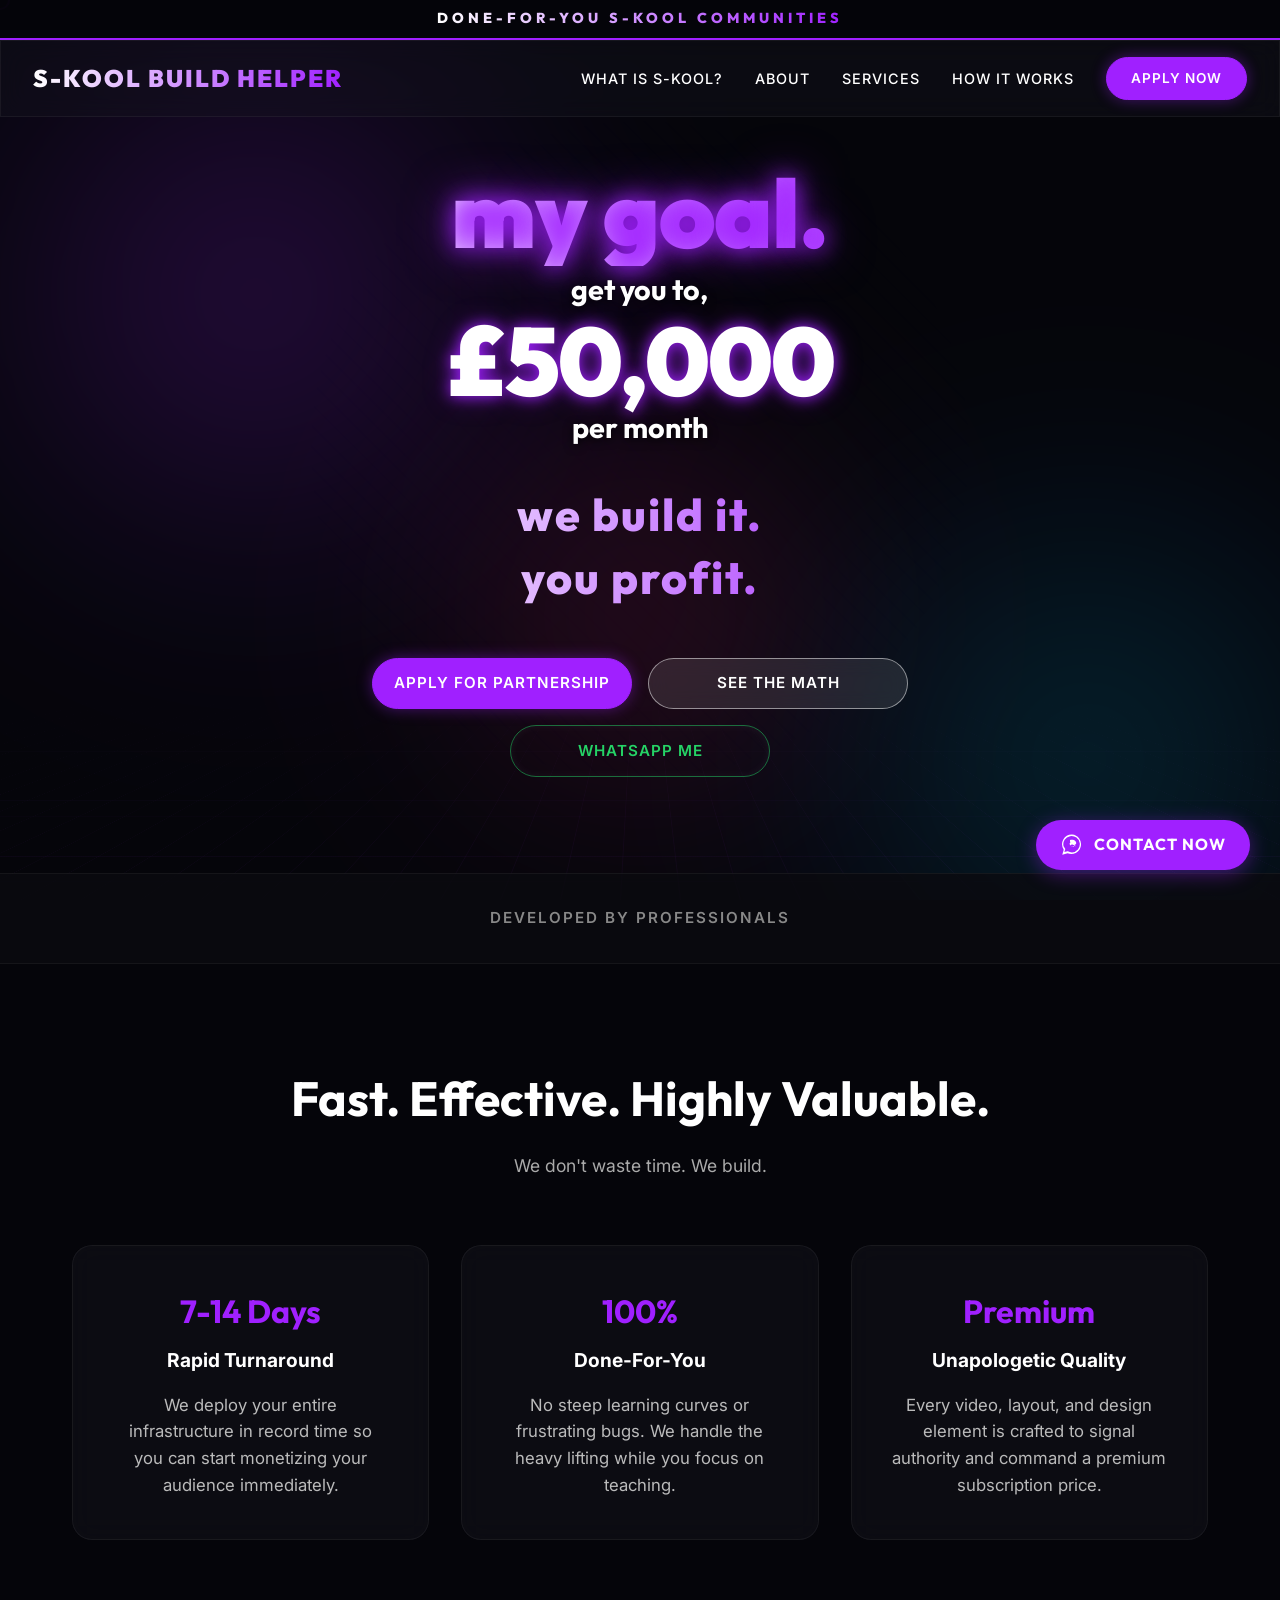
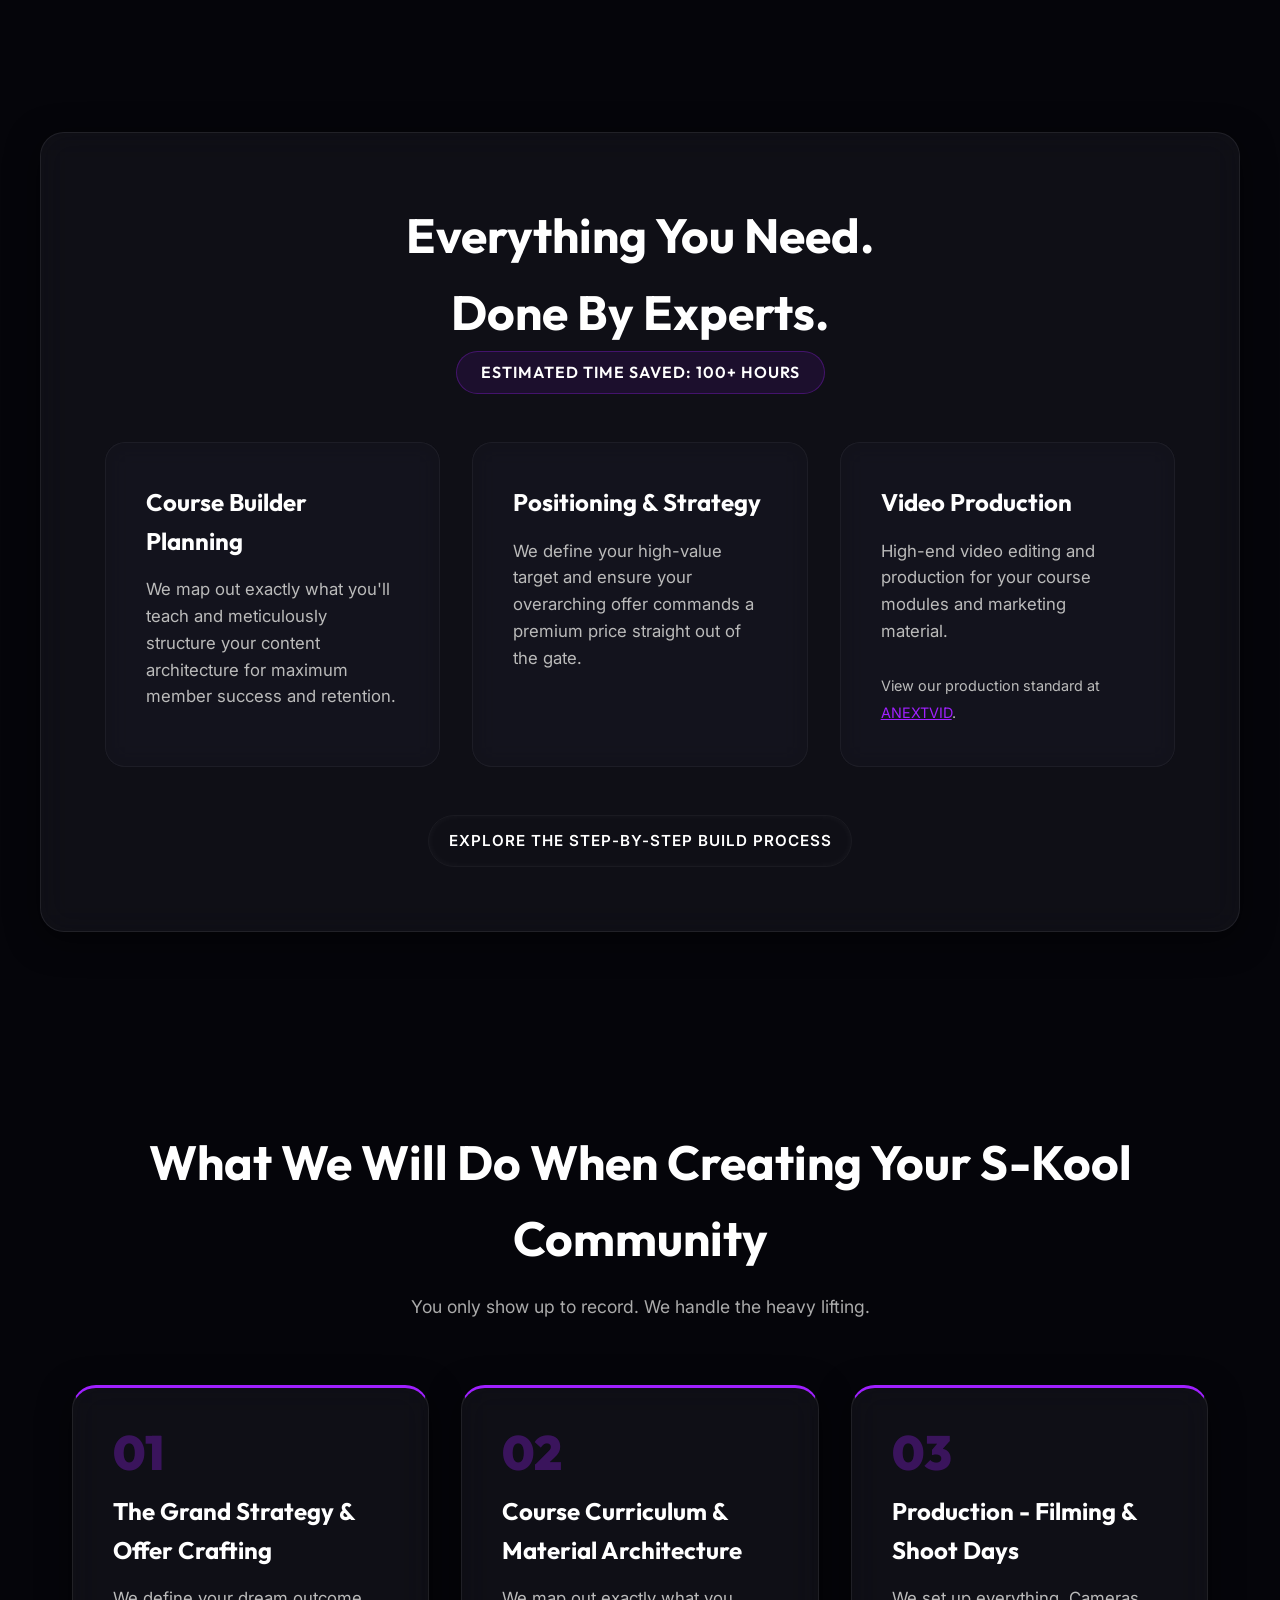
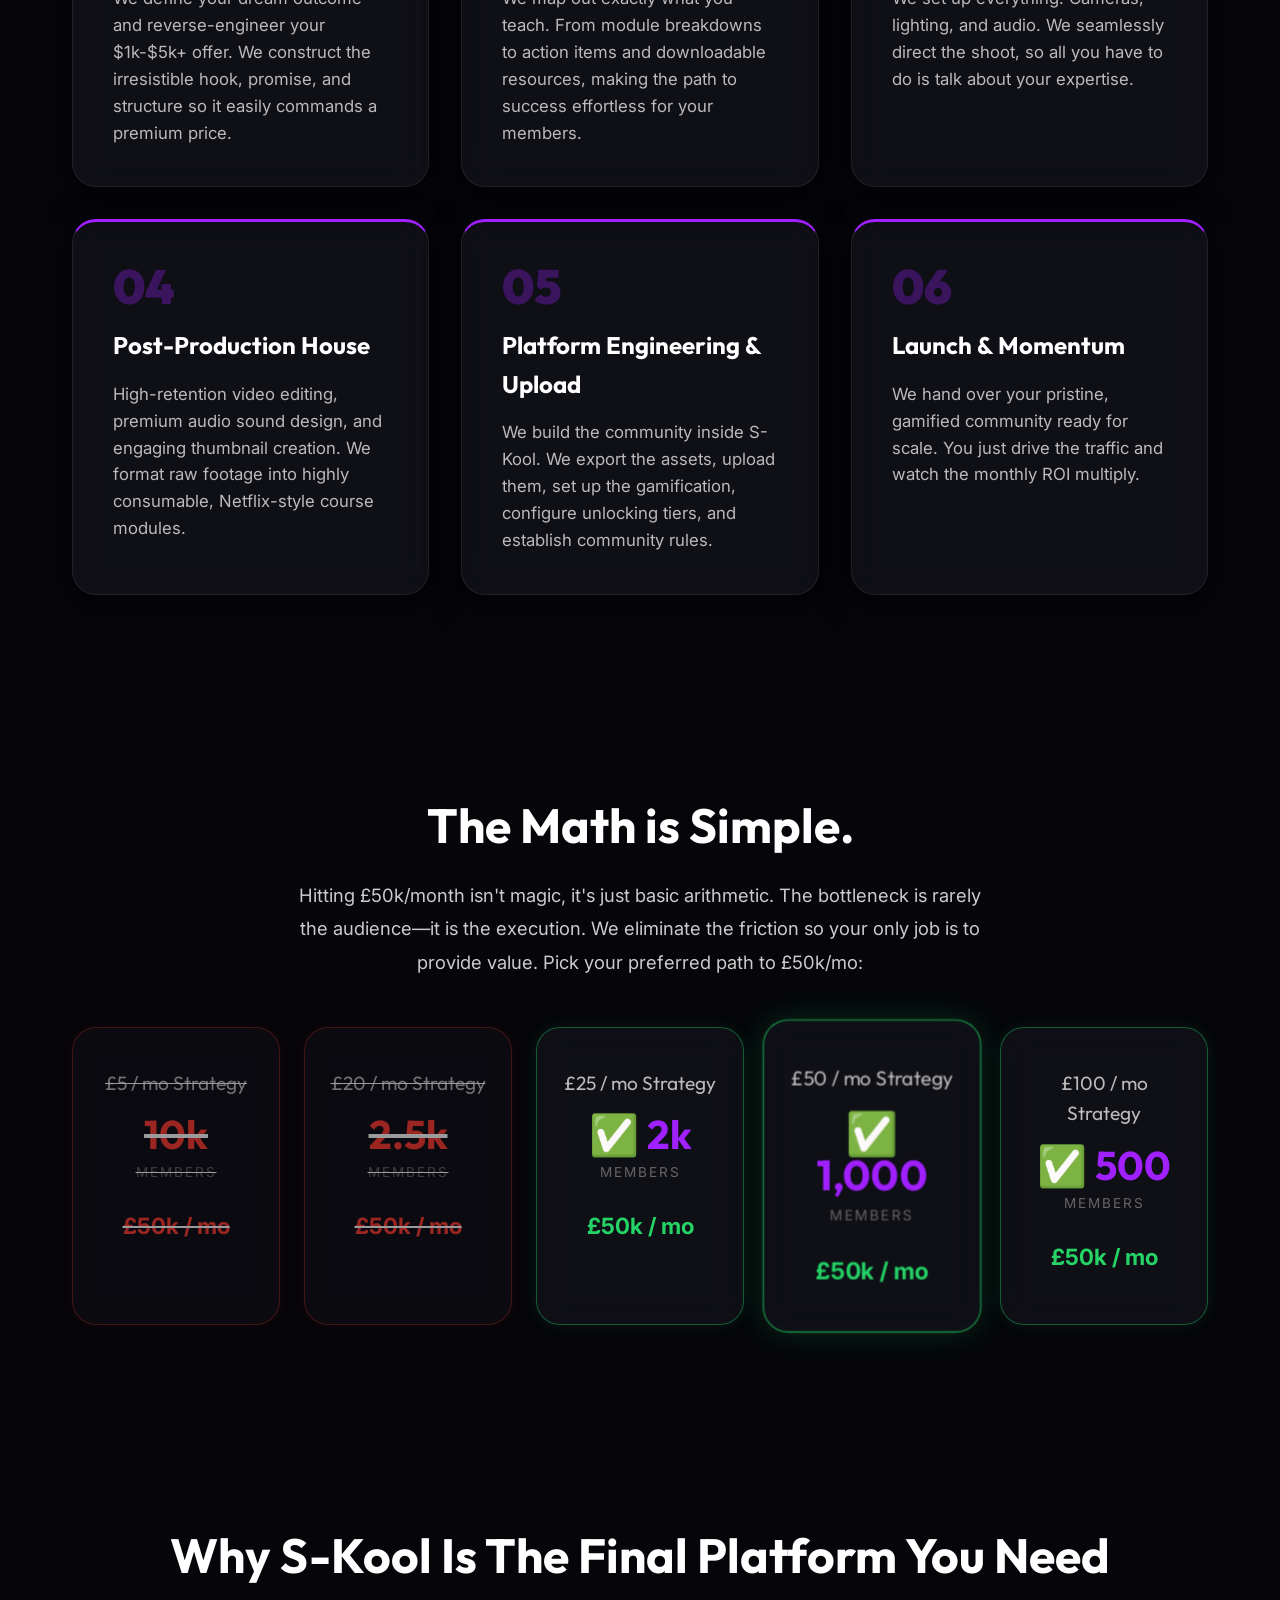
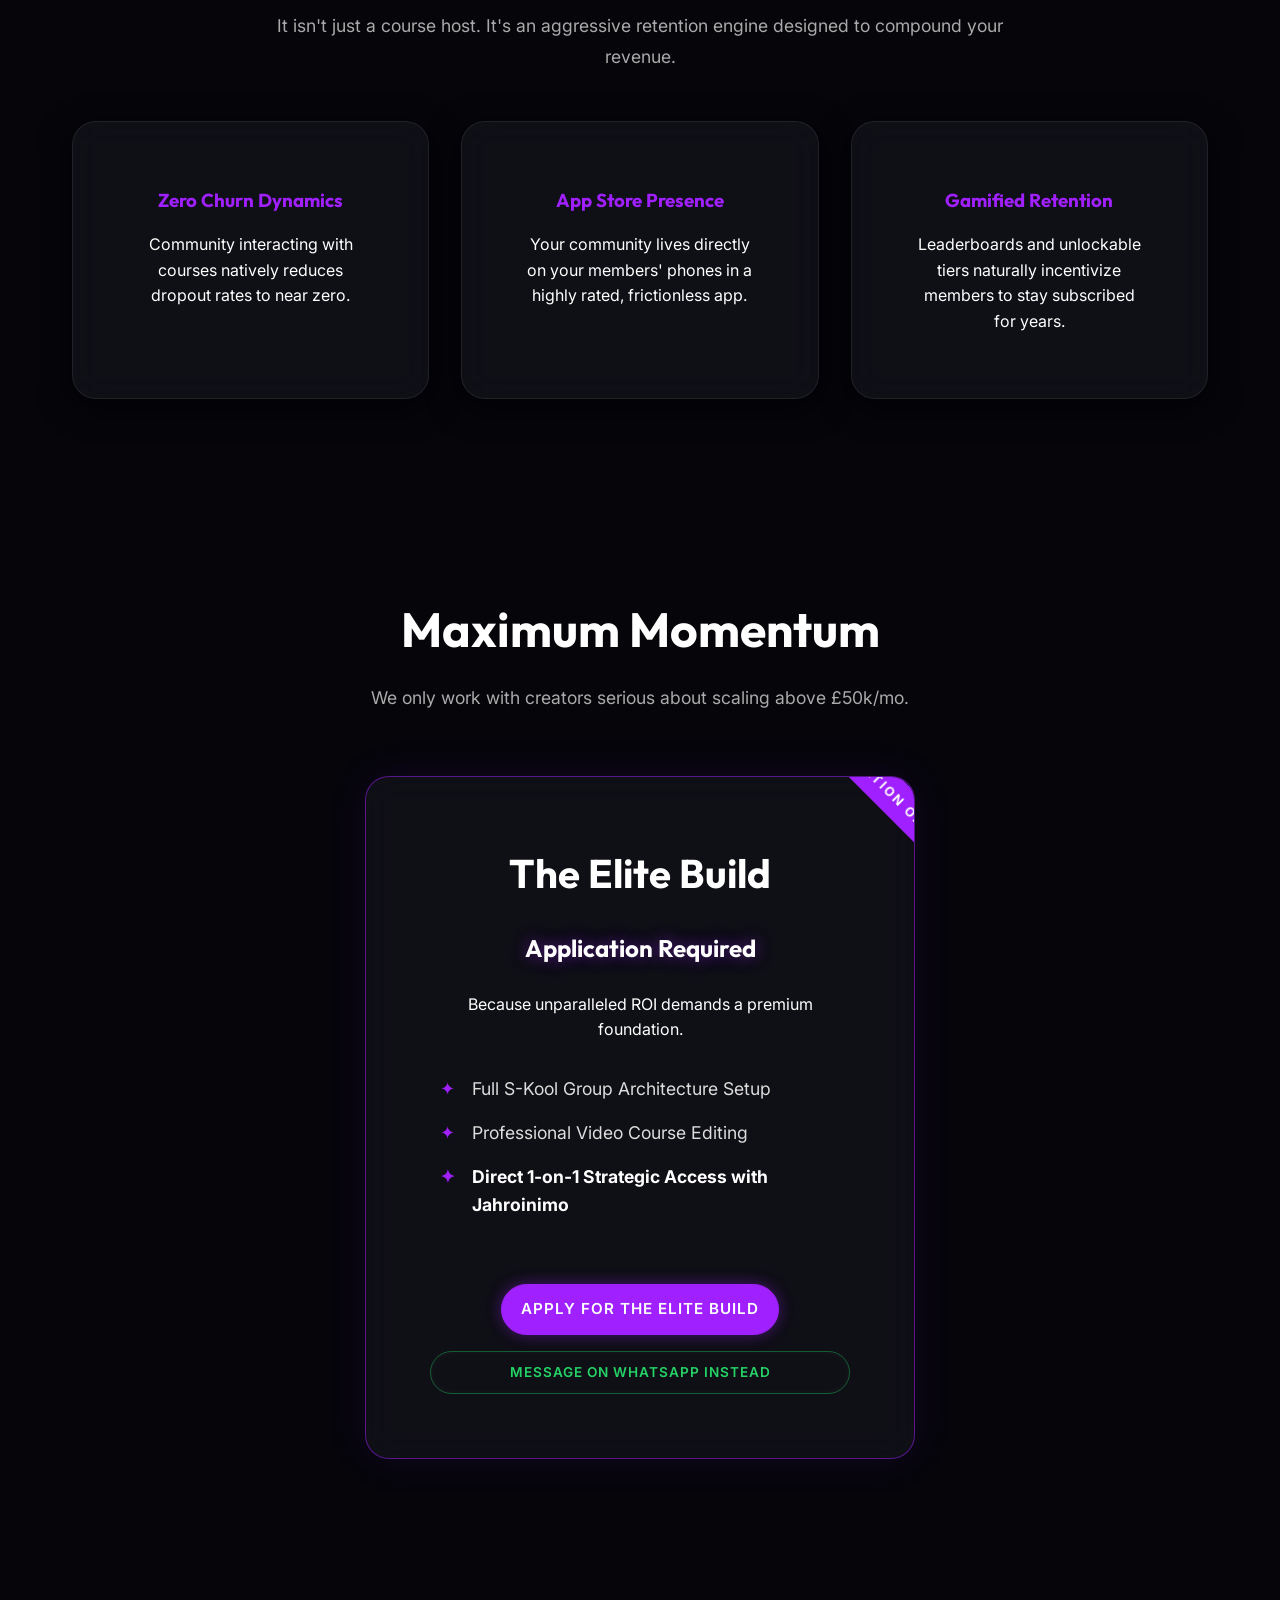
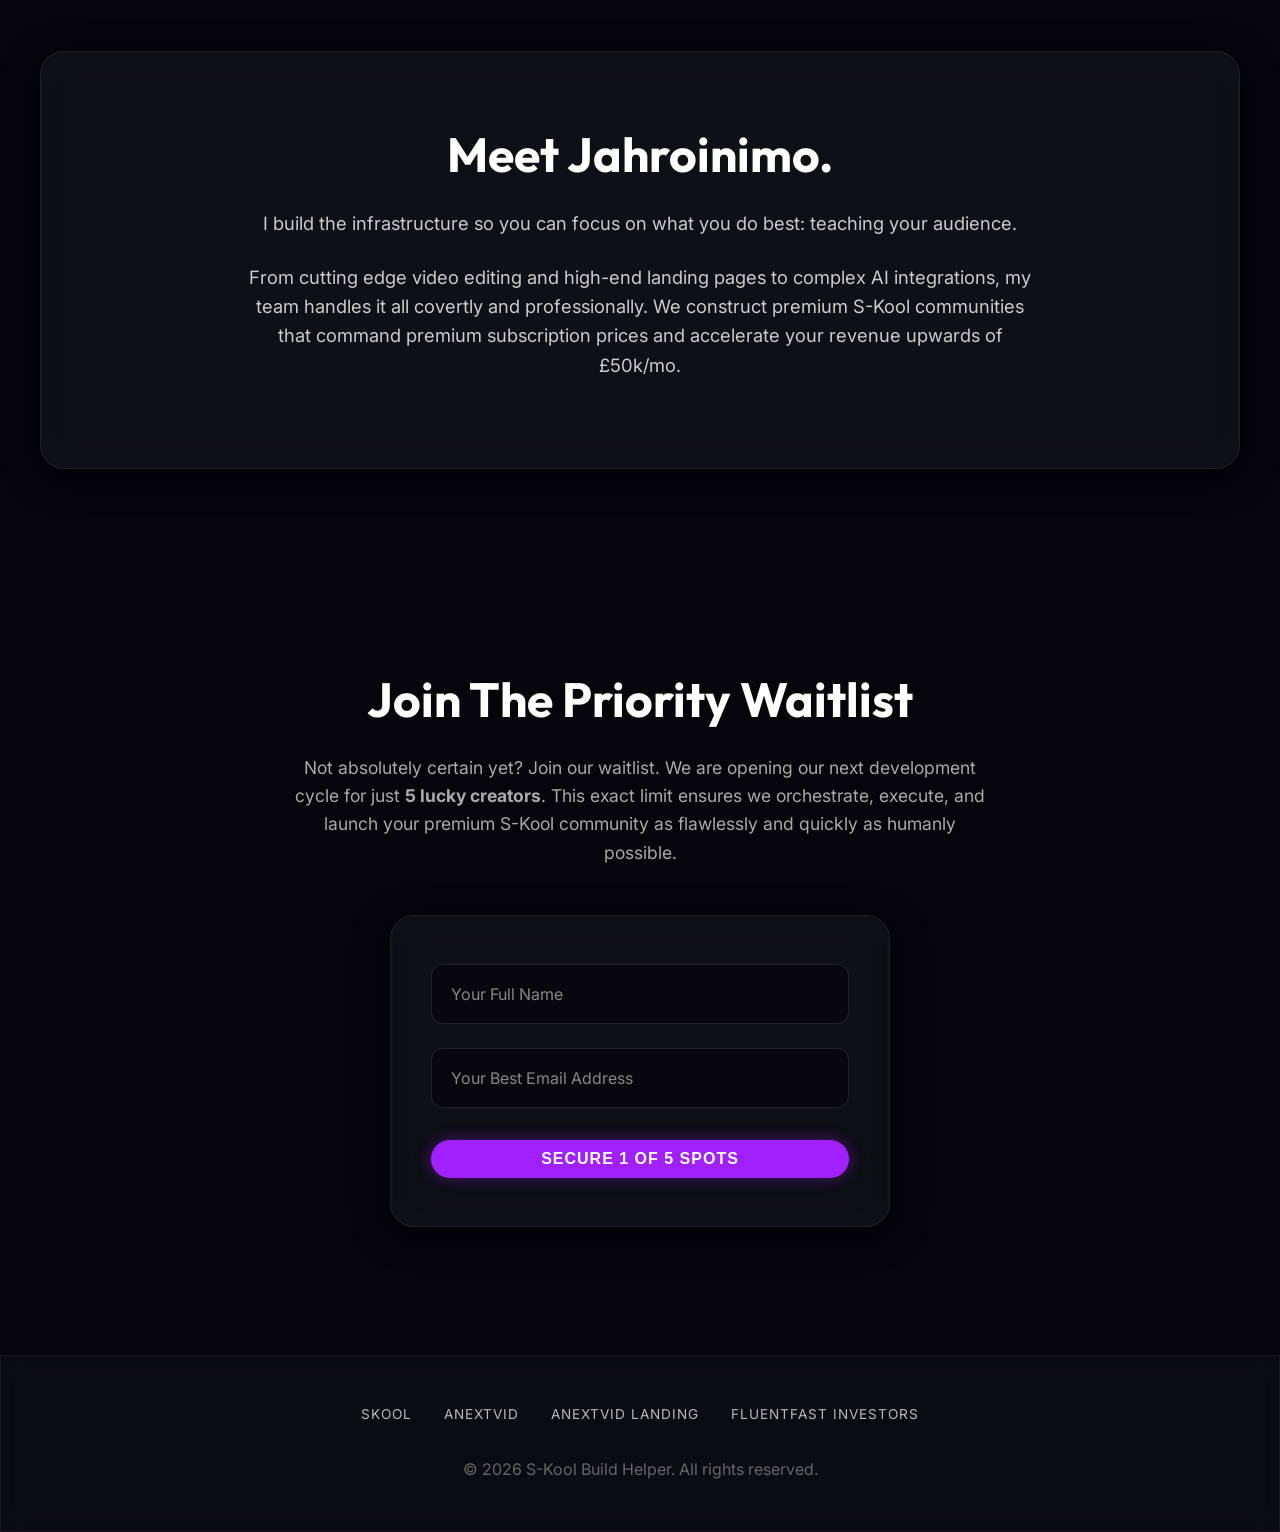
==== commit 8fc45957: "Update layout: explicit fixed top banner, massive shiny text for 'my goal.', scaled up 'we build it." ====
--- a/index.html
+++ b/index.html
@@ -28,13 +28,15 @@
     <div class="orb orb-3"></div>
   </div>
 
-  <nav class="navbar glass">
+  <div class="top-announcement-banner" style="position: fixed; top: 0; left: 0; width: 100%; height: 40px; background: rgba(5, 5, 10, 0.98); z-index: 10000; display: flex; align-items: center; justify-content: center; border-bottom: 2px solid var(--accent-color);">
+    <span class="glowing-subtitle" style="font-size: 0.9rem; letter-spacing: 4px; font-weight: 800; font-family: var(--font-heading); text-transform: uppercase;">
+      DONE-FOR-YOU S-KOOL COMMUNITIES
+    </span>
+  </div>
+
+  <nav class="navbar glass" style="top: 40px; border-bottom: 1px solid var(--glass-border);">
     <div class="nav-container">
       <a href="#" class="logo">S-KOOL BUILD HELPER</a>
-      <span class="glowing-subtitle hide-mobile" style="font-size: 0.8rem; letter-spacing: 3px; font-weight: 700; font-family: var(--font-heading); text-transform: uppercase;">
-        DONE-FOR-YOU S-KOOL COMMUNITIES
-      </span>
-
       <div class="nav-links">
         <a href="#what-is-skool">What is S-Kool?</a>
         <a href="#about">About</a>
@@ -64,50 +66,51 @@
       <div class="hero-content ambient-float">
 
         <h1 style="line-height: 1.1; margin: 1rem 0; width: 100%">
-          <span class="title-surge delay-2" style="
+          <span class="title-surge delay-2 glowing-subtitle" style="
                 display: block;
-                font-size: clamp(1.8rem, 5vw, 2.5rem);
+                font-size: clamp(3rem, 10vw, 6rem);
+                font-weight: 900;
                 color: #ffffff;
-                text-shadow: 0 2px 10px rgba(0, 0, 0, 0.8);
+                text-shadow: 0 0 25px var(--accent-color), 0 0 50px rgba(160, 32, 255, 0.6);
                 text-transform: lowercase;
+                letter-spacing: -1px;
+                margin-bottom: 0.5rem;
               ">my goal.</span>
           <span class="title-surge delay-3" style="
                 display: block;
-                font-size: clamp(2rem, 6vw, 3rem);
+                font-size: clamp(1.2rem, 3.5vw, 1.8rem);
                 color: #ffffff;
                 text-shadow: 0 2px 10px rgba(0, 0, 0, 0.8);
                 text-transform: lowercase;
               ">get you to,</span>
           <span class="title-surge delay-4" style="
                 display: block;
-                font-size: clamp(4rem, 15vw, 8rem);
+                font-size: clamp(3.5rem, 10vw, 6rem);
                 font-weight: 900;
                 color: #ffffff;
-                text-shadow:
-                  0 0 20px var(--accent-color),
-                  0 0 40px rgba(160, 32, 255, 0.4);
+                text-shadow: 0 0 15px var(--accent-color), 0 0 30px rgba(160, 32, 255, 0.3);
                 letter-spacing: -2px;
                 line-height: 1;
                 margin-top: 0.5rem;
               ">£50,000</span>
           <span class="title-surge delay-4" style="
                 display: block;
-                font-size: clamp(1.8rem, 5vw, 2.5rem);
+                font-size: clamp(1.2rem, 3.5vw, 1.8rem);
                 color: #ffffff;
                 text-shadow: 0 2px 10px rgba(0, 0, 0, 0.8);
                 text-transform: lowercase;
-                margin-top: -0.5rem;
+                margin-top: 0.2rem;
               ">per month</span>
         </h1>
-        <p class="hero-description title-surge delay-4" style="
-              font-size: clamp(1.1rem, 3.5vw, 1.5rem);
+        <p class="hero-description title-surge delay-4 glowing-subtitle" style="
+              font-size: clamp(1.6rem, 5vw, 2.8rem);
               font-family: var(--font-heading);
-              font-weight: 600;
+              font-weight: 800;
               color: #fff;
-              letter-spacing: 3px;
+              letter-spacing: 2px;
               text-transform: lowercase;
-              margin-top: 2rem;
-              line-height: 1.5;
+              margin-top: 2.5rem;
+              line-height: 1.4;
             ">
           we build it.<br />you profit.
         </p>
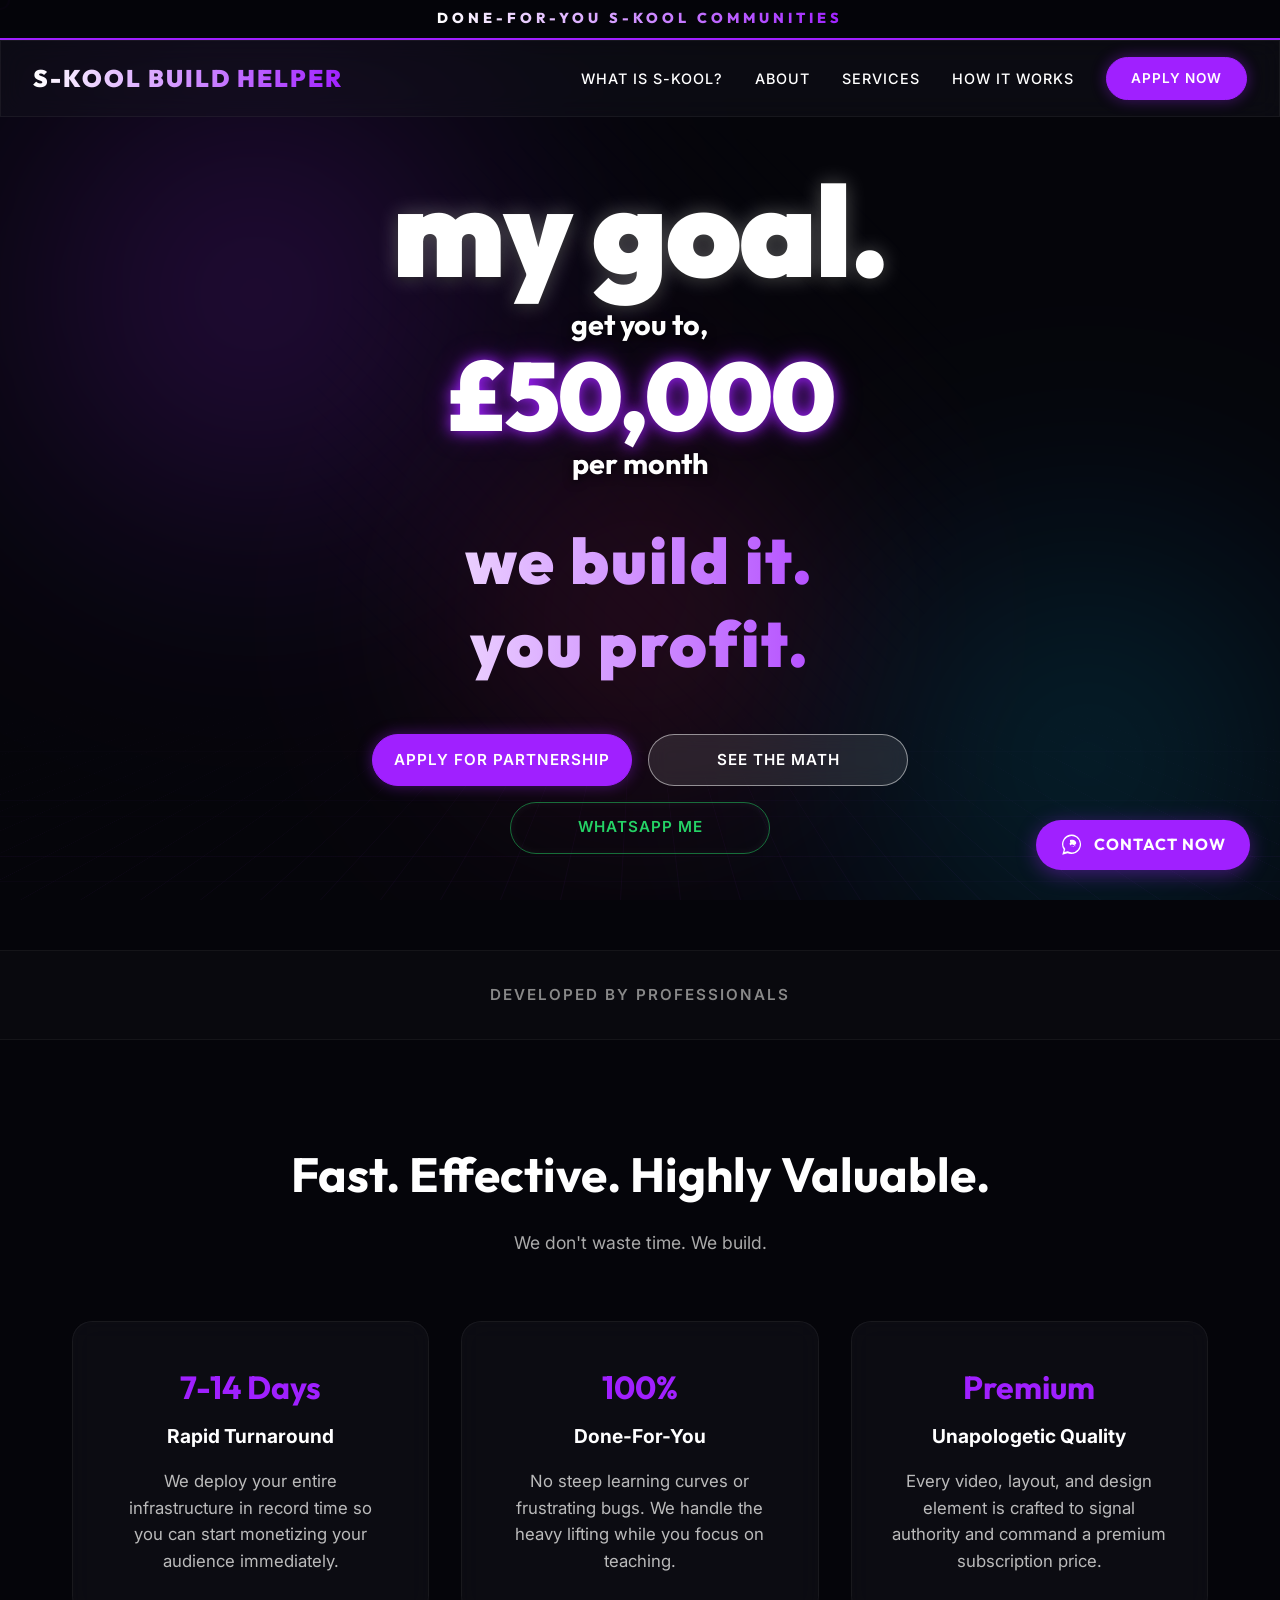
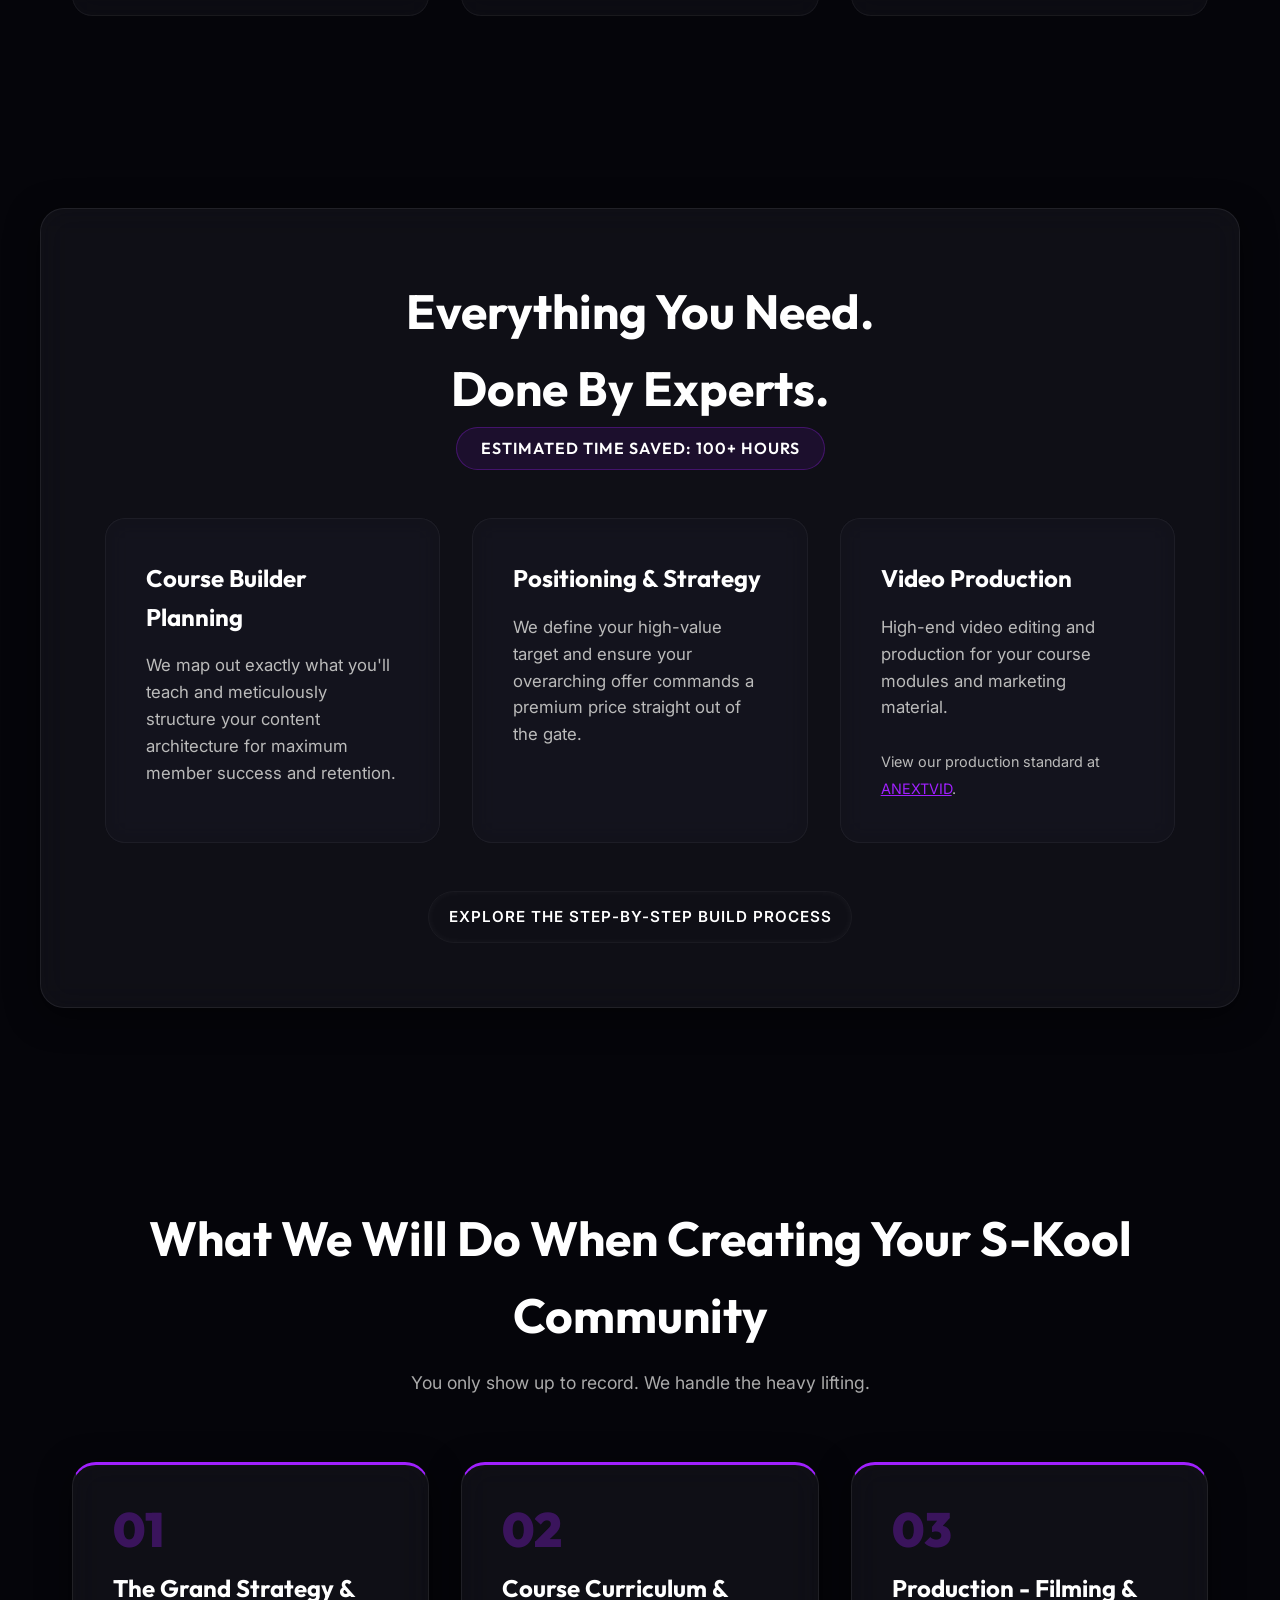
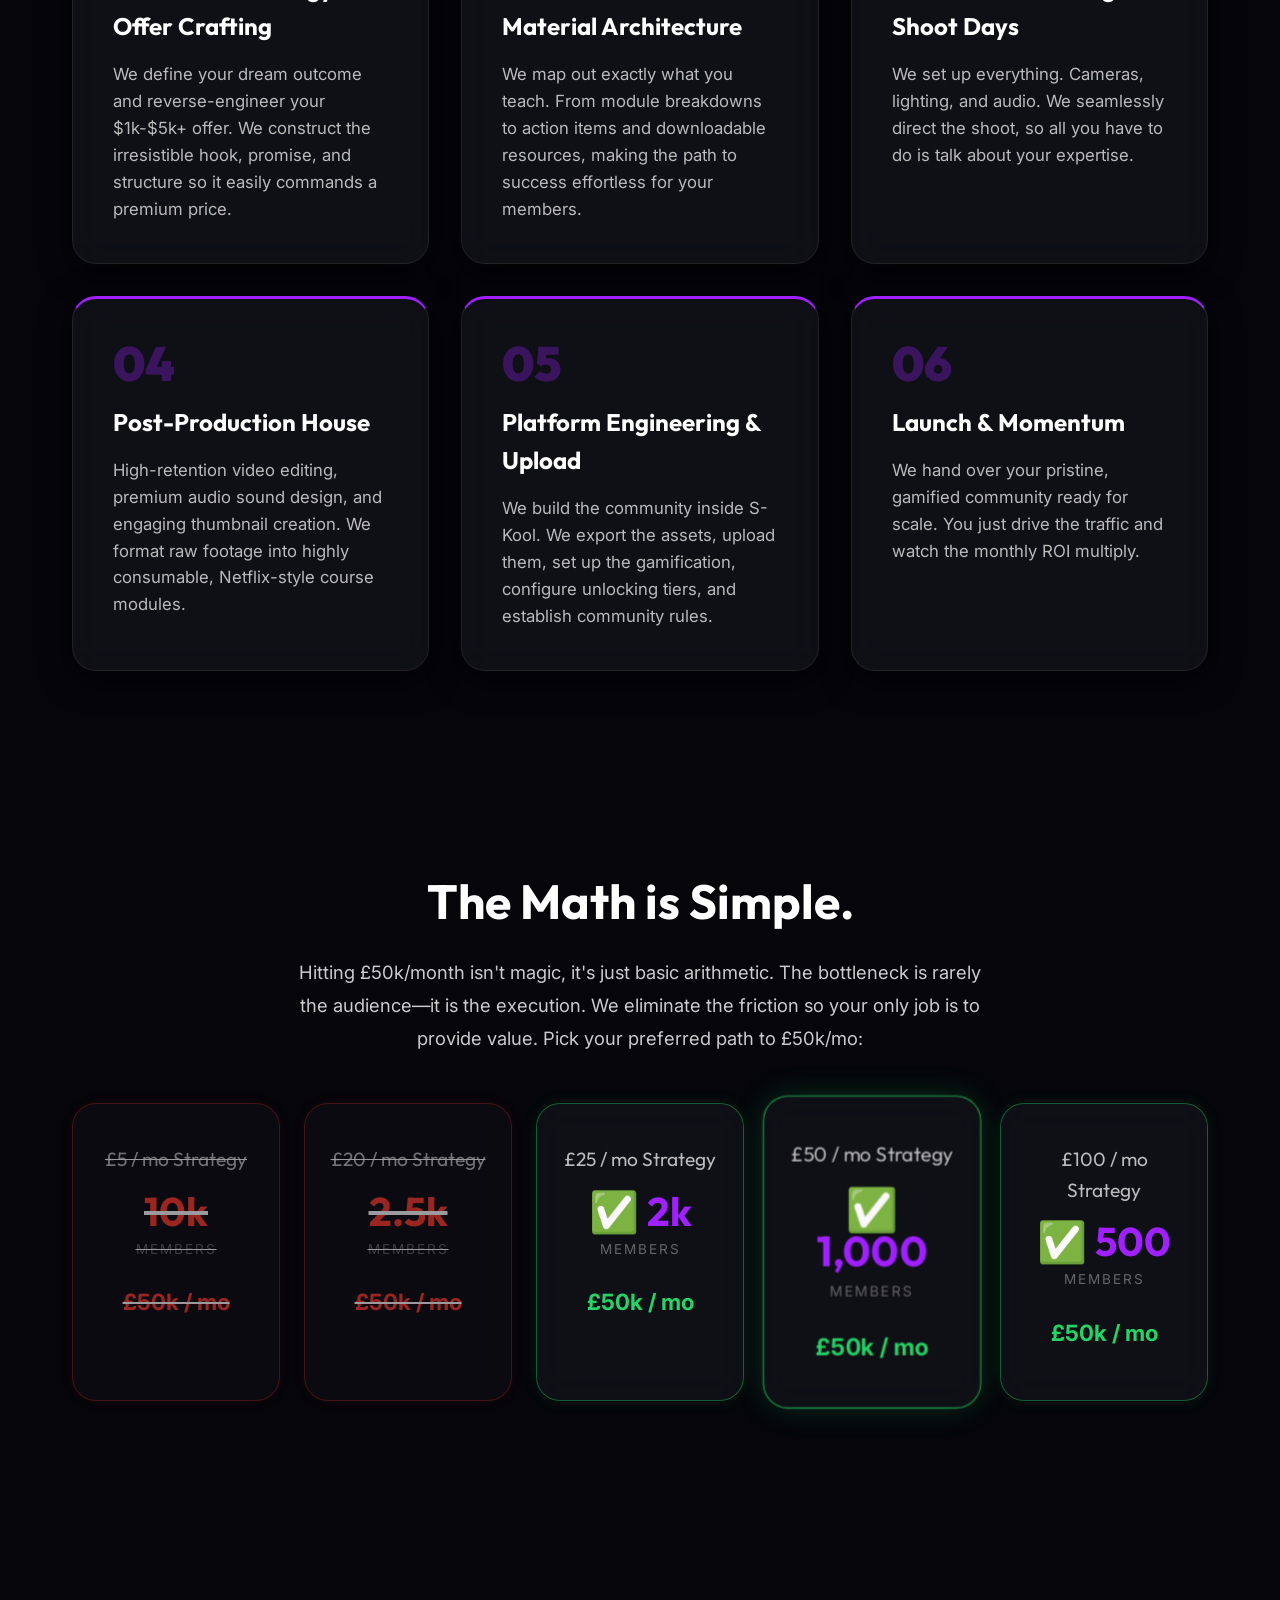
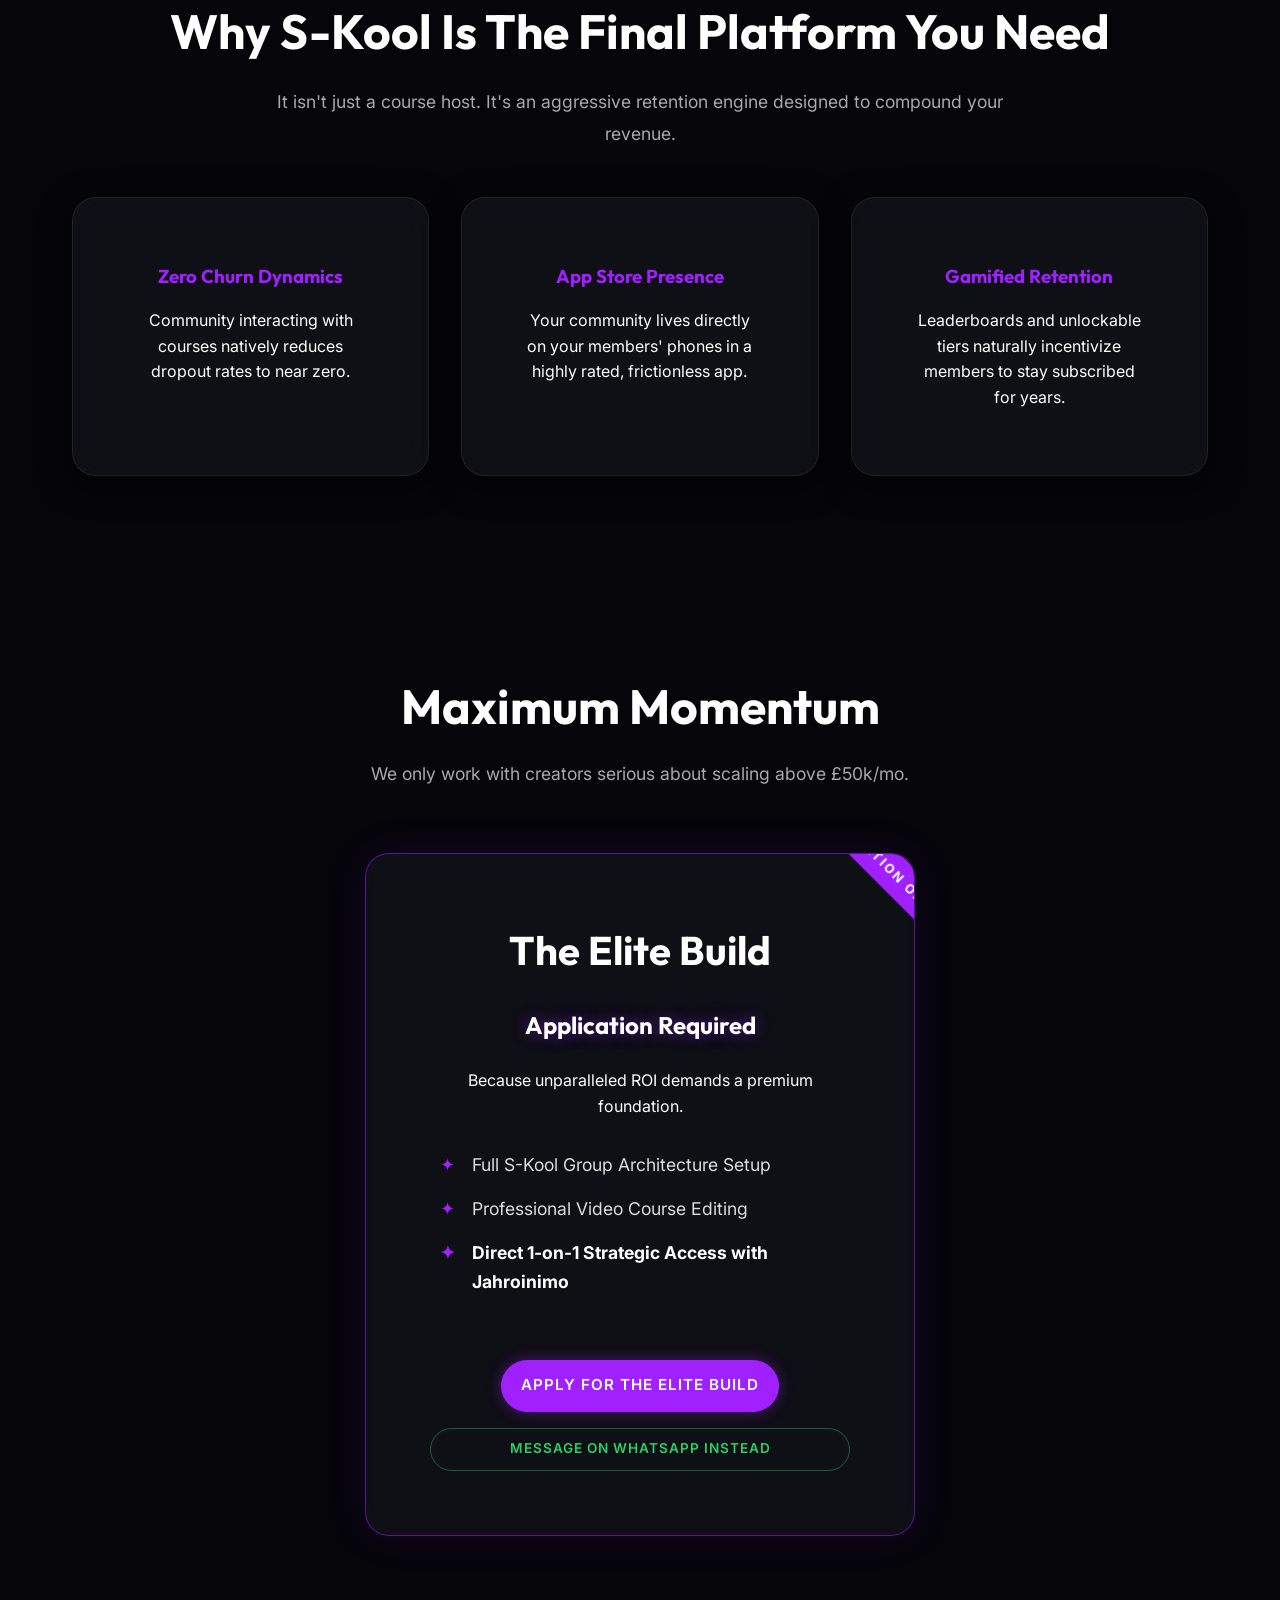
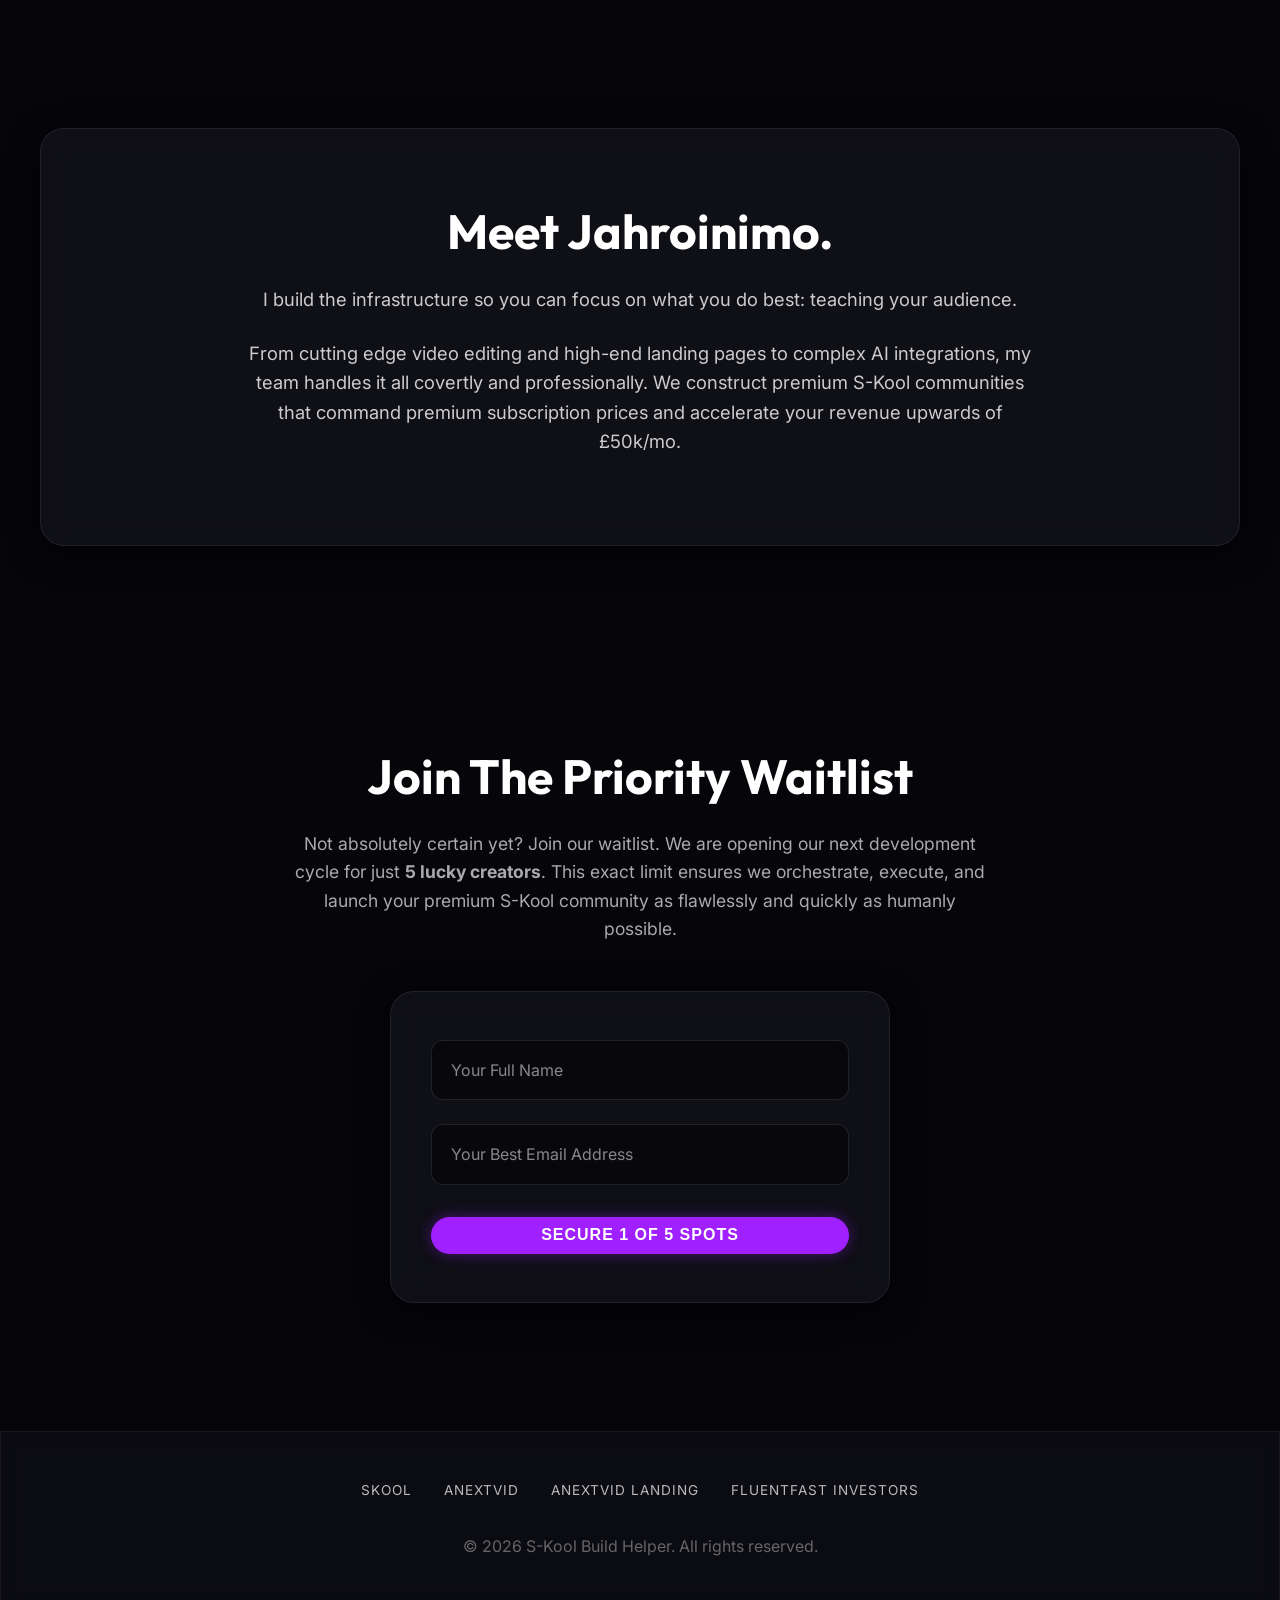
==== commit f170d105: "Update hero typography: switch 'my goal.' to white shadow and increase sizing, enlarge 'we build it." ====
--- a/index.html
+++ b/index.html
@@ -66,14 +66,14 @@
       <div class="hero-content ambient-float">
 
         <h1 style="line-height: 1.1; margin: 1rem 0; width: 100%">
-          <span class="title-surge delay-2 glowing-subtitle" style="
+          <span class="title-surge delay-2" style="
                 display: block;
-                font-size: clamp(3rem, 10vw, 6rem);
+                font-size: clamp(4rem, 15vw, 8rem);
                 font-weight: 900;
                 color: #ffffff;
-                text-shadow: 0 0 25px var(--accent-color), 0 0 50px rgba(160, 32, 255, 0.6);
+                text-shadow: 0 0 20px rgba(255, 255, 255, 0.3), 0 2px 10px rgba(0, 0, 0, 0.8);
                 text-transform: lowercase;
-                letter-spacing: -1px;
+                letter-spacing: -2px;
                 margin-bottom: 0.5rem;
               ">my goal.</span>
           <span class="title-surge delay-3" style="
@@ -103,14 +103,14 @@
               ">per month</span>
         </h1>
         <p class="hero-description title-surge delay-4 glowing-subtitle" style="
-              font-size: clamp(1.6rem, 5vw, 2.8rem);
+              font-size: clamp(2rem, 6vw, 4rem);
               font-family: var(--font-heading);
-              font-weight: 800;
+              font-weight: 900;
               color: #fff;
               letter-spacing: 2px;
               text-transform: lowercase;
               margin-top: 2.5rem;
-              line-height: 1.4;
+              line-height: 1.3;
             ">
           we build it.<br />you profit.
         </p>
--- a/styles.css
+++ b/styles.css
@@ -616,7 +616,9 @@
   background: rgba(0, 0, 0, 0.4);
   color: #fff;
   font-family: var(--font-body);
-  font-size: 1rem;
+  font-size: 16px !important;
+  appearance: none;
+  -webkit-appearance: none;
   outline: none;
   transition: all 0.3s ease;
 }
@@ -809,8 +811,42 @@
   .glass-card {
     padding: 2.5rem 1.5rem;
   }
-  .nav-links {
+  .container {
+    padding: 0 1.2rem;
+  }
+  .waitlist-form {
+    padding: 1.5rem 1rem !important;
+  }
+  .logo {
+    font-size: 1.2rem;
+  }
+  .section-title {
+    font-size: 2rem !important;
+  }
+  .hero-actions .btn {
+    padding: 1rem 1.5rem !important;
+  }
+  .form-submit {
+    padding: 1rem !important;
+    font-size: 1rem !important;
+  }
+  .nav-links:not(.keep-mobile) {
     display: none;
+  }
+  .keep-mobile {
+    display: flex !important;
+    flex-wrap: wrap;
+    gap: 1rem !important;
+    justify-content: center;
+  }
+  .desktop-nav {
+    padding: 1rem !important;
+    flex-direction: column;
+    gap: 0.5rem;
+  }
+  .top-announcement-banner span {
+    font-size: 0.65rem !important;
+    letter-spacing: 2px !important;
   }
   .hide-mobile {
     display: none !important;
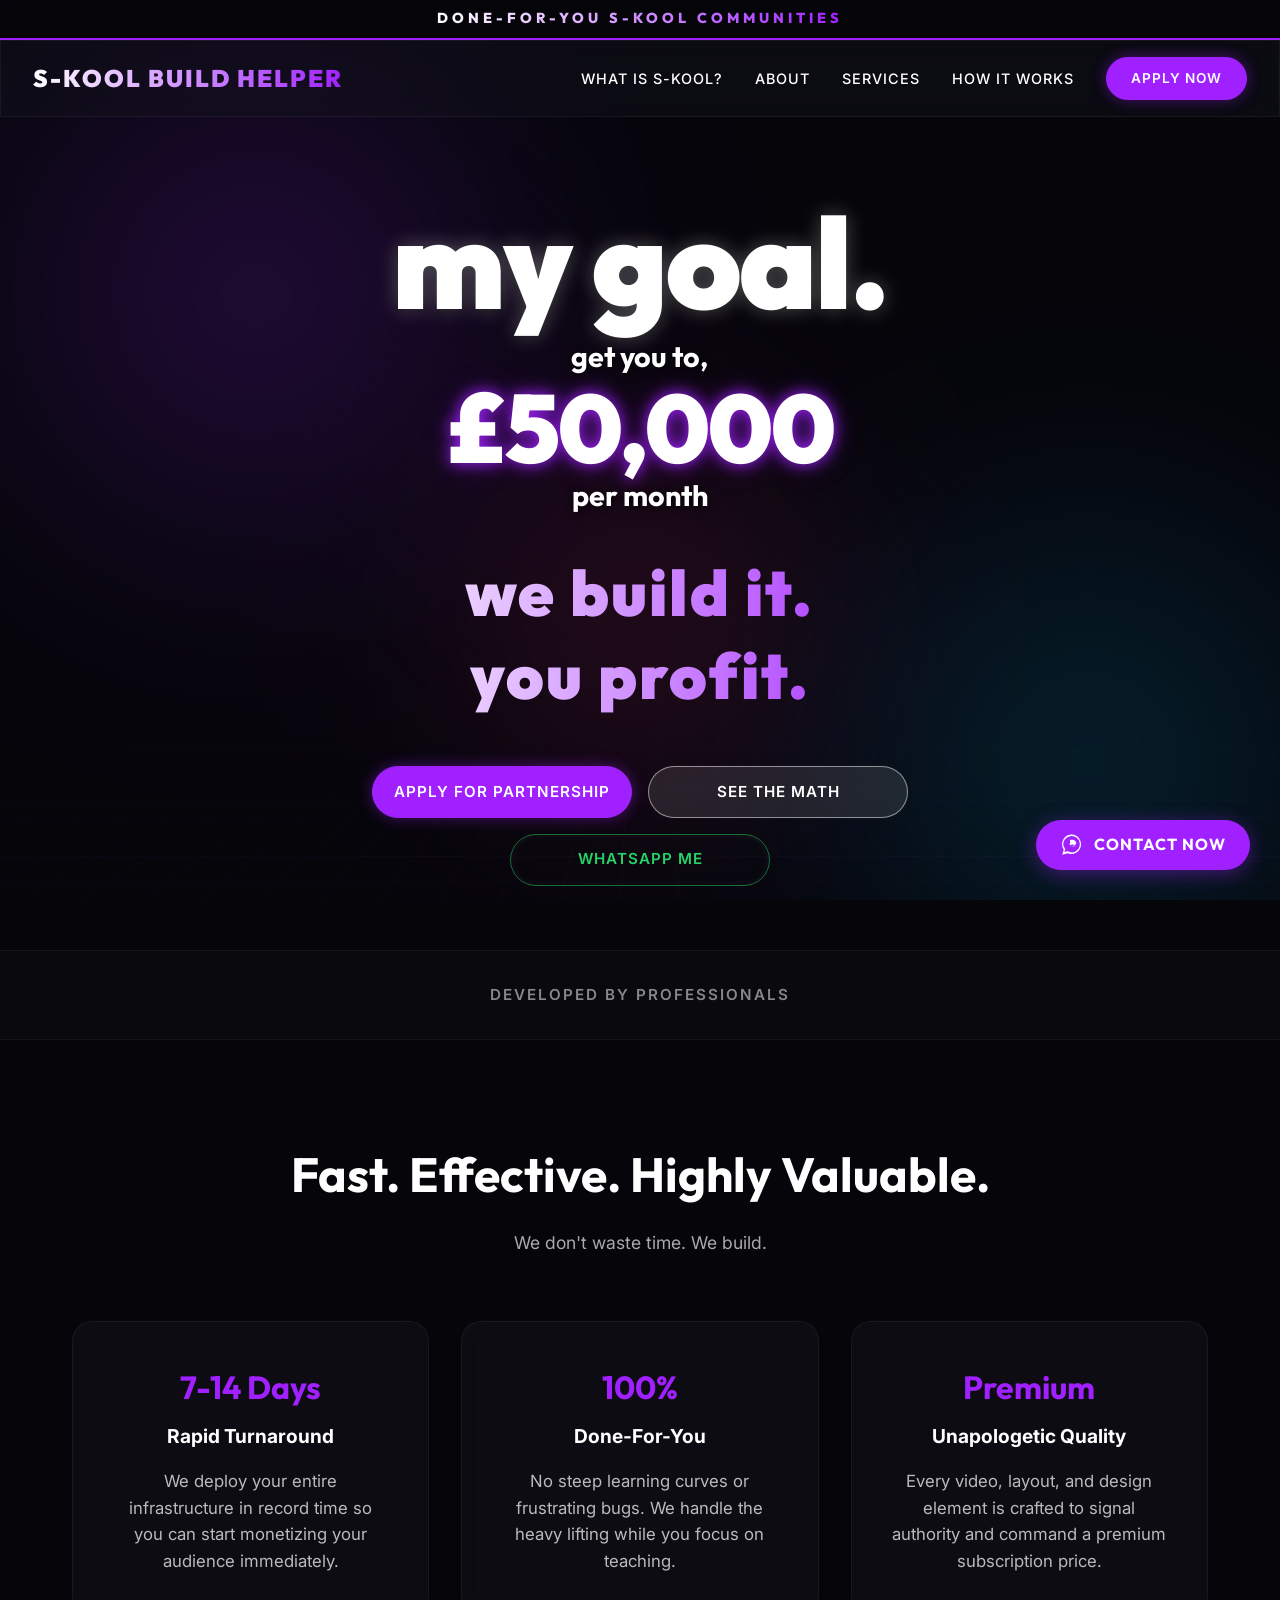
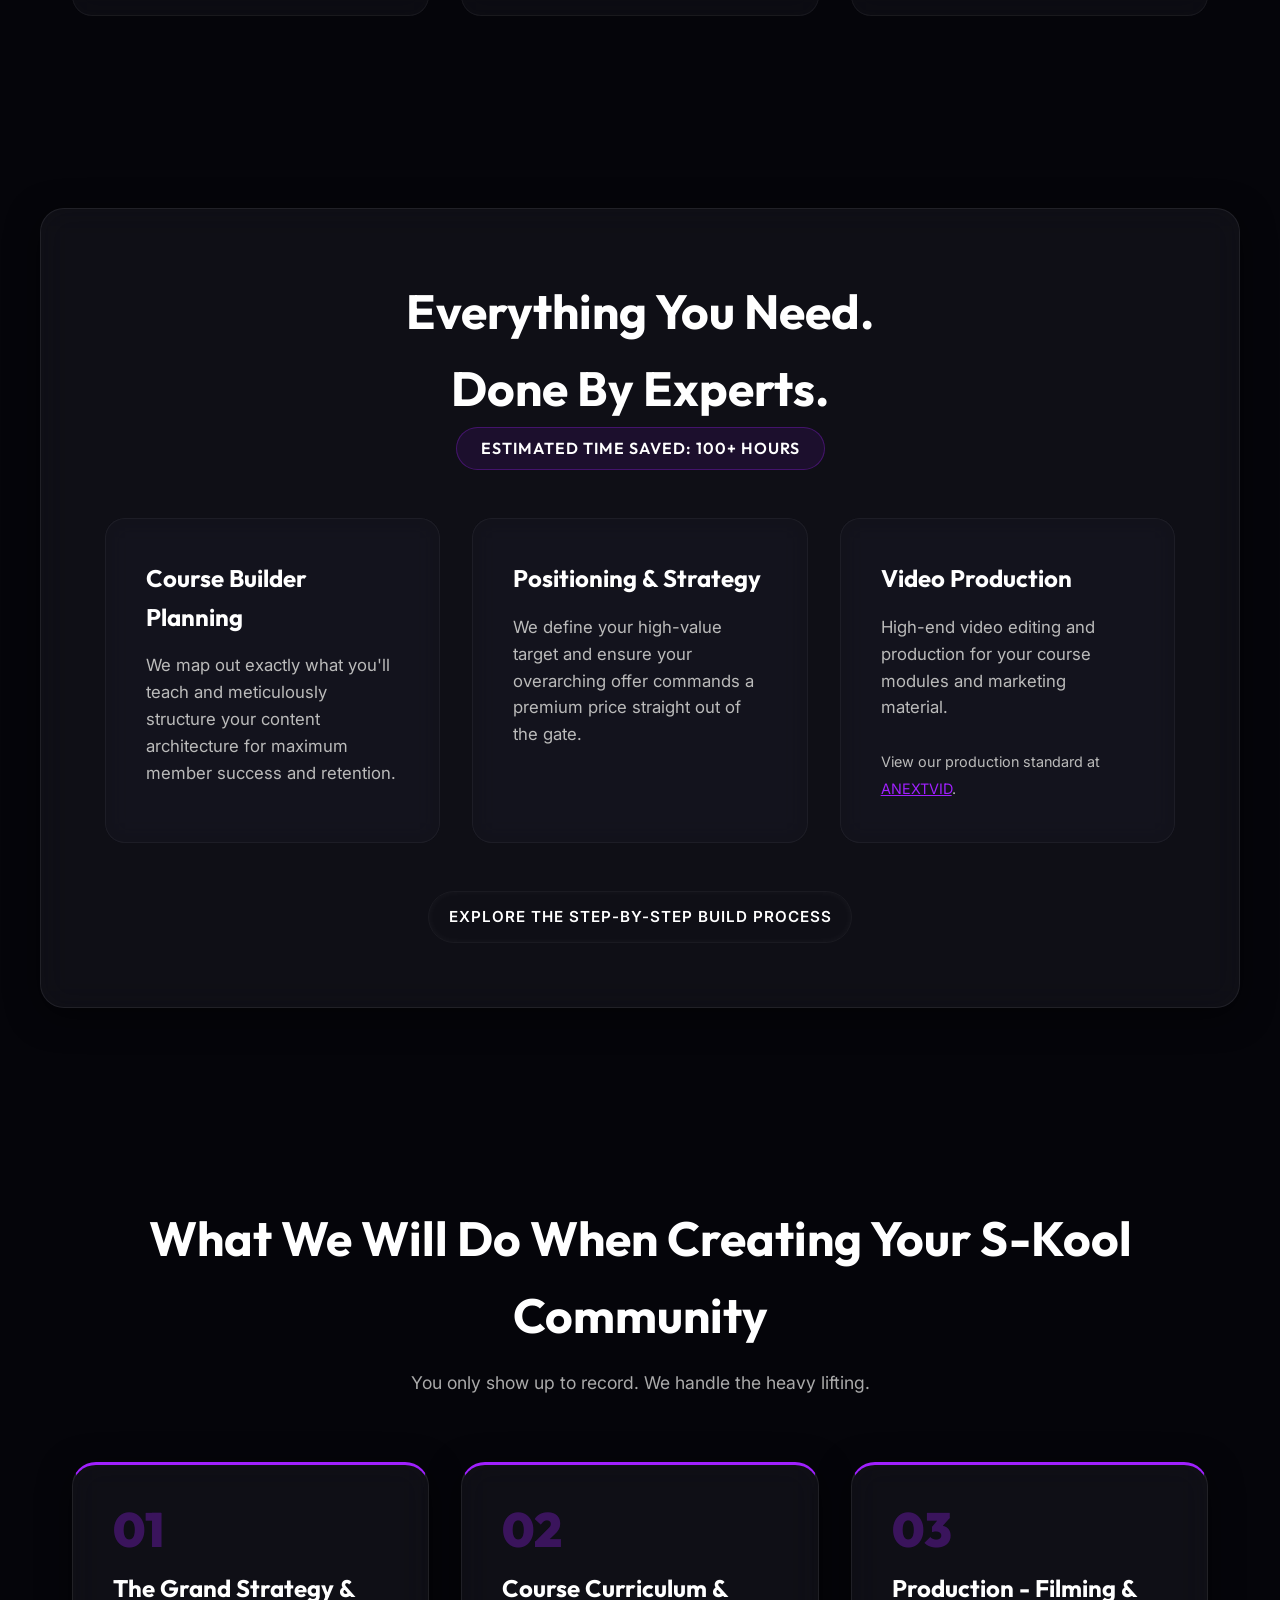
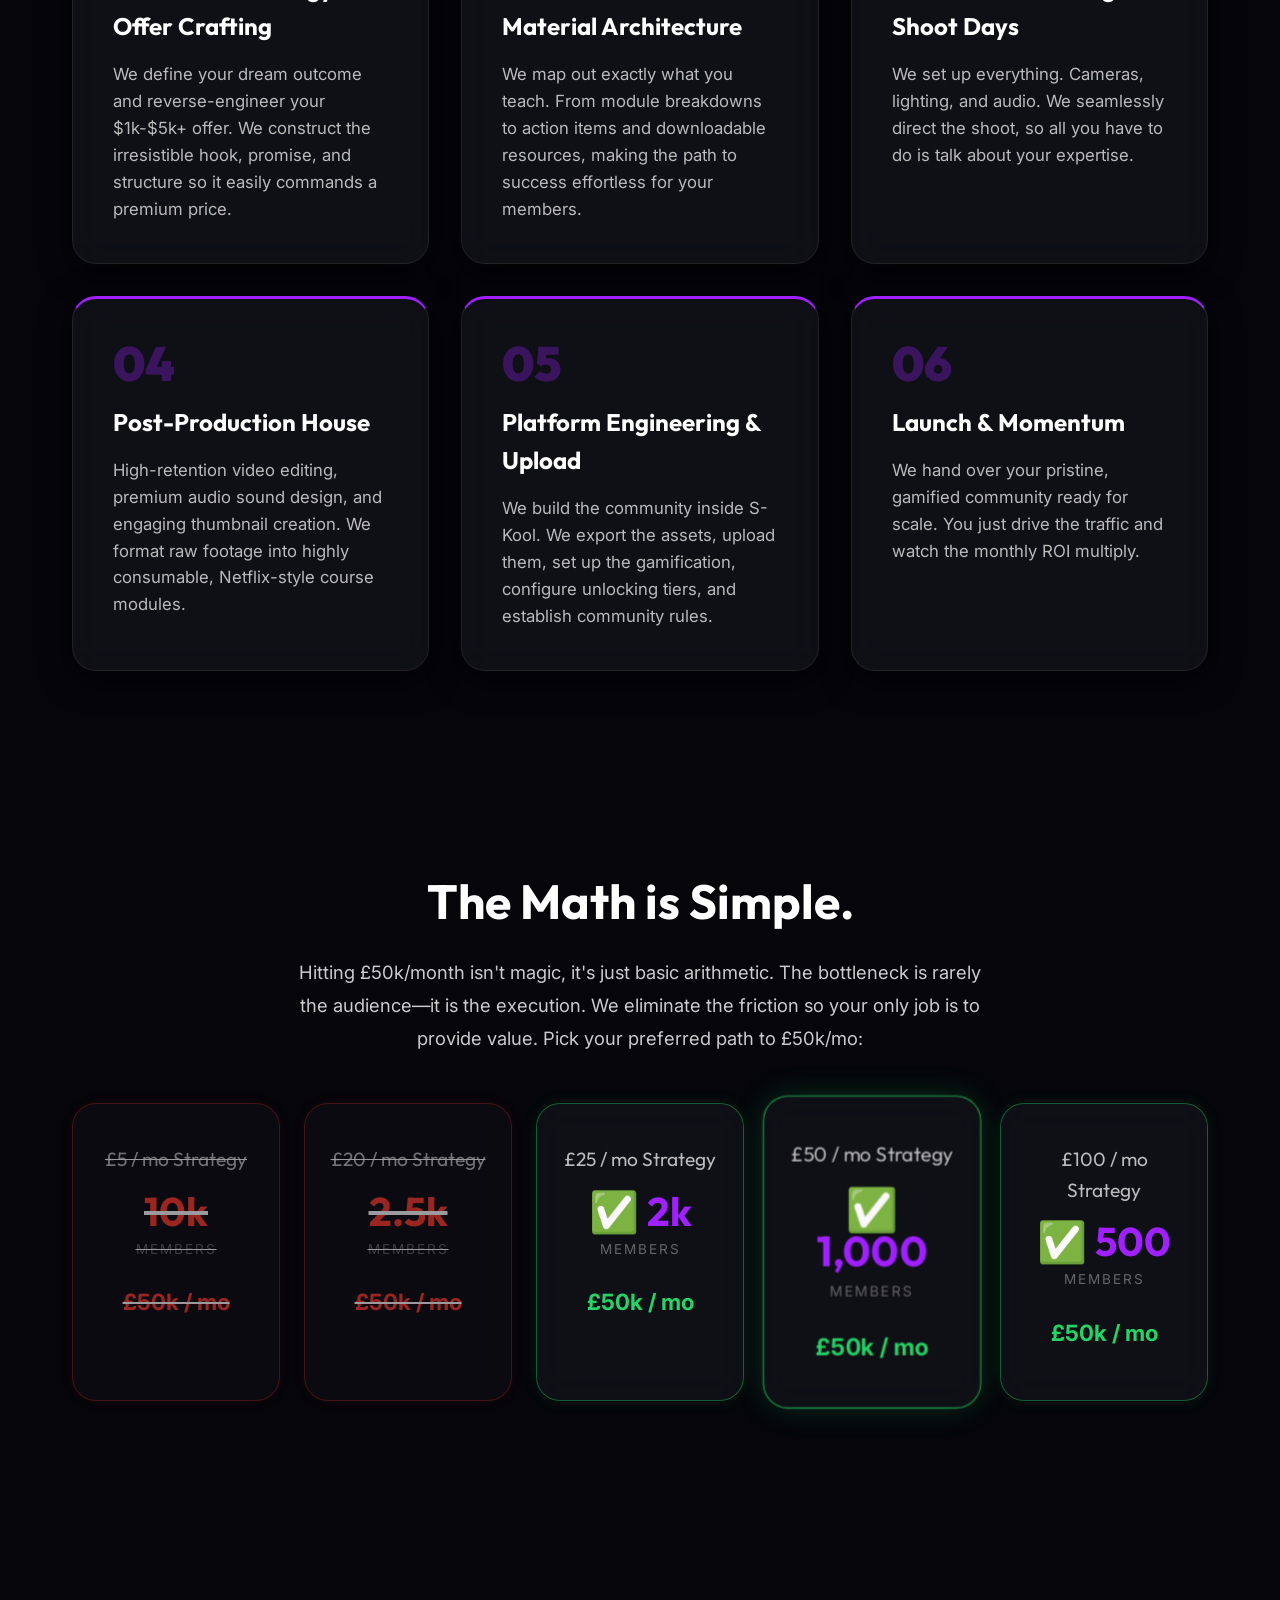
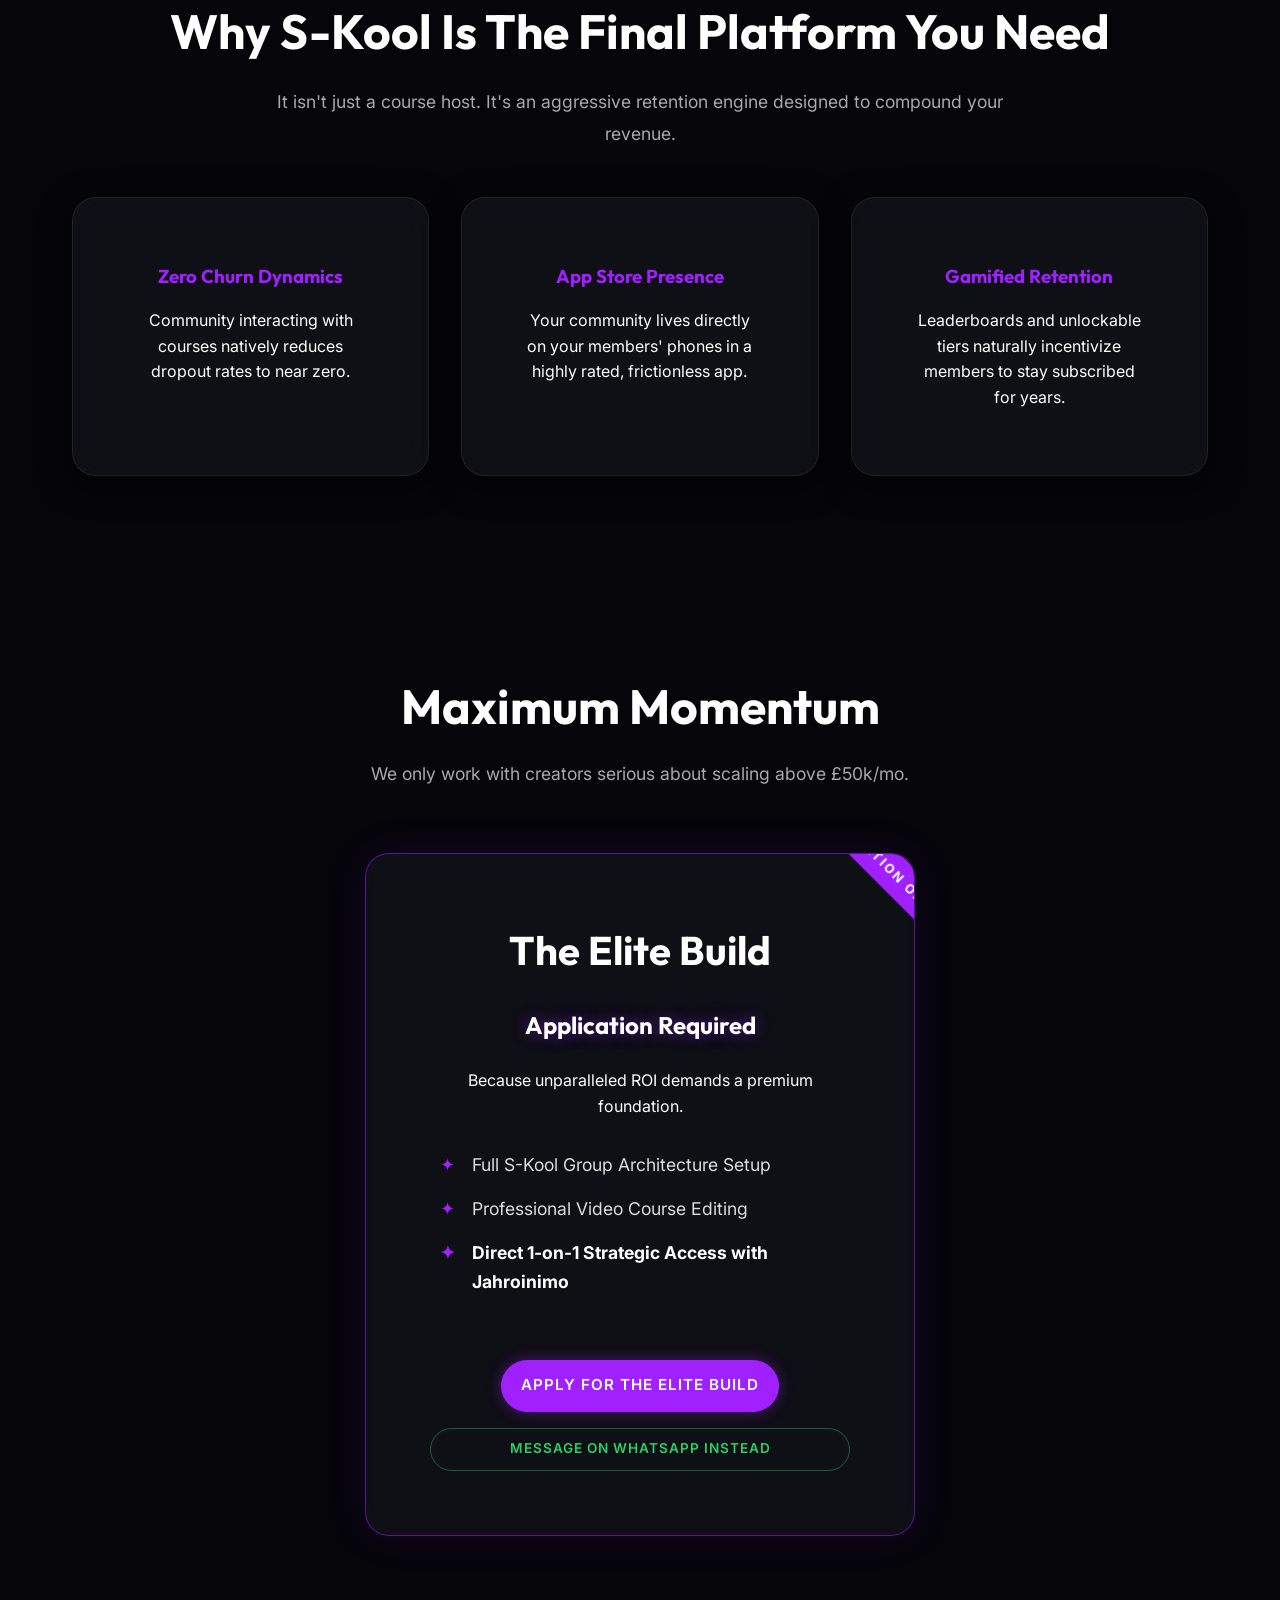
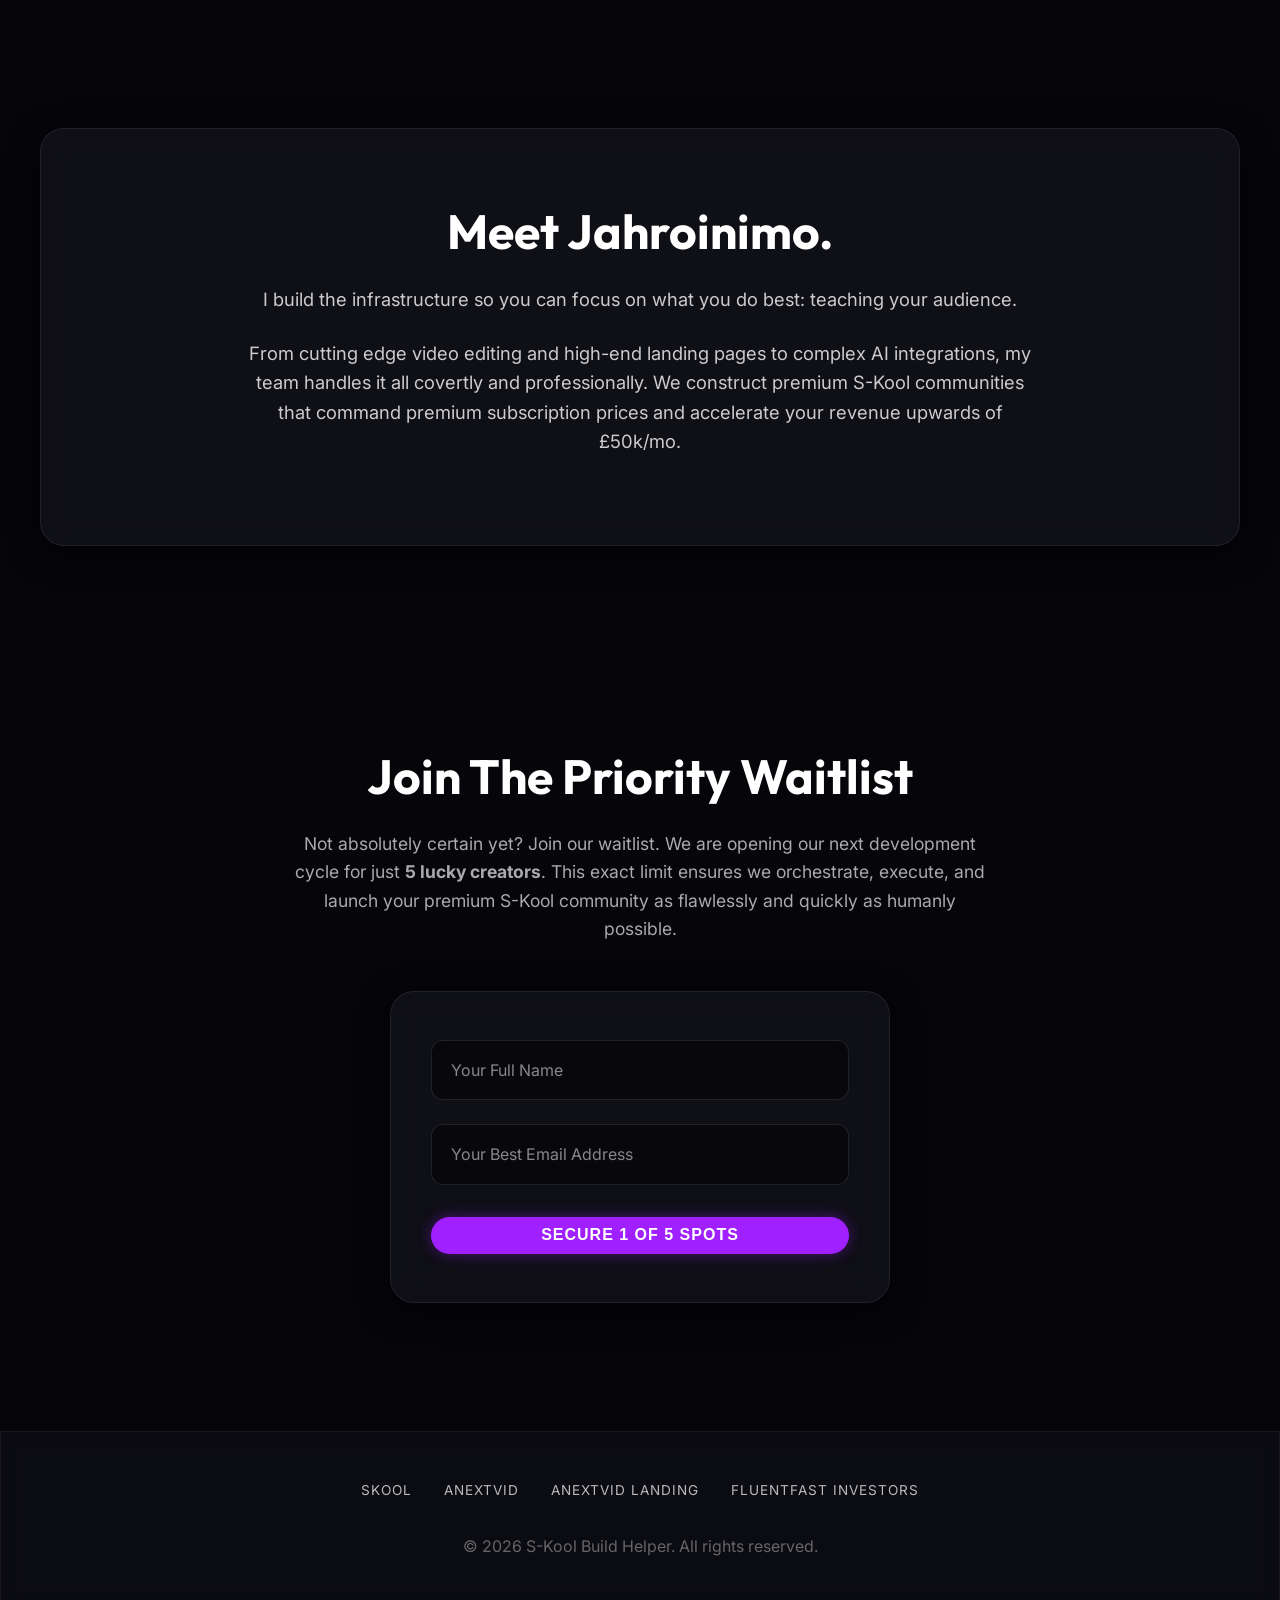
==== commit 9a6abdc2: "Additional safety checks to prevent layout overlapping on mobile, adjust hero paddings" ====
--- a/index.html
+++ b/index.html
@@ -62,7 +62,7 @@
   </div>
 
   <main>
-    <section id="hero" class="hero" style="padding-top: 7rem">
+    <section id="hero" class="hero" style="padding-top: 9rem; padding-bottom: 2rem;">
       <div class="hero-content ambient-float">
 
         <h1 style="line-height: 1.1; margin: 1rem 0; width: 100%">
@@ -172,7 +172,6 @@
           border-top: 1px solid rgba(255, 255, 255, 0.05);
           border-bottom: 1px solid rgba(255, 255, 255, 0.05);
           padding: 2rem 0;
-          margin-top: -2rem;
         ">
       <div class="container text-center">
         <p style="
